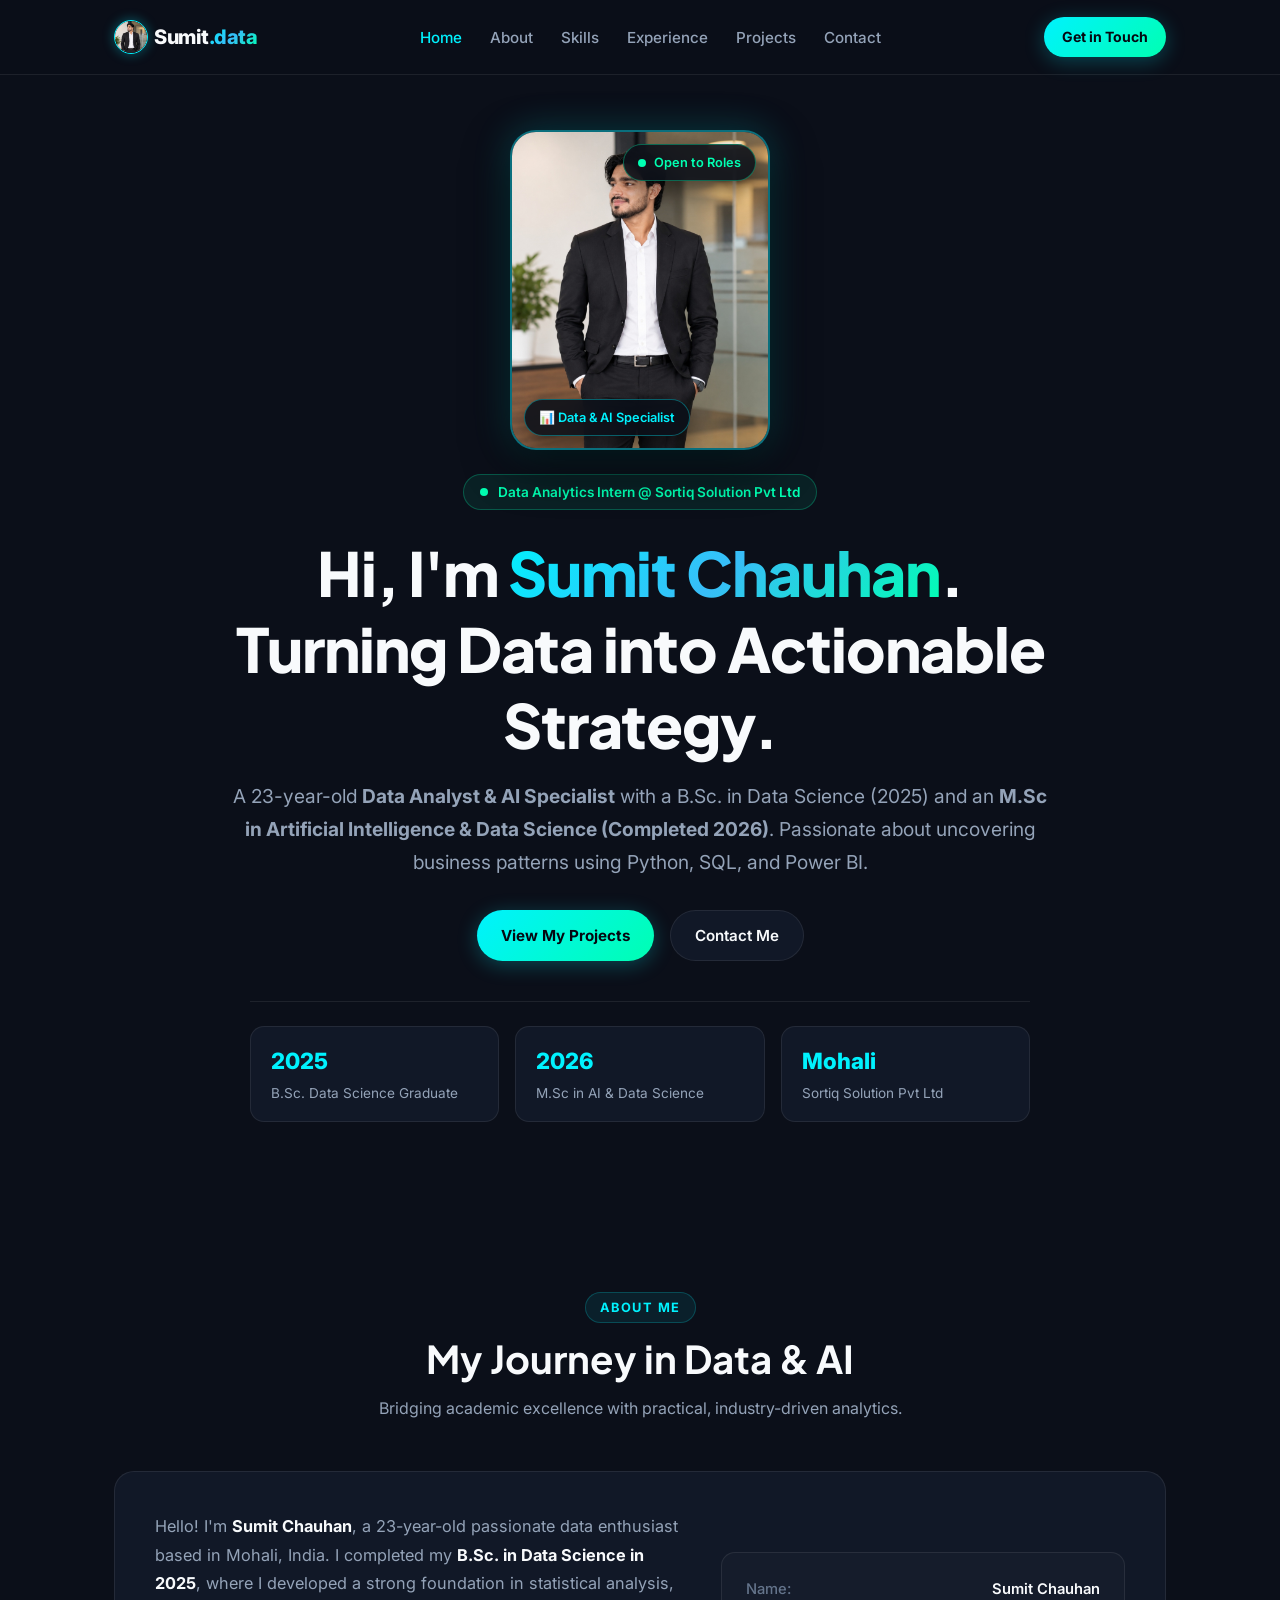
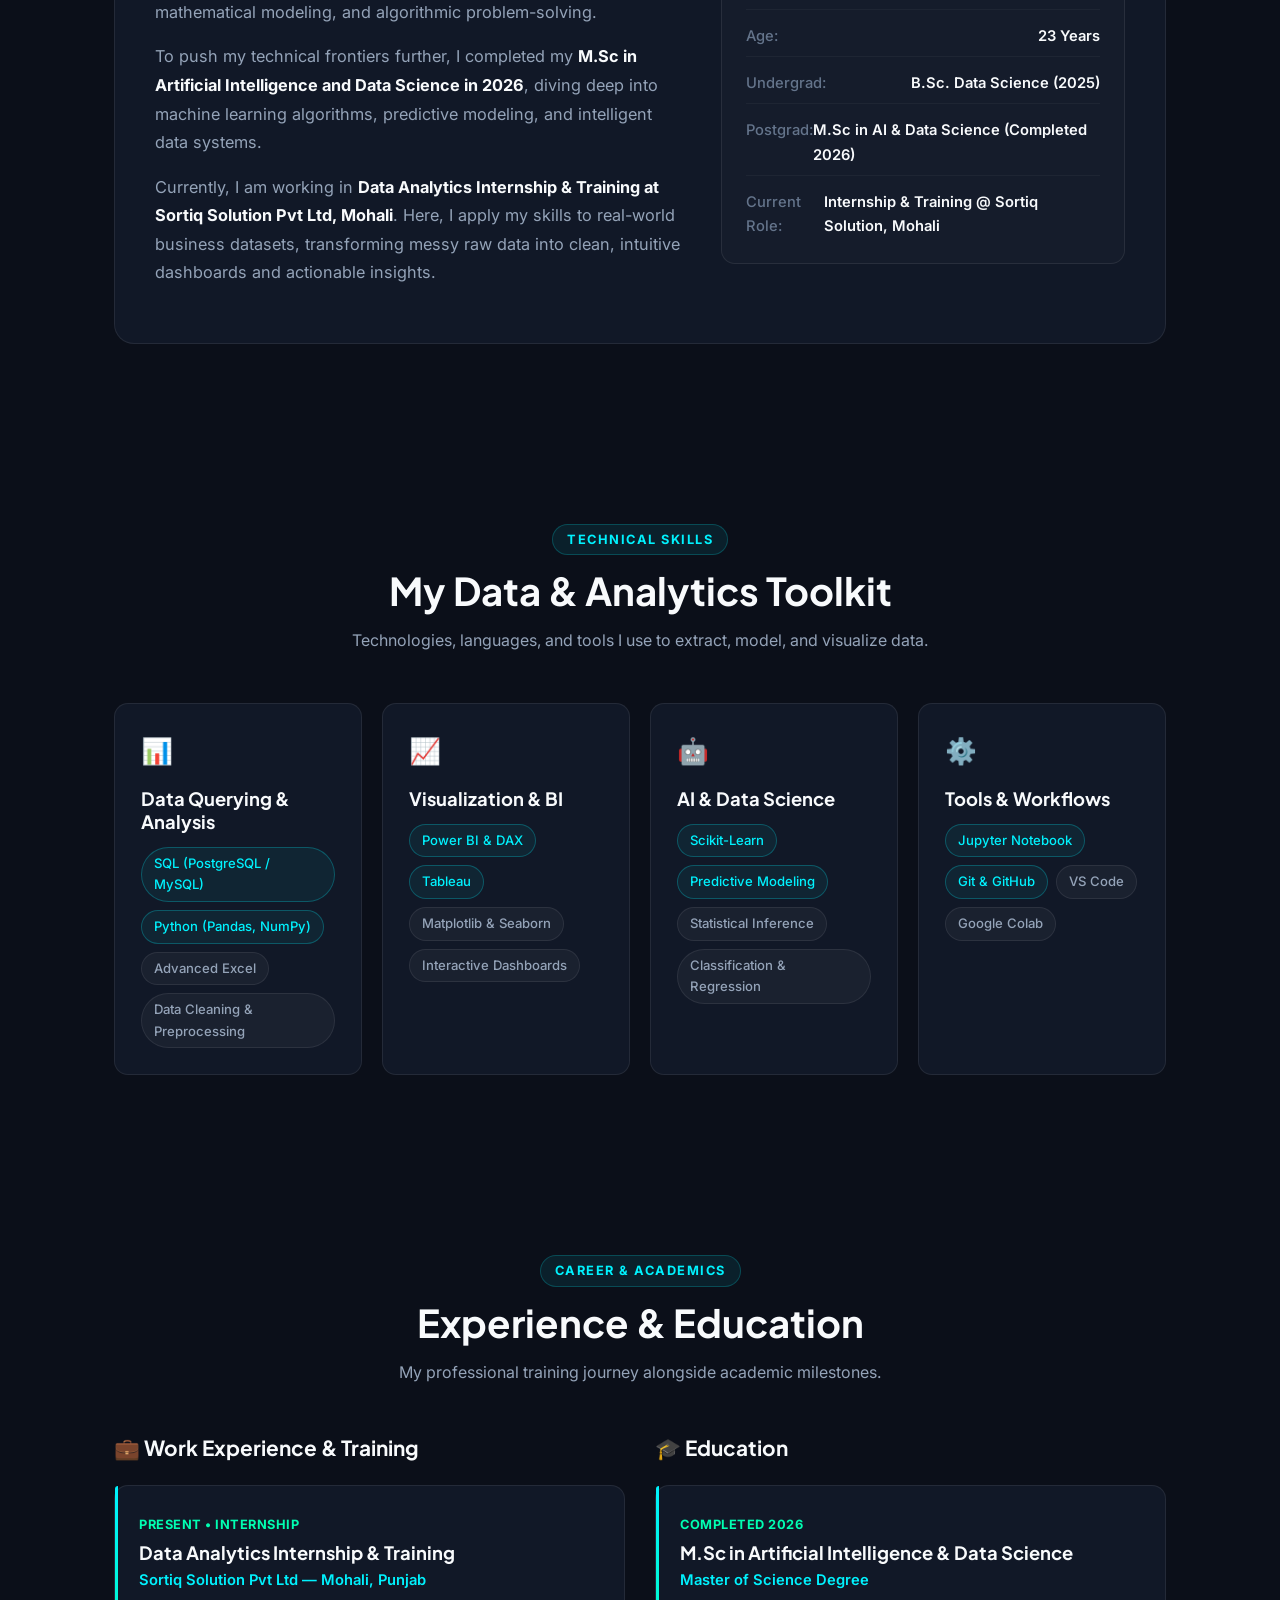
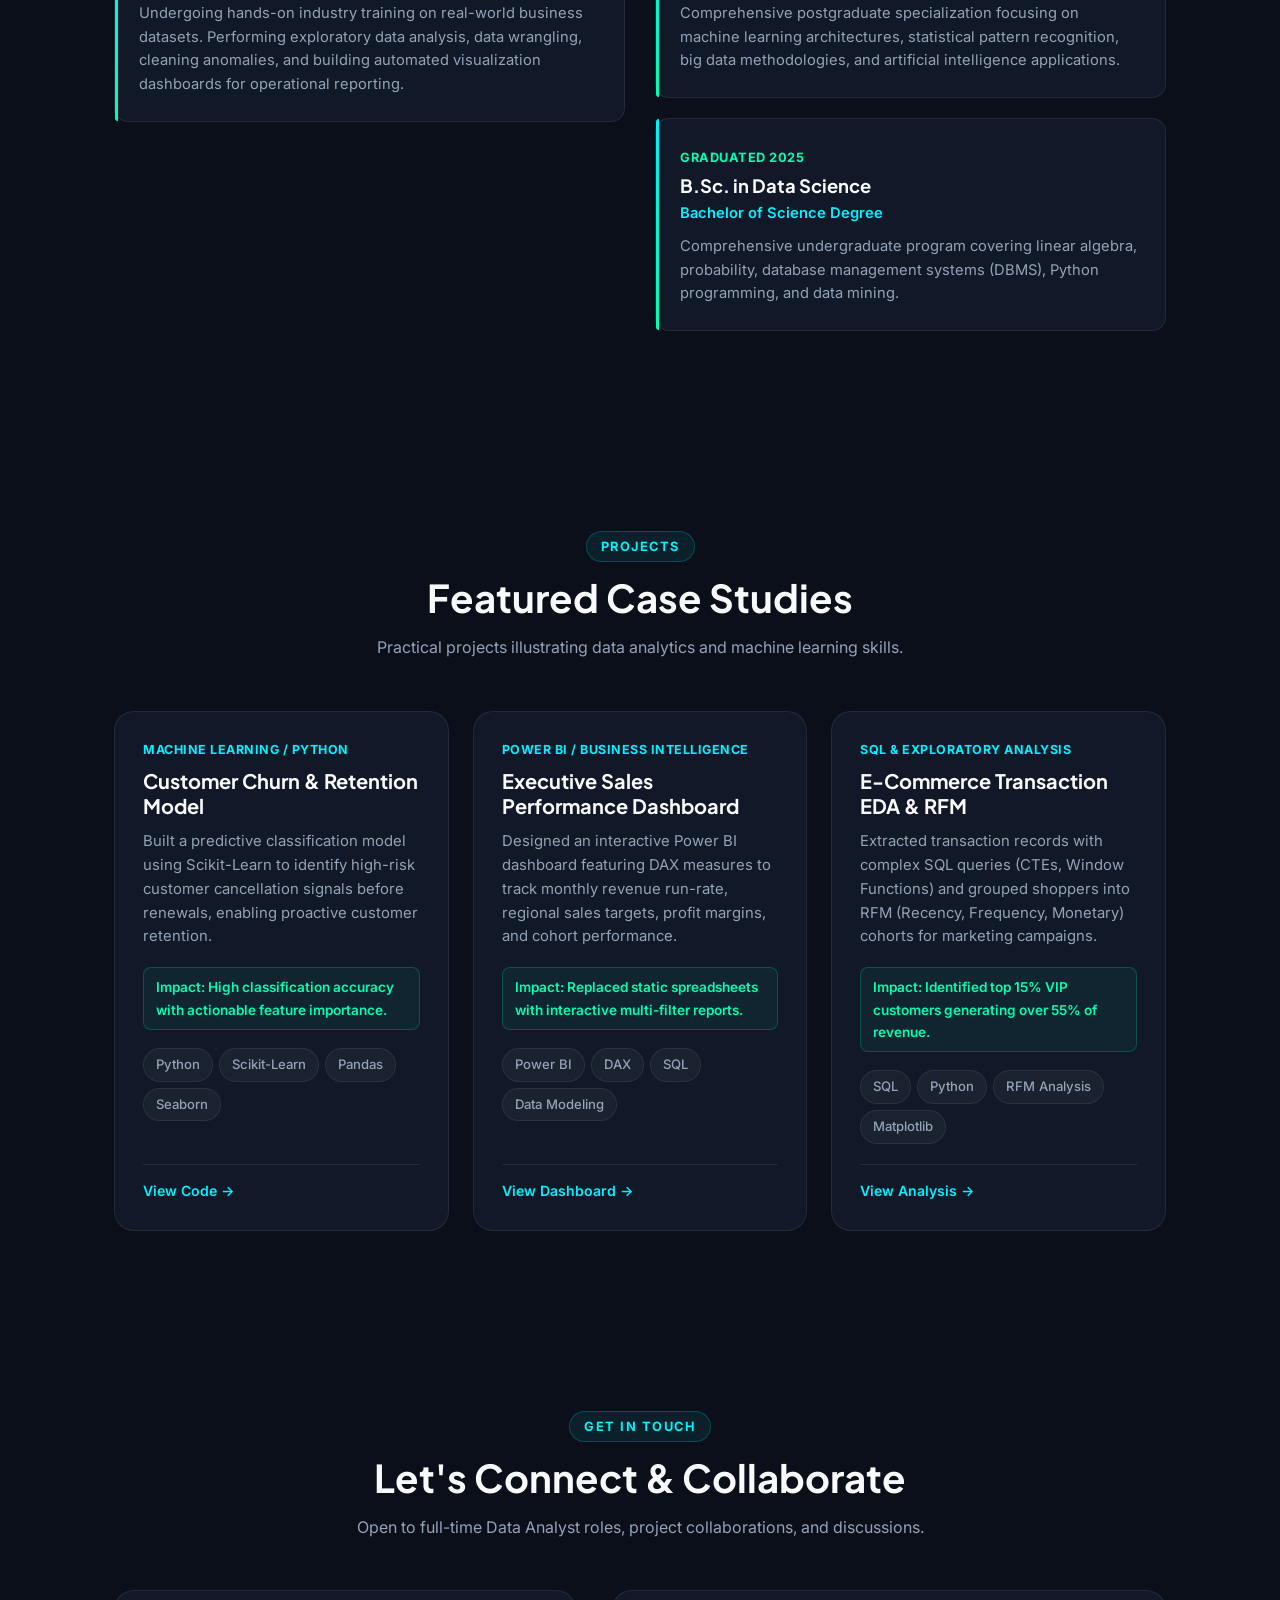
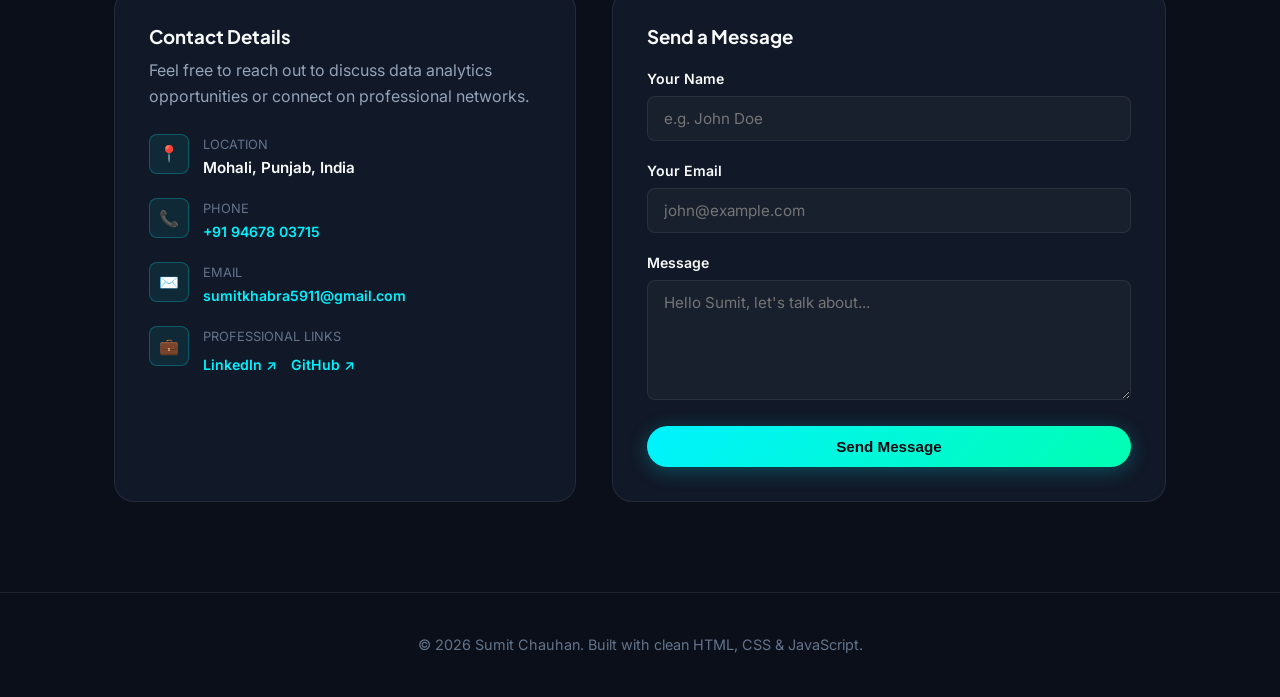
==== index.html @ 2a348c14 "Add files via upload" ====
<!DOCTYPE html>
<html lang="en">

<head>
  <meta charset="UTF-8">
  <meta name="viewport" content="width=device-width, initial-scale=1.0">
  <meta name="description"
    content="Sumit Chauhan - Data Analyst & AI / Data Science Specialist. Portfolio showcasing data analytics, predictive modeling, and business intelligence.">
  <meta name="author" content="Sumit Chauhan">
  <title>Sumit Chauhan | Data Analyst & AI Specialist</title>

  <!-- Google Fonts: Plus Jakarta Sans & Inter -->
  <link rel="preconnect" href="https://fonts.googleapis.com">
  <link rel="preconnect" href="https://fonts.gstatic.com" crossorigin>
  <link
    href="https://fonts.googleapis.com/css2?family=Inter:wght@400;500;600&family=Plus+Jakarta+Sans:wght@600;700;800&display=swap"
    rel="stylesheet">

  <!-- Core Stylesheet -->
  <link rel="stylesheet" href="style.css">
</head>

<body>

  <!-- =========================================================================
       NAVIGATION BAR
       ========================================================================= -->
  <header class="navbar">
    <div class="container nav-wrap">
      <a href="#home" class="logo">
        <img src="profile.jpg" alt="Sumit Chauhan" class="nav-avatar">
        <span>Sumit<span class="text-gradient">.data</span></span>
      </a>

      <nav>
        <ul class="nav-links" id="nav-links">
          <li><a href="#home" class="nav-link active">Home</a></li>
          <li><a href="#about" class="nav-link">About</a></li>
          <li><a href="#skills" class="nav-link">Skills</a></li>
          <li><a href="#experience" class="nav-link">Experience</a></li>
          <li><a href="#projects" class="nav-link">Projects</a></li>
          <li><a href="#contact" class="nav-link">Contact</a></li>
        </ul>
      </nav>

      <div class="nav-btn-group">
        <!-- EDIT HERE: Link to your resume or contact -->
        <a href="#contact" class="btn btn-primary btn-sm">Get in Touch</a>
        <button class="nav-toggle" id="nav-toggle" aria-label="Toggle navigation">☰</button>
      </div>
    </div>
  </header>

  <!-- =========================================================================
       HERO SECTION
       ========================================================================= -->
  <section class="hero" id="home">
    <div class="container hero-centered">
      <!-- Profile Picture in Upper Side -->
      <div class="hero-image-wrap">
        <div class="hero-image-card">
          <div class="hero-image-glow"></div>
          <img src="profile.jpg" alt="Sumit Chauhan - Data Analyst in suit" class="hero-profile-img">
          <div class="hero-floating-badge badge-top">
            <span class="pulse-dot"></span>
            <span>Open to Roles</span>
          </div>
          <div class="hero-floating-badge badge-bottom">
            <span>📊 Data & AI Specialist</span>
          </div>
        </div>
      </div>

      <div class="hero-content">
        <div class="hero-status">
          <span class="pulse-dot"></span>
          <span>Data Analytics Intern @ Sortiq Solution Pvt Ltd</span>
        </div>

        <h1 class="hero-title">
          Hi, I'm <span class="text-gradient">Sumit Chauhan</span>.<br>
          Turning Data into Actionable Strategy.
        </h1>

        <p class="hero-subtitle">
          A 23-year-old <strong>Data Analyst & AI Specialist</strong> with a B.Sc. in Data Science (2025) and an
          <strong>M.Sc in Artificial Intelligence & Data Science (Completed 2026)</strong>. Passionate about uncovering
          business patterns using Python, SQL, and Power BI.
        </p>

        <div class="hero-actions">
          <a href="#projects" class="btn btn-primary">View My Projects</a>
          <a href="#contact" class="btn btn-secondary">Contact Me</a>
        </div>

        <!-- Quick Snapshot Highlights -->
        <div class="hero-highlights">
          <div class="highlight-box">
            <div class="highlight-num">2025</div>
            <div class="highlight-label">B.Sc. Data Science Graduate</div>
          </div>
          <div class="highlight-box">
            <div class="highlight-num">2026</div>
            <div class="highlight-label">M.Sc in AI & Data Science</div>
          </div>
          <div class="highlight-box">
            <div class="highlight-num">Mohali</div>
            <div class="highlight-label">Sortiq Solution Pvt Ltd</div>
          </div>
        </div>
      </div>
    </div>
  </section>

  <!-- =========================================================================
       ABOUT SECTION
       ========================================================================= -->
  <section id="about">
    <div class="container">
      <div class="section-header">
        <span class="section-tag">About Me</span>
        <h2 class="section-title">My Journey in Data & AI</h2>
        <p class="section-desc">Bridging academic excellence with practical, industry-driven analytics.</p>
      </div>

      <div class="about-card">
        <div class="about-text">
          <p>
            Hello! I'm <strong>Sumit Chauhan</strong>, a 23-year-old passionate data enthusiast based in Mohali, India.
            I completed my <strong>B.Sc. in Data Science in 2025</strong>, where I developed a strong foundation in
            statistical analysis, mathematical modeling, and algorithmic problem-solving.
          </p>
          <p>
            To push my technical frontiers further, I completed my <strong>M.Sc in Artificial Intelligence and Data
              Science in 2026</strong>, diving deep into machine learning algorithms, predictive modeling, and
            intelligent data systems.
          </p>
          <p>
            Currently, I am working in <strong>Data Analytics Internship & Training at Sortiq Solution Pvt Ltd,
              Mohali</strong>. Here, I apply my skills to real-world business datasets, transforming messy raw data into
            clean, intuitive dashboards and actionable insights.
          </p>
        </div>

        <div class="about-info-list">
          <div class="about-info-item">
            <span class="info-label">Name:</span>
            <span class="info-val">Sumit Chauhan</span>
          </div>
          <div class="about-info-item">
            <span class="info-label">Age:</span>
            <span class="info-val">23 Years</span>
          </div>
          <div class="about-info-item">
            <span class="info-label">Undergrad:</span>
            <span class="info-val">B.Sc. Data Science (2025)</span>
          </div>
          <div class="about-info-item">
            <span class="info-label">Postgrad:</span>
            <span class="info-val">M.Sc in AI & Data Science (Completed 2026)</span>
          </div>
          <div class="about-info-item">
            <span class="info-label">Current Role:</span>
            <span class="info-val">Internship & Training @ Sortiq Solution, Mohali</span>
          </div>
        </div>
      </div>
    </div>
  </section>

  <!-- =========================================================================
       SKILLS SECTION
       ========================================================================= -->
  <section id="skills">
    <div class="container">
      <div class="section-header">
        <span class="section-tag">Technical Skills</span>
        <h2 class="section-title">My Data & Analytics Toolkit</h2>
        <p class="section-desc">Technologies, languages, and tools I use to extract, model, and visualize data.</p>
      </div>

      <div class="skills-grid">
        <!-- Card 1: Data Analytics & Querying -->
        <div class="skill-card">
          <span class="skill-card-icon">📊</span>
          <h3>Data Querying & Analysis</h3>
          <div class="skill-tags">
            <span class="skill-tag highlight">SQL (PostgreSQL / MySQL)</span>
            <span class="skill-tag highlight">Python (Pandas, NumPy)</span>
            <span class="skill-tag">Advanced Excel</span>
            <span class="skill-tag">Data Cleaning & Preprocessing</span>
          </div>
        </div>

        <!-- Card 2: Business Intelligence & Visualization -->
        <div class="skill-card">
          <span class="skill-card-icon">📈</span>
          <h3>Visualization & BI</h3>
          <div class="skill-tags">
            <span class="skill-tag highlight">Power BI & DAX</span>
            <span class="skill-tag highlight">Tableau</span>
            <span class="skill-tag">Matplotlib & Seaborn</span>
            <span class="skill-tag">Interactive Dashboards</span>
          </div>
        </div>

        <!-- Card 3: AI & Machine Learning -->
        <div class="skill-card">
          <span class="skill-card-icon">🤖</span>
          <h3>AI & Data Science</h3>
          <div class="skill-tags">
            <span class="skill-tag highlight">Scikit-Learn</span>
            <span class="skill-tag highlight">Predictive Modeling</span>
            <span class="skill-tag">Statistical Inference</span>
            <span class="skill-tag">Classification & Regression</span>
          </div>
        </div>

        <!-- Card 4: Tools & Environments -->
        <div class="skill-card">
          <span class="skill-card-icon">⚙️</span>
          <h3>Tools & Workflows</h3>
          <div class="skill-tags">
            <span class="skill-tag highlight">Jupyter Notebook</span>
            <span class="skill-tag highlight">Git & GitHub</span>
            <span class="skill-tag">VS Code</span>
            <span class="skill-tag">Google Colab</span>
          </div>
        </div>
      </div>
    </div>
  </section>

  <!-- =========================================================================
       EXPERIENCE & EDUCATION TIMELINE
       ========================================================================= -->
  <section id="experience">
    <div class="container">
      <div class="section-header">
        <span class="section-tag">Career & Academics</span>
        <h2 class="section-title">Experience & Education</h2>
        <p class="section-desc">My professional training journey alongside academic milestones.</p>
      </div>

      <div class="timeline-grid">
        <!-- Experience Column -->
        <div class="timeline-column">
          <h3>💼 Work Experience & Training</h3>

          <div class="timeline-card">
            <span class="timeline-badge">Present • Internship</span>
            <h4 class="timeline-title">Data Analytics Internship & Training</h4>
            <div class="timeline-org">Sortiq Solution Pvt Ltd — Mohali, Punjab</div>
            <p class="timeline-desc">
              Undergoing hands-on industry training on real-world business datasets. Performing exploratory data
              analysis, data wrangling, cleaning anomalies, and building automated visualization dashboards for
              operational reporting.
            </p>
          </div>
        </div>

        <!-- Education Column -->
        <div class="timeline-column">
          <h3>🎓 Education</h3>

          <div class="timeline-card">
            <span class="timeline-badge">Completed 2026</span>
            <h4 class="timeline-title">M.Sc in Artificial Intelligence & Data Science</h4>
            <div class="timeline-org">Master of Science Degree</div>
            <p class="timeline-desc">
              Comprehensive postgraduate specialization focusing on machine learning architectures, statistical pattern
              recognition, big data methodologies, and artificial intelligence applications.
            </p>
          </div>

          <div class="timeline-card">
            <span class="timeline-badge">Graduated 2025</span>
            <h4 class="timeline-title">B.Sc. in Data Science</h4>
            <div class="timeline-org">Bachelor of Science Degree</div>
            <p class="timeline-desc">
              Comprehensive undergraduate program covering linear algebra, probability, database management systems
              (DBMS), Python programming, and data mining.
            </p>
          </div>
        </div>
      </div>
    </div>
  </section>

  <!-- =========================================================================
       PROJECTS SECTION
       ========================================================================= -->
  <section id="projects">
    <div class="container">
      <div class="section-header">
        <span class="section-tag">Projects</span>
        <h2 class="section-title">Featured Case Studies</h2>
        <p class="section-desc">Practical projects illustrating data analytics and machine learning skills.</p>
      </div>

      <div class="projects-grid">
        <!-- Project 1 -->
        <div class="project-card">
          <div>
            <div class="project-cat">Machine Learning / Python</div>
            <h3 class="project-title">Customer Churn & Retention Model</h3>
            <p class="project-desc">
              Built a predictive classification model using Scikit-Learn to identify high-risk customer cancellation
              signals before renewals, enabling proactive customer retention.
            </p>
            <div class="project-outcome">Impact: High classification accuracy with actionable feature importance.</div>
            <div class="project-tech-list">
              <span class="skill-tag">Python</span>
              <span class="skill-tag">Scikit-Learn</span>
              <span class="skill-tag">Pandas</span>
              <span class="skill-tag">Seaborn</span>
            </div>
          </div>
          <div class="project-links">
            <!-- EDIT HERE: Link to your GitHub repository -->
            <a href="https://github.com" target="_blank" rel="noopener" class="project-link">View Code →</a>
          </div>
        </div>

        <!-- Project 2 -->
        <div class="project-card">
          <div>
            <div class="project-cat">Power BI / Business Intelligence</div>
            <h3 class="project-title">Executive Sales Performance Dashboard</h3>
            <p class="project-desc">
              Designed an interactive Power BI dashboard featuring DAX measures to track monthly revenue run-rate,
              regional sales targets, profit margins, and cohort performance.
            </p>
            <div class="project-outcome">Impact: Replaced static spreadsheets with interactive multi-filter reports.
            </div>
            <div class="project-tech-list">
              <span class="skill-tag">Power BI</span>
              <span class="skill-tag">DAX</span>
              <span class="skill-tag">SQL</span>
              <span class="skill-tag">Data Modeling</span>
            </div>
          </div>
          <div class="project-links">
            <!-- EDIT HERE: Link to your dashboard live demo or screenshot -->
            <a href="https://github.com" target="_blank" rel="noopener" class="project-link">View Dashboard →</a>
          </div>
        </div>

        <!-- Project 3 -->
        <div class="project-card">
          <div>
            <div class="project-cat">SQL & Exploratory Analysis</div>
            <h3 class="project-title">E-Commerce Transaction EDA & RFM</h3>
            <p class="project-desc">
              Extracted transaction records with complex SQL queries (CTEs, Window Functions) and grouped shoppers into
              RFM (Recency, Frequency, Monetary) cohorts for marketing campaigns.
            </p>
            <div class="project-outcome">Impact: Identified top 15% VIP customers generating over 55% of revenue.</div>
            <div class="project-tech-list">
              <span class="skill-tag">SQL</span>
              <span class="skill-tag">Python</span>
              <span class="skill-tag">RFM Analysis</span>
              <span class="skill-tag">Matplotlib</span>
            </div>
          </div>
          <div class="project-links">
            <!-- EDIT HERE: Link to your project -->
            <a href="https://github.com" target="_blank" rel="noopener" class="project-link">View Analysis →</a>
          </div>
        </div>
      </div>
    </div>
  </section>

  <!-- =========================================================================
       CONTACT SECTION
       ========================================================================= -->
  <section id="contact">
    <div class="container">
      <div class="section-header">
        <span class="section-tag">Get In Touch</span>
        <h2 class="section-title">Let's Connect & Collaborate</h2>
        <p class="section-desc">Open to full-time Data Analyst roles, project collaborations, and discussions.</p>
      </div>

      <div class="contact-grid">
        <!-- Contact Information -->
        <div class="contact-card">
          <h3>Contact Details</h3>
          <p style="color: var(--text-muted); margin-top: 8px;">
            Feel free to reach out to discuss data analytics opportunities or connect on professional networks.
          </p>

          <div class="contact-info-list">
            <div class="contact-info-item">
              <div class="contact-icon">📍</div>
              <div>
                <div class="contact-label">Location</div>
                <div class="contact-val">Mohali, Punjab, India</div>
              </div>
            </div>

            <div class="contact-info-item">
              <div class="contact-icon">📞</div>
              <div>
                <div class="contact-label">Phone</div>
                <div class="contact-val">
                  <a href="tel:+919467803715" class="project-link">+91 94678 03715</a>
                </div>
              </div>
            </div>

            <div class="contact-info-item">
              <div class="contact-icon">✉️</div>
              <div>
                <div class="contact-label">Email</div>
                <div class="contact-val">
                  <a href="mailto:sumitkhabra5911@gmail.com" class="project-link">sumitkhabra5911@gmail.com</a>
                </div>
              </div>
            </div>

            <div class="contact-info-item">
              <div class="contact-icon">💼</div>
              <div>
                <div class="contact-label">Professional Links</div>
                <div style="margin-top: 6px; display: flex; gap: 14px;">
                  <!-- EDIT HERE: Add your LinkedIn profile URL -->
                  <a href="https://linkedin.com" target="_blank" rel="noopener" class="project-link">LinkedIn ↗</a>
                  <!-- EDIT HERE: Add your GitHub profile URL -->
                  <a href="https://github.com" target="_blank" rel="noopener" class="project-link">GitHub ↗</a>
                </div>
              </div>
            </div>
          </div>
        </div>

        <!-- Contact Message Form -->
        <div class="contact-card">
          <h3>Send a Message</h3>
          <form id="contact-form" style="margin-top: 18px;">
            <div class="form-group">
              <label for="name" class="form-label">Your Name</label>
              <input type="text" id="name" class="form-input" placeholder="e.g. John Doe" required>
            </div>

            <div class="form-group">
              <label for="email" class="form-label">Your Email</label>
              <input type="email" id="email" class="form-input" placeholder="john@example.com" required>
            </div>

            <div class="form-group">
              <label for="message" class="form-label">Message</label>
              <textarea id="message" class="form-textarea" placeholder="Hello Sumit, let's talk about..."
                required></textarea>
            </div>

            <button type="submit" class="btn btn-primary" style="width: 100%;">Send Message</button>
            <div id="form-status" style="display: none;"></div>
          </form>
        </div>
      </div>
    </div>
  </section>

  <!-- =========================================================================
       FOOTER
       ========================================================================= -->
  <footer class="footer">
    <div class="container">
      <p>&copy; 2026 Sumit Chauhan. Built with clean HTML, CSS & JavaScript.</p>
    </div>
  </footer>

  <!-- Scripts -->
  <script src="script.js"></script>
</body>

</html>
---- style.css ----
/* ==========================================================================
   SUMIT CHAUHAN - PERSONAL PORTFOLIO STYLESHEET
   Clean, Modern, Lightweight Dark-Mode Design
   ========================================================================== */

/* --- CSS Variables & Theme Tokens --- */
:root {
  --bg-main: #0b0f19;
  --bg-card: #111827;
  --bg-card-hover: #162032;
  --bg-card-subtle: rgba(255, 255, 255, 0.03);

  --border-color: rgba(255, 255, 255, 0.08);
  --border-focus: rgba(0, 242, 254, 0.4);

  --text-main: #f8fafc;
  --text-muted: #94a3b8;
  --text-dim: #64748b;

  --accent-cyan: #00f2fe;
  --accent-teal: #00ffb2;
  --accent-blue: #38bdf8;

  --gradient-accent: linear-gradient(135deg, #00f2fe 0%, #00ffb2 100%);
  --gradient-text: linear-gradient(135deg, #00f2fe 0%, #38bdf8 50%, #00ffb2 100%);

  --font-heading: 'Plus Jakarta Sans', -apple-system, BlinkMacSystemFont, sans-serif;
  --font-body: 'Inter', -apple-system, BlinkMacSystemFont, sans-serif;

  --radius-sm: 8px;
  --radius-md: 14px;
  --radius-lg: 20px;
  --radius-full: 9999px;

  --transition: 0.25s ease;
  --max-width: 1100px;
}

/* --- Base Resets --- */
*,
*::before,
*::after {
  box-sizing: border-box;
  margin: 0;
  padding: 0;
}

html {
  scroll-behavior: smooth;
  font-size: 16px;
  color-scheme: dark;
}

body {
  font-family: var(--font-body);
  background-color: var(--bg-main);
  color: var(--text-main);
  line-height: 1.65;
  overflow-x: hidden;
}

/* --- Custom Scrollbar --- */
::-webkit-scrollbar {
  width: 8px;
}

::-webkit-scrollbar-track {
  background: var(--bg-main);
}

::-webkit-scrollbar-thumb {
  background: #1e293b;
  border-radius: var(--radius-full);
}

::-webkit-scrollbar-thumb:hover {
  background: var(--accent-cyan);
}

/* --- Layout Container --- */
.container {
  width: 100%;
  max-width: var(--max-width);
  margin: 0 auto;
  padding: 0 24px;
}

/* --- Typography & Helpers --- */
h1,
h2,
h3,
h4 {
  font-family: var(--font-heading);
  color: var(--text-main);
  font-weight: 700;
  line-height: 1.25;
}

a {
  color: inherit;
  text-decoration: none;
  transition: var(--transition);
}

.text-gradient {
  background: var(--gradient-text);
  -webkit-background-clip: text;
  -webkit-text-fill-color: transparent;
}

/* --- Buttons --- */
.btn {
  display: inline-flex;
  align-items: center;
  justify-content: center;
  gap: 8px;
  padding: 12px 24px;
  border-radius: var(--radius-full);
  font-weight: 600;
  font-size: 0.95rem;
  cursor: pointer;
  border: none;
  transition: var(--transition);
}

.btn-primary {
  background: var(--gradient-accent);
  color: #050811;
  font-weight: 700;
  box-shadow: 0 4px 20px rgba(0, 242, 254, 0.25);
}

.btn-primary:hover {
  transform: translateY(-2px);
  box-shadow: 0 6px 25px rgba(0, 242, 254, 0.45);
}

.btn-secondary {
  background: var(--bg-card);
  color: var(--text-main);
  border: 1px solid var(--border-color);
}

.btn-secondary:hover {
  border-color: var(--accent-cyan);
  color: var(--accent-cyan);
  transform: translateY(-2px);
}

.btn-sm {
  padding: 8px 18px;
  font-size: 0.88rem;
}

/* --- Navigation Bar --- */
.navbar {
  position: fixed;
  top: 0;
  left: 0;
  width: 100%;
  height: 75px;
  background: rgba(11, 15, 25, 0.85);
  backdrop-filter: blur(14px);
  border-bottom: 1px solid var(--border-color);
  z-index: 1000;
  display: flex;
  align-items: center;
}

.nav-wrap {
  display: flex;
  align-items: center;
  justify-content: space-between;
  width: 100%;
}

.logo {
  font-size: 1.25rem;
  font-weight: 800;
  letter-spacing: -0.5px;
  display: flex;
  align-items: center;
  gap: 6px;
}

.logo-dot {
  width: 8px;
  height: 8px;
  background: var(--accent-teal);
  border-radius: 50%;
  box-shadow: 0 0 10px var(--accent-teal);
}

.nav-avatar {
  width: 34px;
  height: 34px;
  border-radius: 50%;
  object-fit: cover;
  object-position: top center;
  border: 1.5px solid var(--accent-cyan);
  box-shadow: 0 0 12px rgba(0, 242, 254, 0.35);
}

.nav-links {
  display: flex;
  align-items: center;
  list-style: none;
  gap: 28px;
}

.nav-link {
  font-size: 0.95rem;
  font-weight: 500;
  color: var(--text-muted);
}

.nav-link:hover,
.nav-link.active {
  color: var(--accent-cyan);
}

.nav-btn-group {
  display: flex;
  align-items: center;
  gap: 14px;
}

.nav-toggle {
  display: none;
  background: none;
  border: none;
  color: var(--text-main);
  font-size: 1.5rem;
  cursor: pointer;
}

/* --- Section Structure --- */
section {
  padding: 90px 0;
}

.section-header {
  text-align: center;
  max-width: 650px;
  margin: 0 auto 50px auto;
}

.section-tag {
  display: inline-block;
  font-size: 0.8rem;
  font-weight: 700;
  text-transform: uppercase;
  letter-spacing: 1.5px;
  color: var(--accent-cyan);
  background: rgba(0, 242, 254, 0.08);
  border: 1px solid rgba(0, 242, 254, 0.2);
  padding: 4px 14px;
  border-radius: var(--radius-full);
  margin-bottom: 12px;
}

.section-title {
  font-size: clamp(1.8rem, 3.5vw, 2.4rem);
  margin-bottom: 12px;
}

.section-desc {
  color: var(--text-muted);
  font-size: 1rem;
}

/* --- Hero Section --- */
.hero {
  padding-top: 130px;
  padding-bottom: 80px;
  min-height: 90vh;
  display: flex;
  align-items: center;
}

.hero-centered {
  display: flex;
  flex-direction: column;
  align-items: center;
  text-align: center;
  width: 100%;
}

.hero-content {
  max-width: 820px;
  margin: 0 auto;
  text-align: center;
}

/* Hero Profile Image Showcase (Upper Side) */
.hero-image-wrap {
  position: relative;
  display: flex;
  justify-content: center;
  align-items: center;
  margin-bottom: 24px;
}

.hero-image-card {
  position: relative;
  width: 260px;
  height: 320px;
  max-width: 100%;
  border-radius: 26px;
  border: 2px solid rgba(0, 242, 254, 0.4);
  background: var(--bg-card);
  box-shadow: 0 15px 45px rgba(0, 0, 0, 0.7), 0 0 35px rgba(0, 242, 254, 0.25);
  overflow: hidden;
  transition: var(--transition);
}

.hero-image-card:hover {
  transform: translateY(-6px) scale(1.02);
  border-color: var(--accent-teal);
  box-shadow: 0 20px 55px rgba(0, 0, 0, 0.8), 0 0 45px rgba(0, 255, 178, 0.35);
}

.hero-image-glow {
  position: absolute;
  inset: -15px;
  background: radial-gradient(circle, rgba(0, 242, 254, 0.25) 0%, rgba(0, 255, 178, 0.15) 50%, transparent 70%);
  filter: blur(20px);
  z-index: 0;
  pointer-events: none;
}

.hero-profile-img {
  position: relative;
  z-index: 1;
  width: 100%;
  height: 100%;
  object-fit: cover;
  object-position: top center;
  display: block;
  transition: transform 0.4s ease;
}

.hero-image-card:hover .hero-profile-img {
  transform: scale(1.04);
}

.hero-floating-badge {
  position: absolute;
  z-index: 2;
  background: rgba(11, 15, 25, 0.88);
  backdrop-filter: blur(12px);
  padding: 7px 14px;
  border-radius: var(--radius-full);
  font-size: 0.8rem;
  font-weight: 600;
  display: inline-flex;
  align-items: center;
  gap: 8px;
  box-shadow: 0 10px 25px rgba(0, 0, 0, 0.5);
  border: 1px solid rgba(255, 255, 255, 0.12);
}

.hero-floating-badge.badge-top {
  top: 12px;
  right: 12px;
  color: var(--accent-teal);
  border-color: rgba(0, 255, 178, 0.35);
}

.hero-floating-badge.badge-bottom {
  bottom: 12px;
  left: 12px;
  color: var(--accent-cyan);
  border-color: rgba(0, 242, 254, 0.35);
}

.hero-status {
  display: inline-flex;
  align-items: center;
  gap: 10px;
  padding: 6px 16px;
  background: rgba(0, 255, 178, 0.08);
  border: 1px solid rgba(0, 255, 178, 0.25);
  border-radius: var(--radius-full);
  font-size: 0.85rem;
  color: var(--accent-teal);
  font-weight: 600;
  margin-bottom: 24px;
}

.pulse-dot {
  width: 8px;
  height: 8px;
  background: var(--accent-teal);
  border-radius: 50%;
  animation: pulse 2s infinite ease-in-out;
}

@keyframes pulse {

  0%,
  100% {
    opacity: 0.4;
    transform: scale(0.9);
  }

  50% {
    opacity: 1;
    transform: scale(1.3);
  }
}

.hero-title {
  font-size: clamp(2.4rem, 5.5vw, 3.8rem);
  font-weight: 800;
  letter-spacing: -1px;
  margin-bottom: 18px;
}

.hero-subtitle {
  font-size: clamp(1.05rem, 2vw, 1.2rem);
  color: var(--text-muted);
  line-height: 1.7;
  margin-bottom: 32px;
}

.hero-actions {
  display: flex;
  flex-wrap: wrap;
  justify-content: center;
  gap: 16px;
  margin-bottom: 40px;
}

/* Hero Highlights Row */
.hero-highlights {
  display: grid;
  grid-template-columns: repeat(auto-fit, minmax(200px, 1fr));
  gap: 16px;
  padding-top: 24px;
  border-top: 1px solid var(--border-color);
  max-width: 780px;
  margin: 0 auto;
  text-align: left;
}

.highlight-box {
  background: var(--bg-card);
  border: 1px solid var(--border-color);
  padding: 16px 20px;
  border-radius: var(--radius-md);
  transition: var(--transition);
}

.highlight-box:hover {
  border-color: var(--border-focus);
  transform: translateY(-3px);
}

.highlight-num {
  font-size: 1.4rem;
  font-weight: 800;
  color: var(--accent-cyan);
  margin-bottom: 2px;
}

.highlight-label {
  font-size: 0.85rem;
  color: var(--text-muted);
}

/* --- About Section --- */
.about-card {
  background: var(--bg-card);
  border: 1px solid var(--border-color);
  border-radius: var(--radius-lg);
  padding: 40px;
  display: grid;
  grid-template-columns: 1.3fr 1fr;
  gap: 40px;
  align-items: center;
}

.about-text p {
  color: var(--text-muted);
  margin-bottom: 16px;
  font-size: 1.02rem;
  line-height: 1.75;
}

.about-text p strong {
  color: var(--text-main);
}

.about-info-list {
  display: flex;
  flex-direction: column;
  gap: 14px;
  background: rgba(255, 255, 255, 0.02);
  border: 1px solid var(--border-color);
  padding: 24px;
  border-radius: var(--radius-md);
}

.about-info-item {
  display: flex;
  justify-content: space-between;
  font-size: 0.92rem;
  border-bottom: 1px solid rgba(255, 255, 255, 0.04);
  padding-bottom: 8px;
}

.about-info-item:last-child {
  border-bottom: none;
  padding-bottom: 0;
}

.info-label {
  color: var(--text-dim);
  font-weight: 500;
}

.info-val {
  color: var(--text-main);
  font-weight: 600;
}

/* --- Skills Matrix --- */
.skills-grid {
  display: grid;
  grid-template-columns: repeat(auto-fit, minmax(240px, 1fr));
  gap: 20px;
}

.skill-card {
  background: var(--bg-card);
  border: 1px solid var(--border-color);
  border-radius: var(--radius-md);
  padding: 26px;
  transition: var(--transition);
}

.skill-card:hover {
  transform: translateY(-4px);
  border-color: var(--border-focus);
  background: var(--bg-card-hover);
}

.skill-card-icon {
  font-size: 1.6rem;
  margin-bottom: 14px;
  display: inline-block;
}

.skill-card h3 {
  font-size: 1.15rem;
  margin-bottom: 14px;
}

.skill-tags {
  display: flex;
  flex-wrap: wrap;
  gap: 8px;
}

.skill-tag {
  background: rgba(255, 255, 255, 0.04);
  border: 1px solid var(--border-color);
  padding: 5px 12px;
  border-radius: var(--radius-full);
  font-size: 0.82rem;
  color: var(--text-muted);
  font-weight: 500;
}

.skill-tag.highlight {
  color: var(--accent-cyan);
  background: rgba(0, 242, 254, 0.06);
  border-color: rgba(0, 242, 254, 0.25);
}

/* --- Experience & Education --- */
.timeline-grid {
  display: grid;
  grid-template-columns: 1fr 1fr;
  gap: 30px;
}

.timeline-column h3 {
  font-size: 1.3rem;
  margin-bottom: 24px;
  display: flex;
  align-items: center;
  gap: 10px;
}

.timeline-card {
  background: var(--bg-card);
  border: 1px solid var(--border-color);
  border-radius: var(--radius-md);
  padding: 24px;
  margin-bottom: 20px;
  position: relative;
  transition: var(--transition);
}

.timeline-card:hover {
  border-color: var(--border-focus);
  transform: translateX(4px);
}

.timeline-card::before {
  content: '';
  position: absolute;
  top: 0;
  left: 0;
  width: 3px;
  height: 100%;
  background: var(--gradient-accent);
  border-top-left-radius: var(--radius-md);
  border-bottom-left-radius: var(--radius-md);
}

.timeline-badge {
  font-size: 0.8rem;
  font-weight: 700;
  color: var(--accent-teal);
  text-transform: uppercase;
  letter-spacing: 0.5px;
  margin-bottom: 6px;
  display: inline-block;
}

.timeline-title {
  font-size: 1.15rem;
  margin-bottom: 4px;
}

.timeline-org {
  font-size: 0.92rem;
  color: var(--accent-cyan);
  font-weight: 600;
  margin-bottom: 10px;
}

.timeline-desc {
  font-size: 0.92rem;
  color: var(--text-muted);
  line-height: 1.6;
}

/* --- Projects Section --- */
.projects-grid {
  display: grid;
  grid-template-columns: repeat(auto-fit, minmax(320px, 1fr));
  gap: 24px;
}

.project-card {
  background: var(--bg-card);
  border: 1px solid var(--border-color);
  border-radius: var(--radius-lg);
  padding: 28px;
  display: flex;
  flex-direction: column;
  justify-content: space-between;
  transition: var(--transition);
}

.project-card:hover {
  transform: translateY(-6px);
  border-color: var(--border-focus);
  box-shadow: 0 10px 30px rgba(0, 0, 0, 0.4);
}

.project-cat {
  font-size: 0.78rem;
  font-weight: 700;
  color: var(--accent-cyan);
  text-transform: uppercase;
  letter-spacing: 0.5px;
  margin-bottom: 8px;
}

.project-title {
  font-size: 1.25rem;
  margin-bottom: 12px;
}

.project-desc {
  font-size: 0.93rem;
  color: var(--text-muted);
  line-height: 1.6;
  margin-bottom: 18px;
}

.project-outcome {
  background: rgba(0, 255, 178, 0.06);
  border: 1px solid rgba(0, 255, 178, 0.2);
  border-radius: var(--radius-sm);
  padding: 8px 12px;
  font-size: 0.85rem;
  color: var(--accent-teal);
  font-weight: 600;
  margin-bottom: 18px;
}

.project-tech-list {
  display: flex;
  flex-wrap: wrap;
  gap: 6px;
  margin-bottom: 20px;
}

.project-links {
  display: flex;
  align-items: center;
  gap: 16px;
  padding-top: 14px;
  border-top: 1px solid var(--border-color);
}

.project-link {
  font-size: 0.88rem;
  font-weight: 600;
  color: var(--accent-cyan);
  display: inline-flex;
  align-items: center;
  gap: 4px;
}

.project-link:hover {
  color: var(--accent-teal);
}

/* --- Contact Section --- */
.contact-grid {
  display: grid;
  grid-template-columns: 1fr 1.2fr;
  gap: 36px;
}

.contact-card {
  background: var(--bg-card);
  border: 1px solid var(--border-color);
  border-radius: var(--radius-lg);
  padding: 34px;
}

.contact-info-list {
  display: flex;
  flex-direction: column;
  gap: 18px;
  margin-top: 24px;
}

.contact-info-item {
  display: flex;
  align-items: flex-start;
  gap: 14px;
}

.contact-icon {
  width: 40px;
  height: 40px;
  background: rgba(0, 242, 254, 0.08);
  border: 1px solid rgba(0, 242, 254, 0.25);
  border-radius: var(--radius-sm);
  display: flex;
  align-items: center;
  justify-content: center;
  color: var(--accent-cyan);
  flex-shrink: 0;
}

.contact-label {
  font-size: 0.8rem;
  color: var(--text-dim);
  text-transform: uppercase;
}

.contact-val {
  font-size: 0.95rem;
  font-weight: 600;
  color: var(--text-main);
}

/* Contact Form */
.form-group {
  margin-bottom: 18px;
}

.form-label {
  display: block;
  font-size: 0.88rem;
  font-weight: 600;
  margin-bottom: 6px;
  color: var(--text-main);
}

.form-input,
.form-textarea {
  width: 100%;
  padding: 12px 16px;
  background: rgba(255, 255, 255, 0.03);
  border: 1px solid var(--border-color);
  border-radius: var(--radius-sm);
  color: var(--text-main);
  font-family: inherit;
  font-size: 0.95rem;
  transition: var(--transition);
}

.form-input:focus,
.form-textarea:focus {
  outline: none;
  border-color: var(--accent-cyan);
  background: rgba(255, 255, 255, 0.05);
}

.form-textarea {
  resize: vertical;
  min-height: 120px;
}

/* --- Footer --- */
.footer {
  padding: 40px 0;
  border-top: 1px solid var(--border-color);
  text-align: center;
  color: var(--text-dim);
  font-size: 0.9rem;
}

/* --- Responsive Styles --- */
@media (max-width: 860px) {
  .hero-grid {
    grid-template-columns: 1fr;
    gap: 36px;
    text-align: center;
  }

  .hero-actions {
    justify-content: center;
  }

  .hero-image-wrap {
    order: -1;
    margin-bottom: 10px;
  }

  .hero-image-card {
    max-width: 290px;
  }

  .hero-profile-img {
    height: 350px;
  }

  .about-card,
  .timeline-grid,
  .contact-grid {
    grid-template-columns: 1fr;
    gap: 24px;
  }

  .nav-links {
    position: fixed;
    top: 75px;
    left: 0;
    width: 100%;
    background: #0b0f19;
    flex-direction: column;
    padding: 24px;
    gap: 16px;
    border-bottom: 1px solid var(--border-color);
    display: none;
  }

  .nav-links.open {
    display: flex;
  }

  .nav-toggle {
    display: block;
  }
}
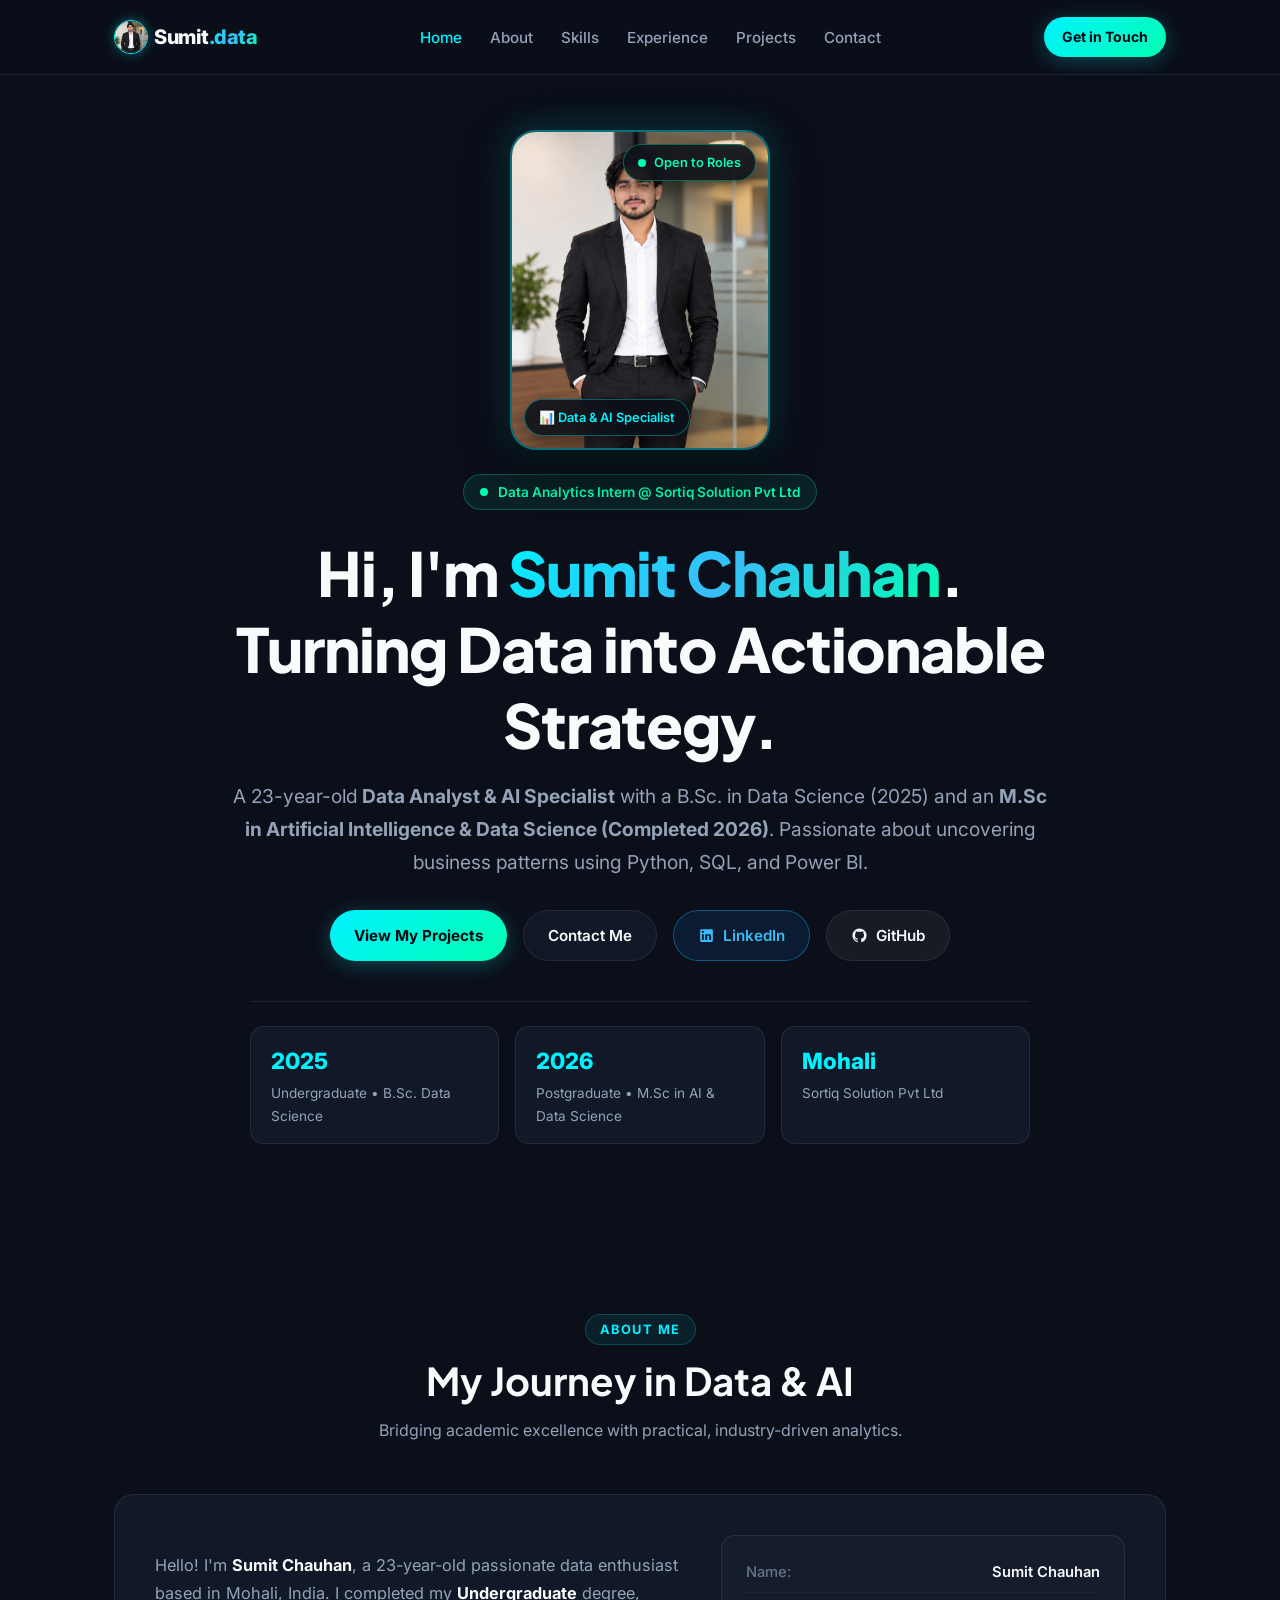
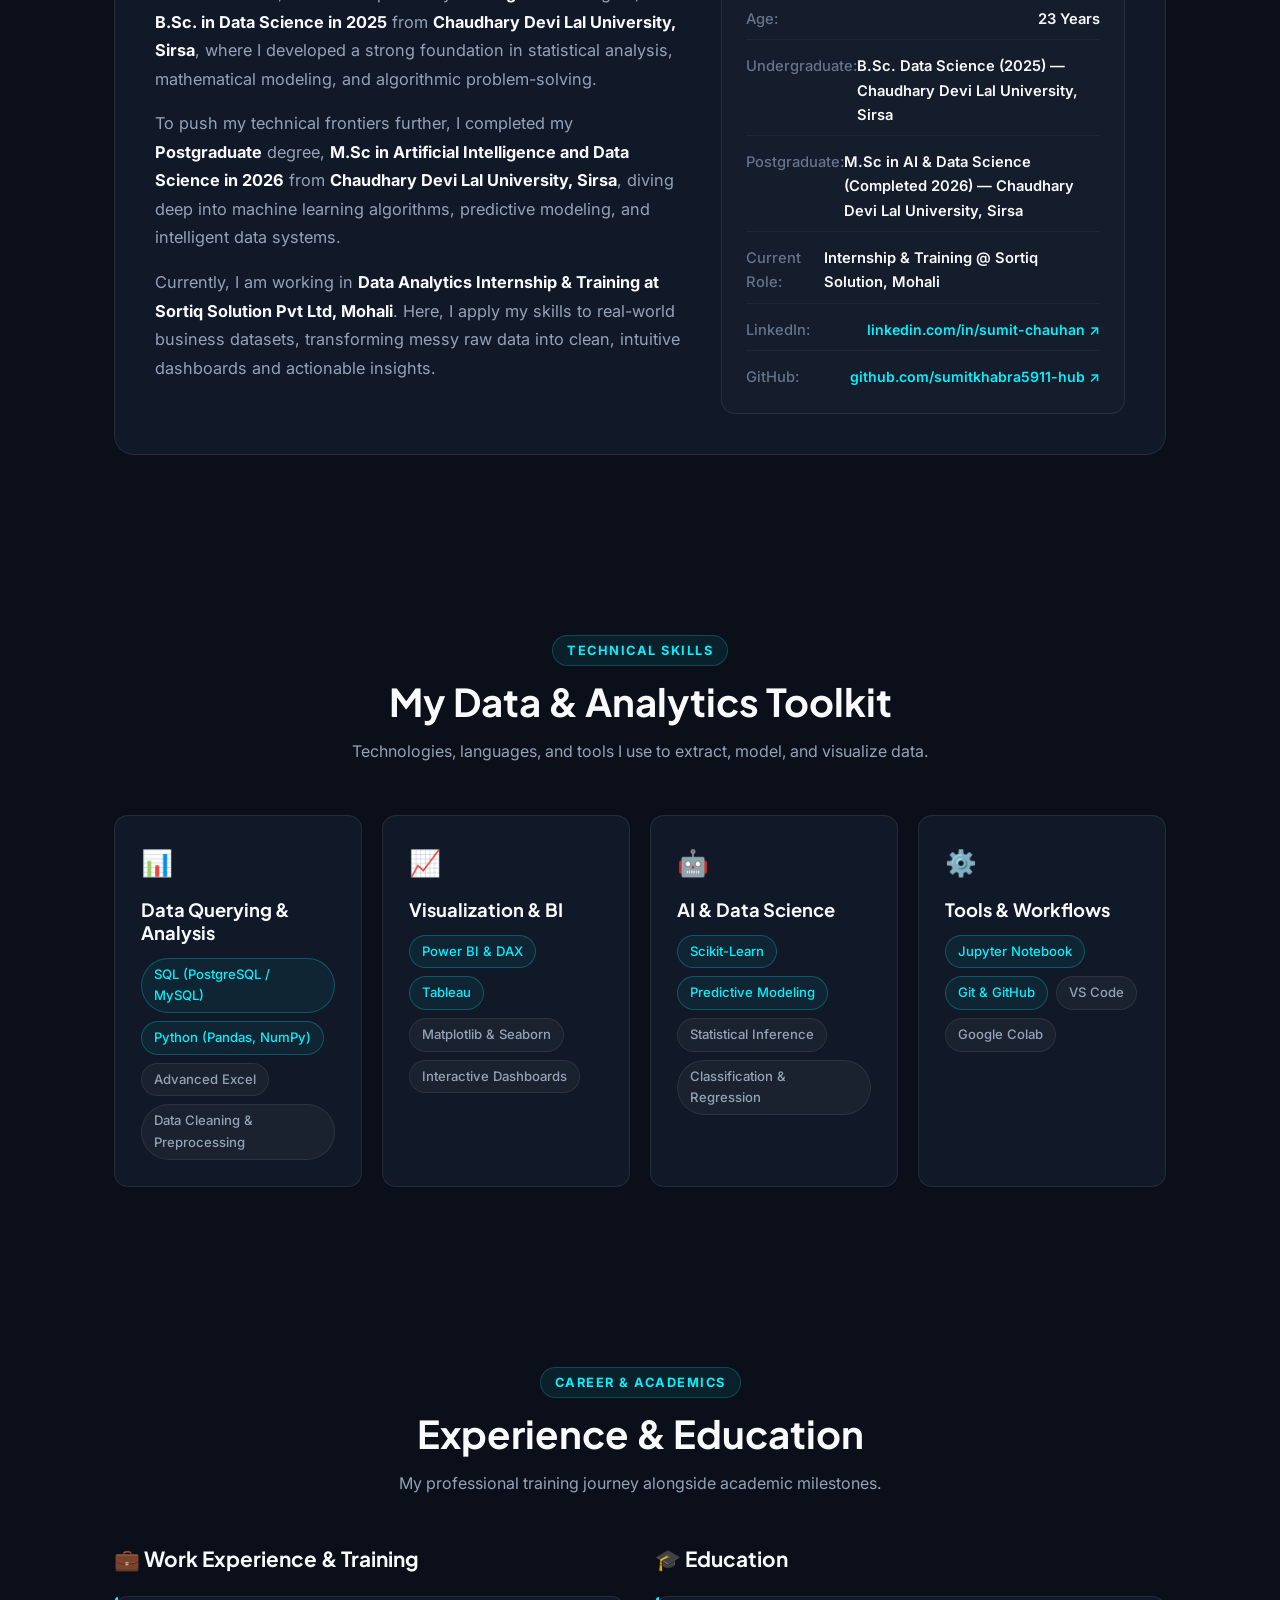
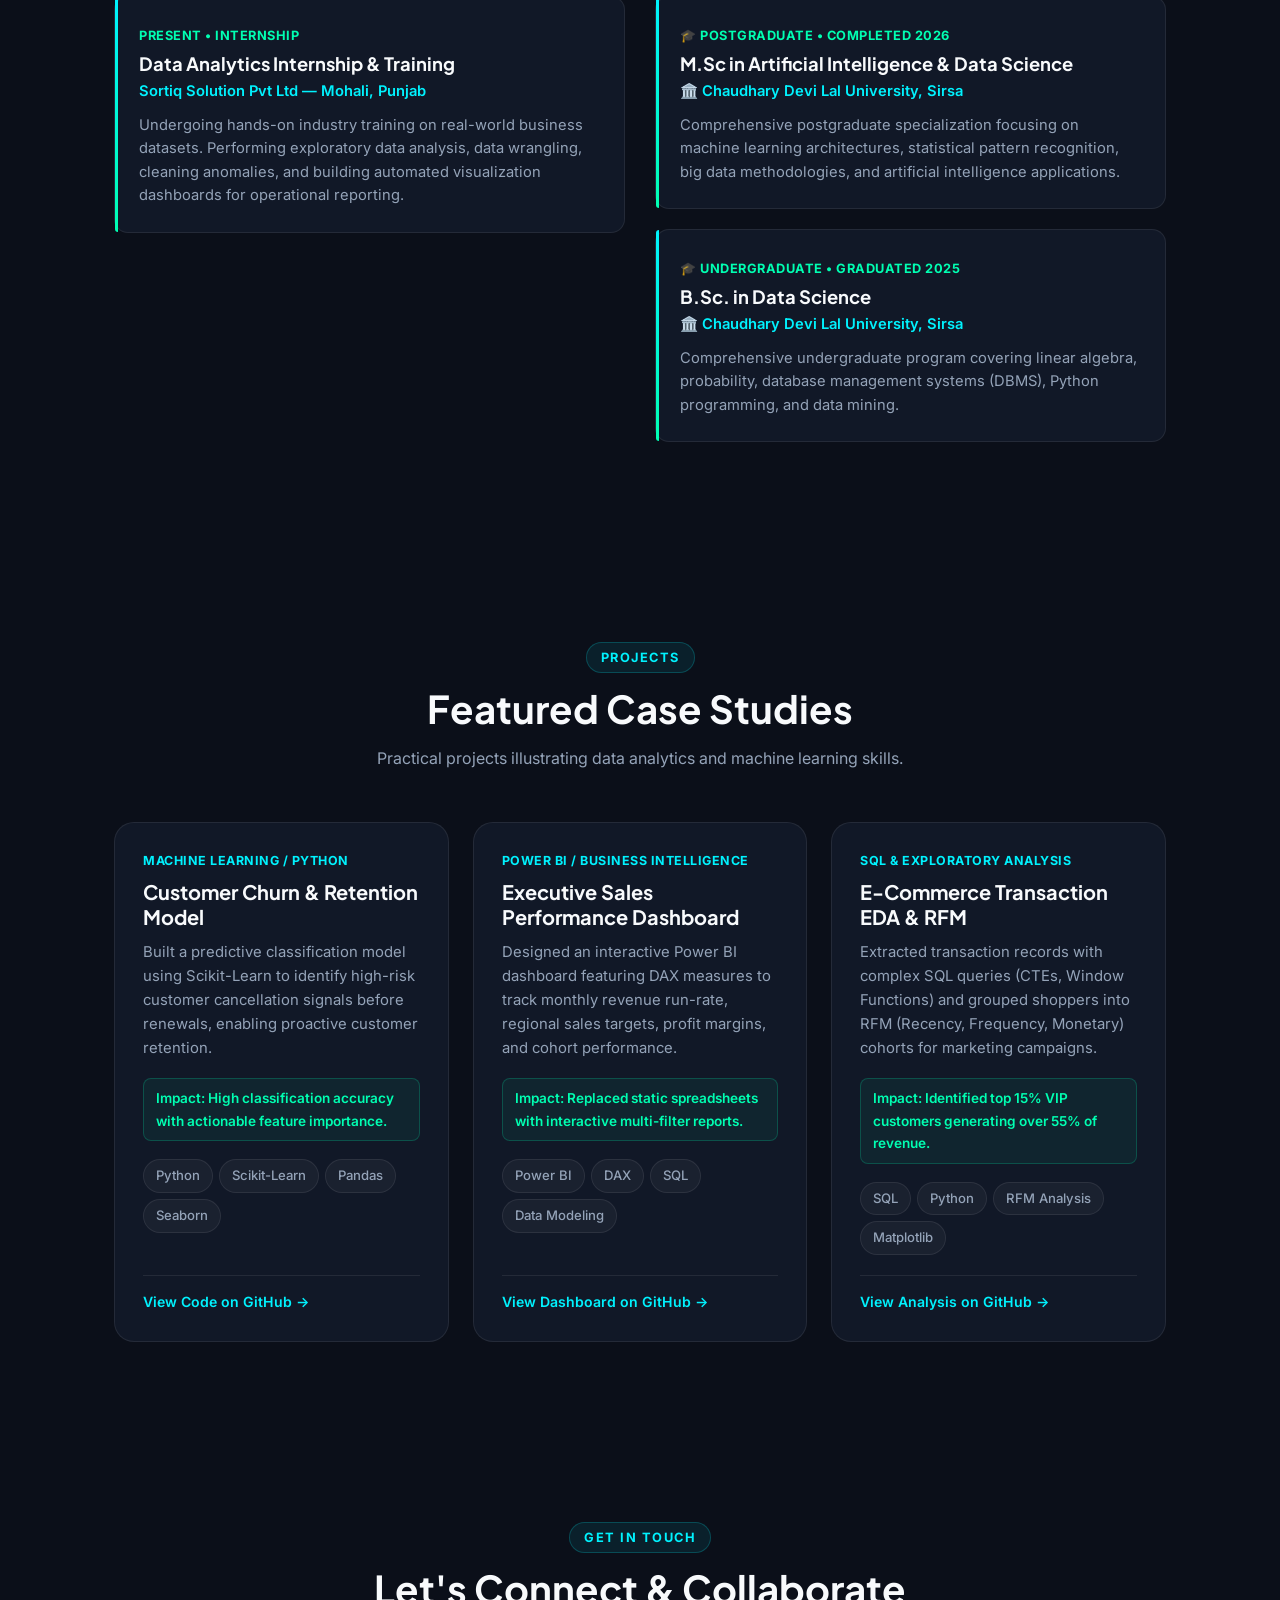
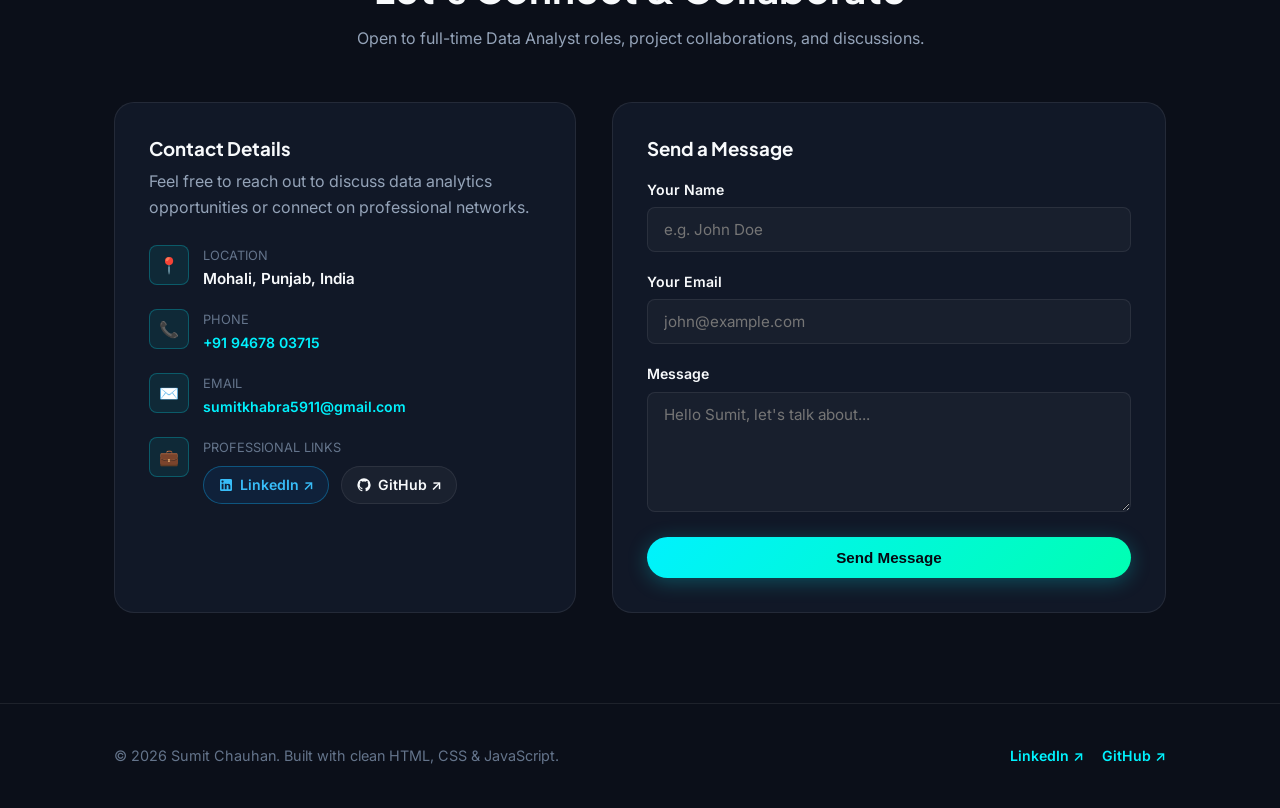
==== commit 0d70bb49: "Update portfolio: modern UI, new profile portrait, CDLU Sirsa education, LinkedIn and GitHub links" ====
--- a/index.html
+++ b/index.html
@@ -91,17 +91,29 @@
         <div class="hero-actions">
           <a href="#projects" class="btn btn-primary">View My Projects</a>
           <a href="#contact" class="btn btn-secondary">Contact Me</a>
+          <a href="https://www.linkedin.com/in/sumit-chauhan-764107437" id="hero-linkedin-btn" target="_blank" rel="noopener" class="btn btn-linkedin">
+            <svg width="17" height="17" viewBox="0 0 24 24" fill="currentColor" aria-hidden="true">
+              <path d="M19 3a2 2 0 0 1 2 2v14a2 2 0 0 1-2 2H5a2 2 0 0 1-2-2V5a2 2 0 0 1 2-2h14m-.5 15.5v-5.3a3.26 3.26 0 0 0-3.26-3.26c-.85 0-1.84.52-2.28 1.3v-1.11h-2.79v8.37h2.79v-4.93c0-.77.62-1.4 1.39-1.4a1.4 1.4 0 0 1 1.4 1.4v4.93h2.75M6.88 8.56a1.68 1.68 0 0 0 1.68-1.68c0-.93-.75-1.69-1.68-1.69a1.69 1.69 0 0 0-1.69 1.69c0 .93.76 1.68 1.69 1.68m1.39 9.94v-8.37H5.5v8.37h2.77z"/>
+            </svg>
+            <span>LinkedIn</span>
+          </a>
+          <a href="https://github.com/sumitkhabra5911-hub" id="hero-github-btn" target="_blank" rel="noopener" class="btn btn-github">
+            <svg width="17" height="17" viewBox="0 0 24 24" fill="currentColor" aria-hidden="true">
+              <path d="M12 2A10 10 0 0 0 2 12c0 4.42 2.87 8.17 6.84 9.5.5.08.66-.23.66-.5v-1.69c-2.77.6-3.36-1.34-3.36-1.34-.46-1.16-1.11-1.47-1.11-1.47-.91-.62.07-.6.07-.6 1 .07 1.53 1.03 1.53 1.03.87 1.52 2.34 1.07 2.91.83.1-.65.35-1.09.63-1.34-2.22-.25-4.55-1.11-4.55-4.92 0-1.11.38-2 1.03-2.71-.1-.25-.45-1.29.1-2.64 0 0 .84-.27 2.75 1.02.79-.22 1.65-.33 2.5-.33.85 0 1.71.11 2.5.33 1.91-1.29 2.75-1.02 2.75-1.02.55 1.35.2 2.39.1 2.64.65.71 1.03 1.6 1.03 2.71 0 3.82-2.34 4.66-4.57 4.91.36.31.69.92.69 1.85V21c0 .27.16.59.67.5C19.14 20.16 22 16.42 22 12A10 10 0 0 0 12 2z"/>
+            </svg>
+            <span>GitHub</span>
+          </a>
         </div>
 
         <!-- Quick Snapshot Highlights -->
         <div class="hero-highlights">
           <div class="highlight-box">
             <div class="highlight-num">2025</div>
-            <div class="highlight-label">B.Sc. Data Science Graduate</div>
+            <div class="highlight-label">Undergraduate • B.Sc. Data Science</div>
           </div>
           <div class="highlight-box">
             <div class="highlight-num">2026</div>
-            <div class="highlight-label">M.Sc in AI & Data Science</div>
+            <div class="highlight-label">Postgraduate • M.Sc in AI & Data Science</div>
           </div>
           <div class="highlight-box">
             <div class="highlight-num">Mohali</div>
@@ -127,12 +139,13 @@
         <div class="about-text">
           <p>
             Hello! I'm <strong>Sumit Chauhan</strong>, a 23-year-old passionate data enthusiast based in Mohali, India.
-            I completed my <strong>B.Sc. in Data Science in 2025</strong>, where I developed a strong foundation in
+            I completed my <strong>Undergraduate</strong> degree, <strong>B.Sc. in Data Science in 2025</strong> from
+            <strong>Chaudhary Devi Lal University, Sirsa</strong>, where I developed a strong foundation in
             statistical analysis, mathematical modeling, and algorithmic problem-solving.
           </p>
           <p>
-            To push my technical frontiers further, I completed my <strong>M.Sc in Artificial Intelligence and Data
-              Science in 2026</strong>, diving deep into machine learning algorithms, predictive modeling, and
+            To push my technical frontiers further, I completed my <strong>Postgraduate</strong> degree, <strong>M.Sc in Artificial Intelligence and Data
+              Science in 2026</strong> from <strong>Chaudhary Devi Lal University, Sirsa</strong>, diving deep into machine learning algorithms, predictive modeling, and
             intelligent data systems.
           </p>
           <p>
@@ -152,16 +165,32 @@
             <span class="info-val">23 Years</span>
           </div>
           <div class="about-info-item">
-            <span class="info-label">Undergrad:</span>
-            <span class="info-val">B.Sc. Data Science (2025)</span>
-          </div>
-          <div class="about-info-item">
-            <span class="info-label">Postgrad:</span>
-            <span class="info-val">M.Sc in AI & Data Science (Completed 2026)</span>
+            <span class="info-label">Undergraduate:</span>
+            <span class="info-val">B.Sc. Data Science (2025) — Chaudhary Devi Lal University, Sirsa</span>
+          </div>
+          <div class="about-info-item">
+            <span class="info-label">Postgraduate:</span>
+            <span class="info-val">M.Sc in AI & Data Science (Completed 2026) — Chaudhary Devi Lal University, Sirsa</span>
           </div>
           <div class="about-info-item">
             <span class="info-label">Current Role:</span>
             <span class="info-val">Internship & Training @ Sortiq Solution, Mohali</span>
+          </div>
+          <div class="about-info-item">
+            <span class="info-label">LinkedIn:</span>
+            <span class="info-val">
+              <a href="https://www.linkedin.com/in/sumit-chauhan-764107437" id="about-linkedin-link" target="_blank" rel="noopener" class="project-link">
+                linkedin.com/in/sumit-chauhan ↗
+              </a>
+            </span>
+          </div>
+          <div class="about-info-item">
+            <span class="info-label">GitHub:</span>
+            <span class="info-val">
+              <a href="https://github.com/sumitkhabra5911-hub" id="about-github-link" target="_blank" rel="noopener" class="project-link">
+                github.com/sumitkhabra5911-hub ↗
+              </a>
+            </span>
           </div>
         </div>
       </div>
@@ -264,9 +293,9 @@
           <h3>🎓 Education</h3>
 
           <div class="timeline-card">
-            <span class="timeline-badge">Completed 2026</span>
+            <span class="timeline-badge">🎓 Postgraduate • Completed 2026</span>
             <h4 class="timeline-title">M.Sc in Artificial Intelligence & Data Science</h4>
-            <div class="timeline-org">Master of Science Degree</div>
+            <div class="timeline-org">🏛️ Chaudhary Devi Lal University, Sirsa</div>
             <p class="timeline-desc">
               Comprehensive postgraduate specialization focusing on machine learning architectures, statistical pattern
               recognition, big data methodologies, and artificial intelligence applications.
@@ -274,9 +303,9 @@
           </div>
 
           <div class="timeline-card">
-            <span class="timeline-badge">Graduated 2025</span>
+            <span class="timeline-badge">🎓 Undergraduate • Graduated 2025</span>
             <h4 class="timeline-title">B.Sc. in Data Science</h4>
-            <div class="timeline-org">Bachelor of Science Degree</div>
+            <div class="timeline-org">🏛️ Chaudhary Devi Lal University, Sirsa</div>
             <p class="timeline-desc">
               Comprehensive undergraduate program covering linear algebra, probability, database management systems
               (DBMS), Python programming, and data mining.
@@ -317,8 +346,7 @@
             </div>
           </div>
           <div class="project-links">
-            <!-- EDIT HERE: Link to your GitHub repository -->
-            <a href="https://github.com" target="_blank" rel="noopener" class="project-link">View Code →</a>
+            <a href="https://github.com/sumitkhabra5911-hub" target="_blank" rel="noopener" class="project-link">View Code on GitHub →</a>
           </div>
         </div>
 
@@ -341,8 +369,7 @@
             </div>
           </div>
           <div class="project-links">
-            <!-- EDIT HERE: Link to your dashboard live demo or screenshot -->
-            <a href="https://github.com" target="_blank" rel="noopener" class="project-link">View Dashboard →</a>
+            <a href="https://github.com/sumitkhabra5911-hub" target="_blank" rel="noopener" class="project-link">View Dashboard on GitHub →</a>
           </div>
         </div>
 
@@ -364,8 +391,7 @@
             </div>
           </div>
           <div class="project-links">
-            <!-- EDIT HERE: Link to your project -->
-            <a href="https://github.com" target="_blank" rel="noopener" class="project-link">View Analysis →</a>
+            <a href="https://github.com/sumitkhabra5911-hub" target="_blank" rel="noopener" class="project-link">View Analysis on GitHub →</a>
           </div>
         </div>
       </div>
@@ -424,11 +450,19 @@
               <div class="contact-icon">💼</div>
               <div>
                 <div class="contact-label">Professional Links</div>
-                <div style="margin-top: 6px; display: flex; gap: 14px;">
-                  <!-- EDIT HERE: Add your LinkedIn profile URL -->
-                  <a href="https://linkedin.com" target="_blank" rel="noopener" class="project-link">LinkedIn ↗</a>
-                  <!-- EDIT HERE: Add your GitHub profile URL -->
-                  <a href="https://github.com" target="_blank" rel="noopener" class="project-link">GitHub ↗</a>
+                <div style="margin-top: 8px; display: flex; gap: 12px; flex-wrap: wrap;">
+                  <a href="https://www.linkedin.com/in/sumit-chauhan-764107437" id="contact-linkedin-link" target="_blank" rel="noopener" class="contact-social-btn linkedin">
+                    <svg width="16" height="16" viewBox="0 0 24 24" fill="currentColor" aria-hidden="true">
+                      <path d="M19 3a2 2 0 0 1 2 2v14a2 2 0 0 1-2 2H5a2 2 0 0 1-2-2V5a2 2 0 0 1 2-2h14m-.5 15.5v-5.3a3.26 3.26 0 0 0-3.26-3.26c-.85 0-1.84.52-2.28 1.3v-1.11h-2.79v8.37h2.79v-4.93c0-.77.62-1.4 1.39-1.4a1.4 1.4 0 0 1 1.4 1.4v4.93h2.75M6.88 8.56a1.68 1.68 0 0 0 1.68-1.68c0-.93-.75-1.69-1.68-1.69a1.69 1.69 0 0 0-1.69 1.69c0 .93.76 1.68 1.69 1.68m1.39 9.94v-8.37H5.5v8.37h2.77z"/>
+                    </svg>
+                    <span>LinkedIn ↗</span>
+                  </a>
+                  <a href="https://github.com/sumitkhabra5911-hub" id="contact-github-link" target="_blank" rel="noopener" class="contact-social-btn">
+                    <svg width="16" height="16" viewBox="0 0 24 24" fill="currentColor" aria-hidden="true">
+                      <path d="M12 2A10 10 0 0 0 2 12c0 4.42 2.87 8.17 6.84 9.5.5.08.66-.23.66-.5v-1.69c-2.77.6-3.36-1.34-3.36-1.34-.46-1.16-1.11-1.47-1.11-1.47-.91-.62.07-.6.07-.6 1 .07 1.53 1.03 1.53 1.03.87 1.52 2.34 1.07 2.91.83.1-.65.35-1.09.63-1.34-2.22-.25-4.55-1.11-4.55-4.92 0-1.11.38-2 1.03-2.71-.1-.25-.45-1.29.1-2.64 0 0 .84-.27 2.75 1.02.79-.22 1.65-.33 2.5-.33.85 0 1.71.11 2.5.33 1.91-1.29 2.75-1.02 2.75-1.02.55 1.35.2 2.39.1 2.64.65.71 1.03 1.6 1.03 2.71 0 3.82-2.34 4.66-4.57 4.91.36.31.69.92.69 1.85V21c0 .27.16.59.67.5C19.14 20.16 22 16.42 22 12A10 10 0 0 0 12 2z"/>
+                    </svg>
+                    <span>GitHub ↗</span>
+                  </a>
                 </div>
               </div>
             </div>
@@ -467,8 +501,12 @@
        FOOTER
        ========================================================================= -->
   <footer class="footer">
-    <div class="container">
+    <div class="container" style="display: flex; justify-content: space-between; align-items: center; flex-wrap: wrap; gap: 16px;">
       <p>&copy; 2026 Sumit Chauhan. Built with clean HTML, CSS & JavaScript.</p>
+      <div style="display: flex; gap: 18px;">
+        <a href="https://www.linkedin.com/in/sumit-chauhan-764107437" target="_blank" rel="noopener" class="project-link">LinkedIn ↗</a>
+        <a href="https://github.com/sumitkhabra5911-hub" target="_blank" rel="noopener" class="project-link">GitHub ↗</a>
+      </div>
     </div>
   </footer>
 
--- a/style.css
+++ b/style.css
@@ -144,6 +144,34 @@
 .btn-secondary:hover {
   border-color: var(--accent-cyan);
   color: var(--accent-cyan);
+  transform: translateY(-2px);
+}
+
+.btn-linkedin {
+  background: rgba(10, 102, 194, 0.15);
+  color: #38bdf8;
+  border: 1px solid rgba(14, 165, 233, 0.45);
+}
+
+.btn-linkedin:hover {
+  background: #0a66c2;
+  color: #ffffff;
+  border-color: #0a66c2;
+  box-shadow: 0 6px 22px rgba(10, 102, 194, 0.45);
+  transform: translateY(-2px);
+}
+
+.btn-github {
+  background: rgba(255, 255, 255, 0.05);
+  color: var(--text-main);
+  border: 1px solid var(--border-color);
+}
+
+.btn-github:hover {
+  background: rgba(255, 255, 255, 0.12);
+  color: #ffffff;
+  border-color: rgba(255, 255, 255, 0.35);
+  box-shadow: 0 6px 20px rgba(0, 0, 0, 0.5);
   transform: translateY(-2px);
 }
 
@@ -733,6 +761,40 @@
   color: var(--accent-teal);
 }
 
+.contact-social-btn {
+  display: inline-flex;
+  align-items: center;
+  gap: 6px;
+  padding: 6px 14px;
+  border-radius: var(--radius-full);
+  background: rgba(255, 255, 255, 0.04);
+  border: 1px solid var(--border-color);
+  color: var(--text-main);
+  font-size: 0.88rem;
+  font-weight: 600;
+  transition: var(--transition);
+}
+
+.contact-social-btn:hover {
+  background: rgba(0, 242, 254, 0.1);
+  border-color: var(--accent-cyan);
+  color: var(--accent-cyan);
+  transform: translateY(-2px);
+}
+
+.contact-social-btn.linkedin {
+  background: rgba(10, 102, 194, 0.12);
+  border-color: rgba(14, 165, 233, 0.4);
+  color: #38bdf8;
+}
+
+.contact-social-btn.linkedin:hover {
+  background: #0a66c2;
+  border-color: #0a66c2;
+  color: #ffffff;
+  box-shadow: 0 4px 15px rgba(10, 102, 194, 0.4);
+}
+
 /* --- Contact Section --- */
 .contact-grid {
   display: grid;
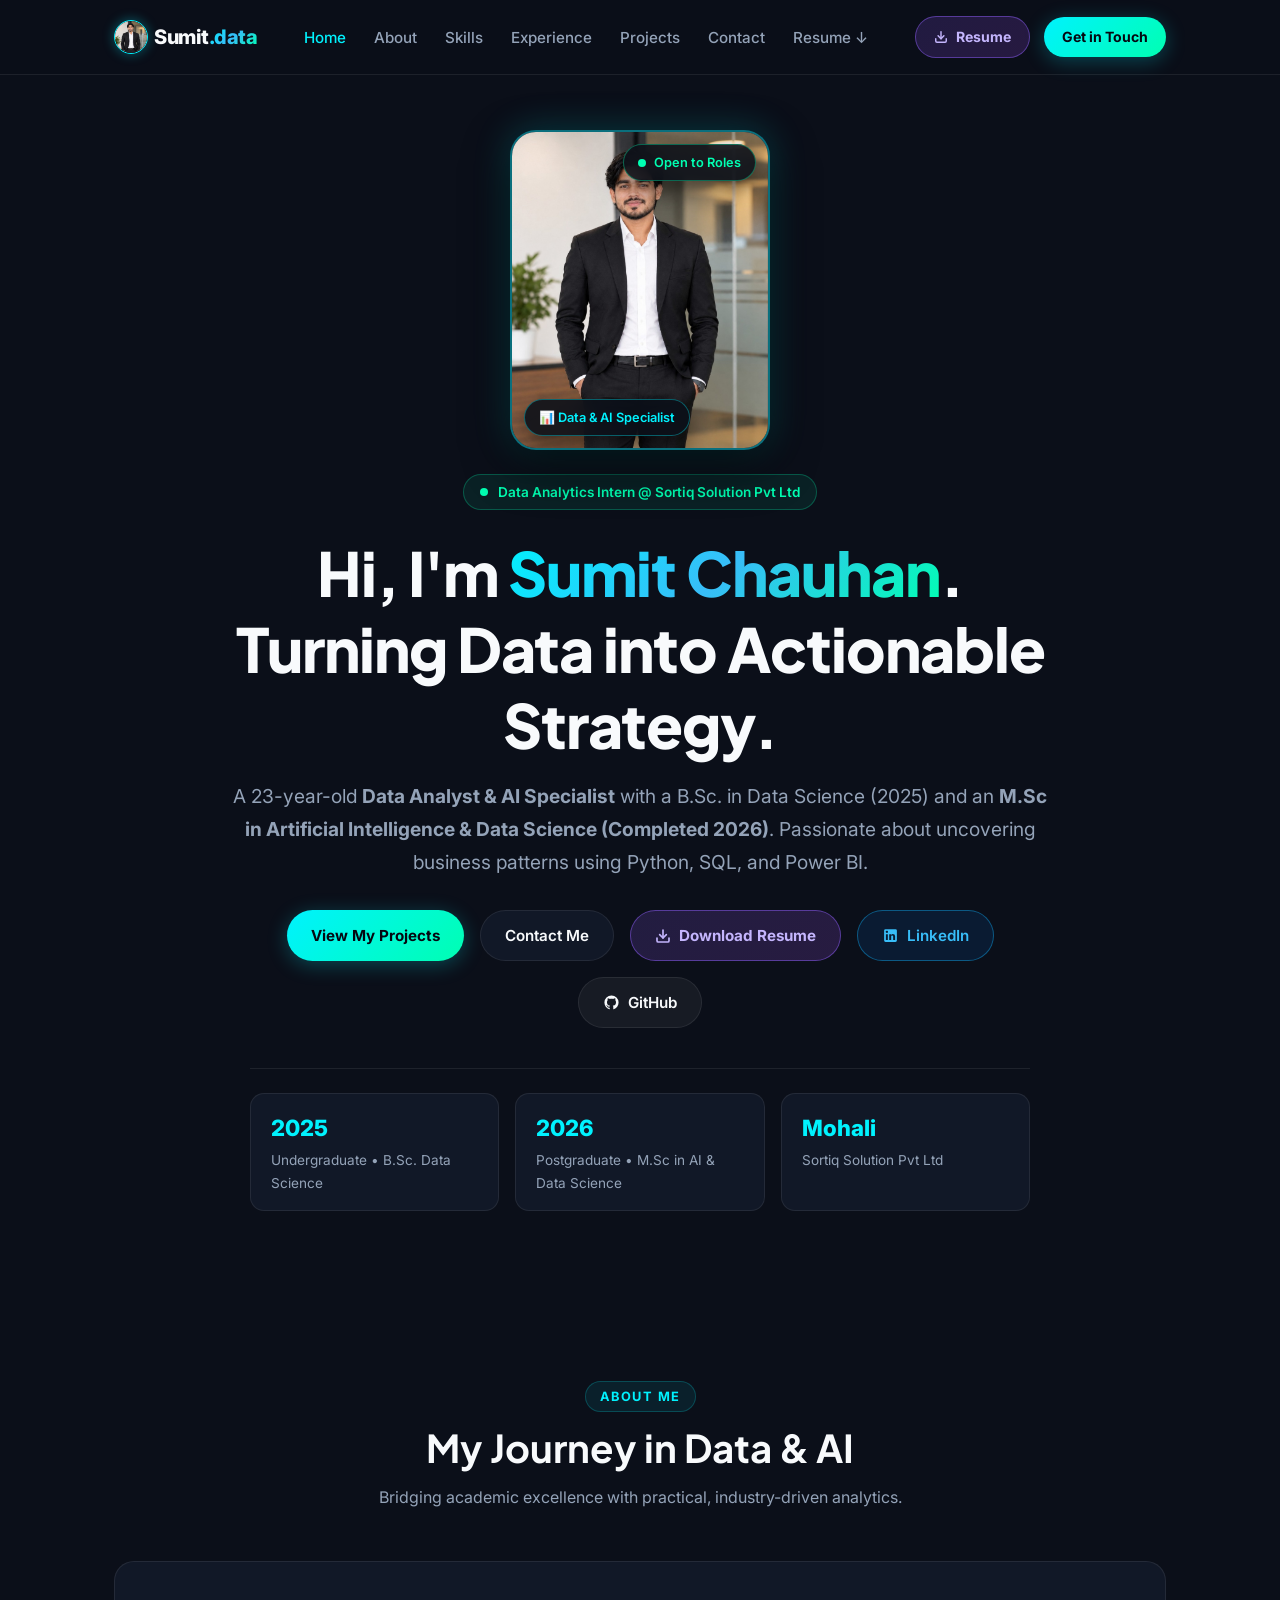
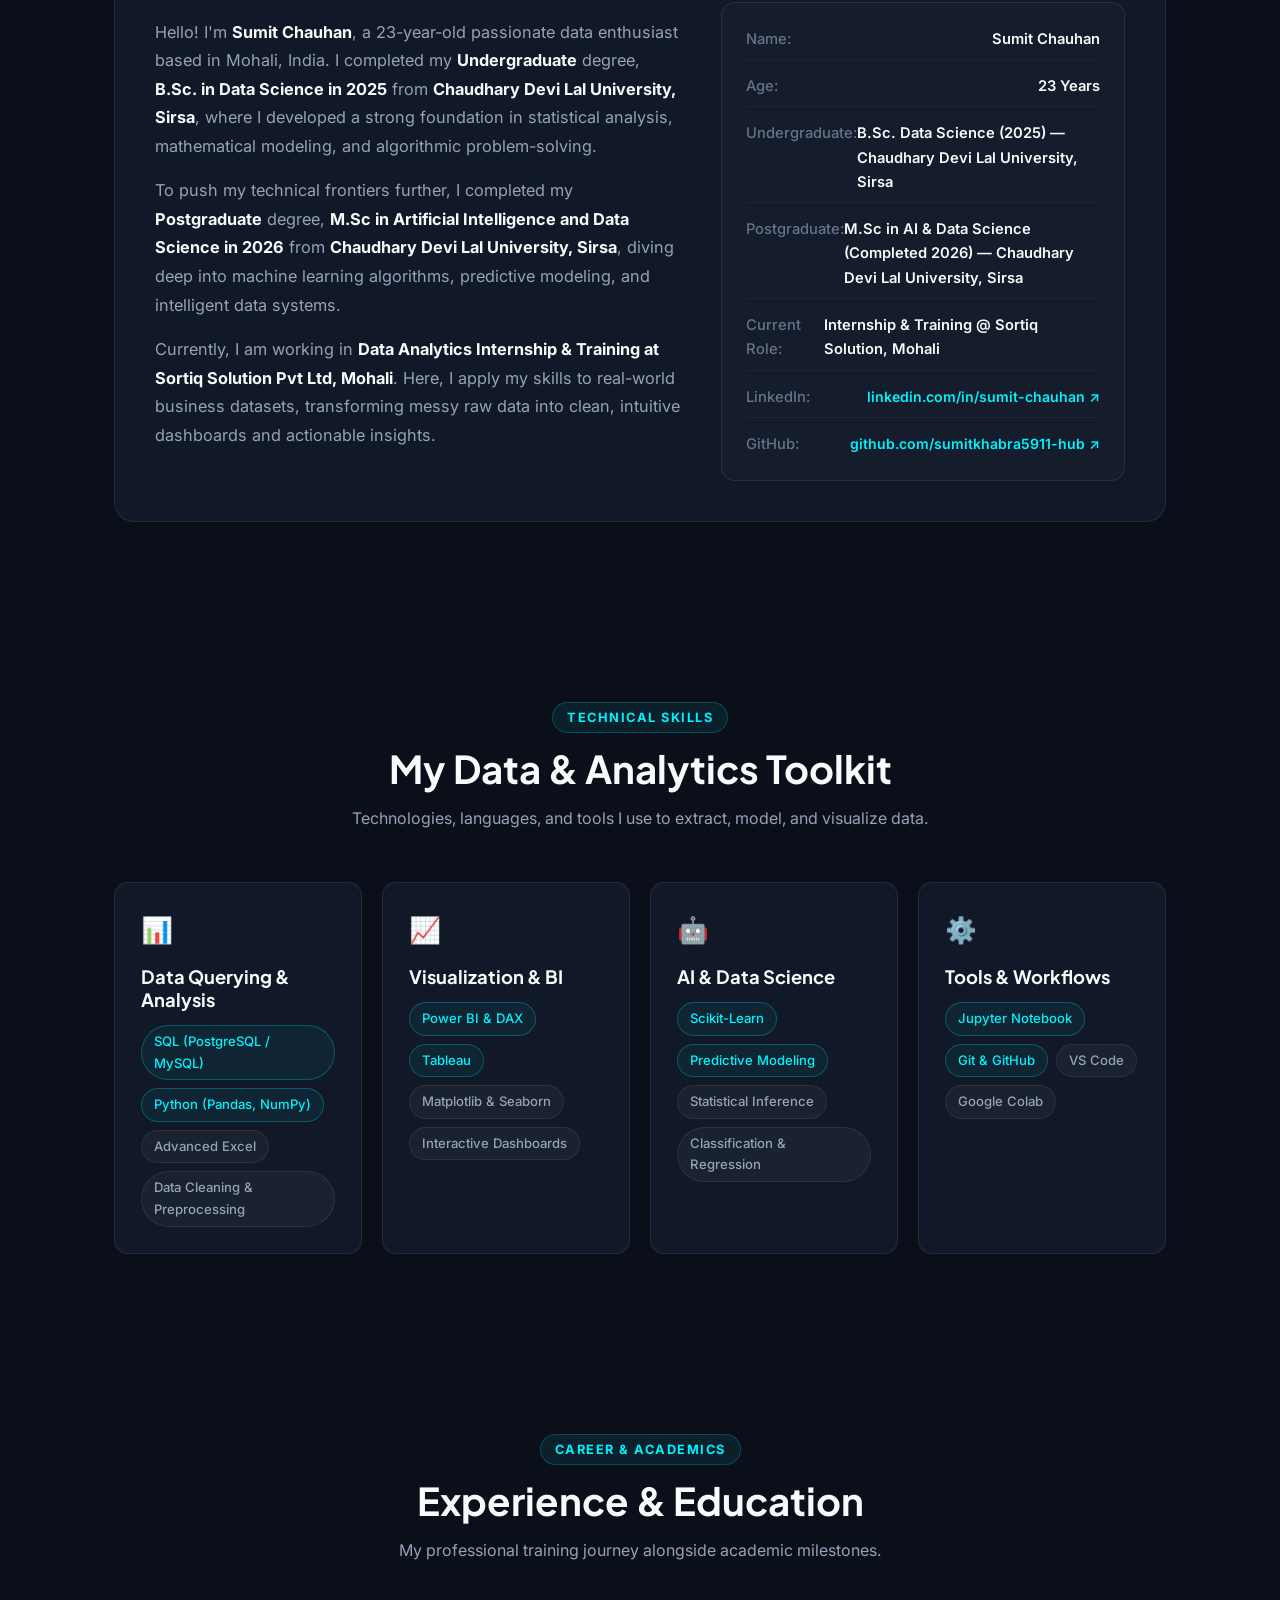
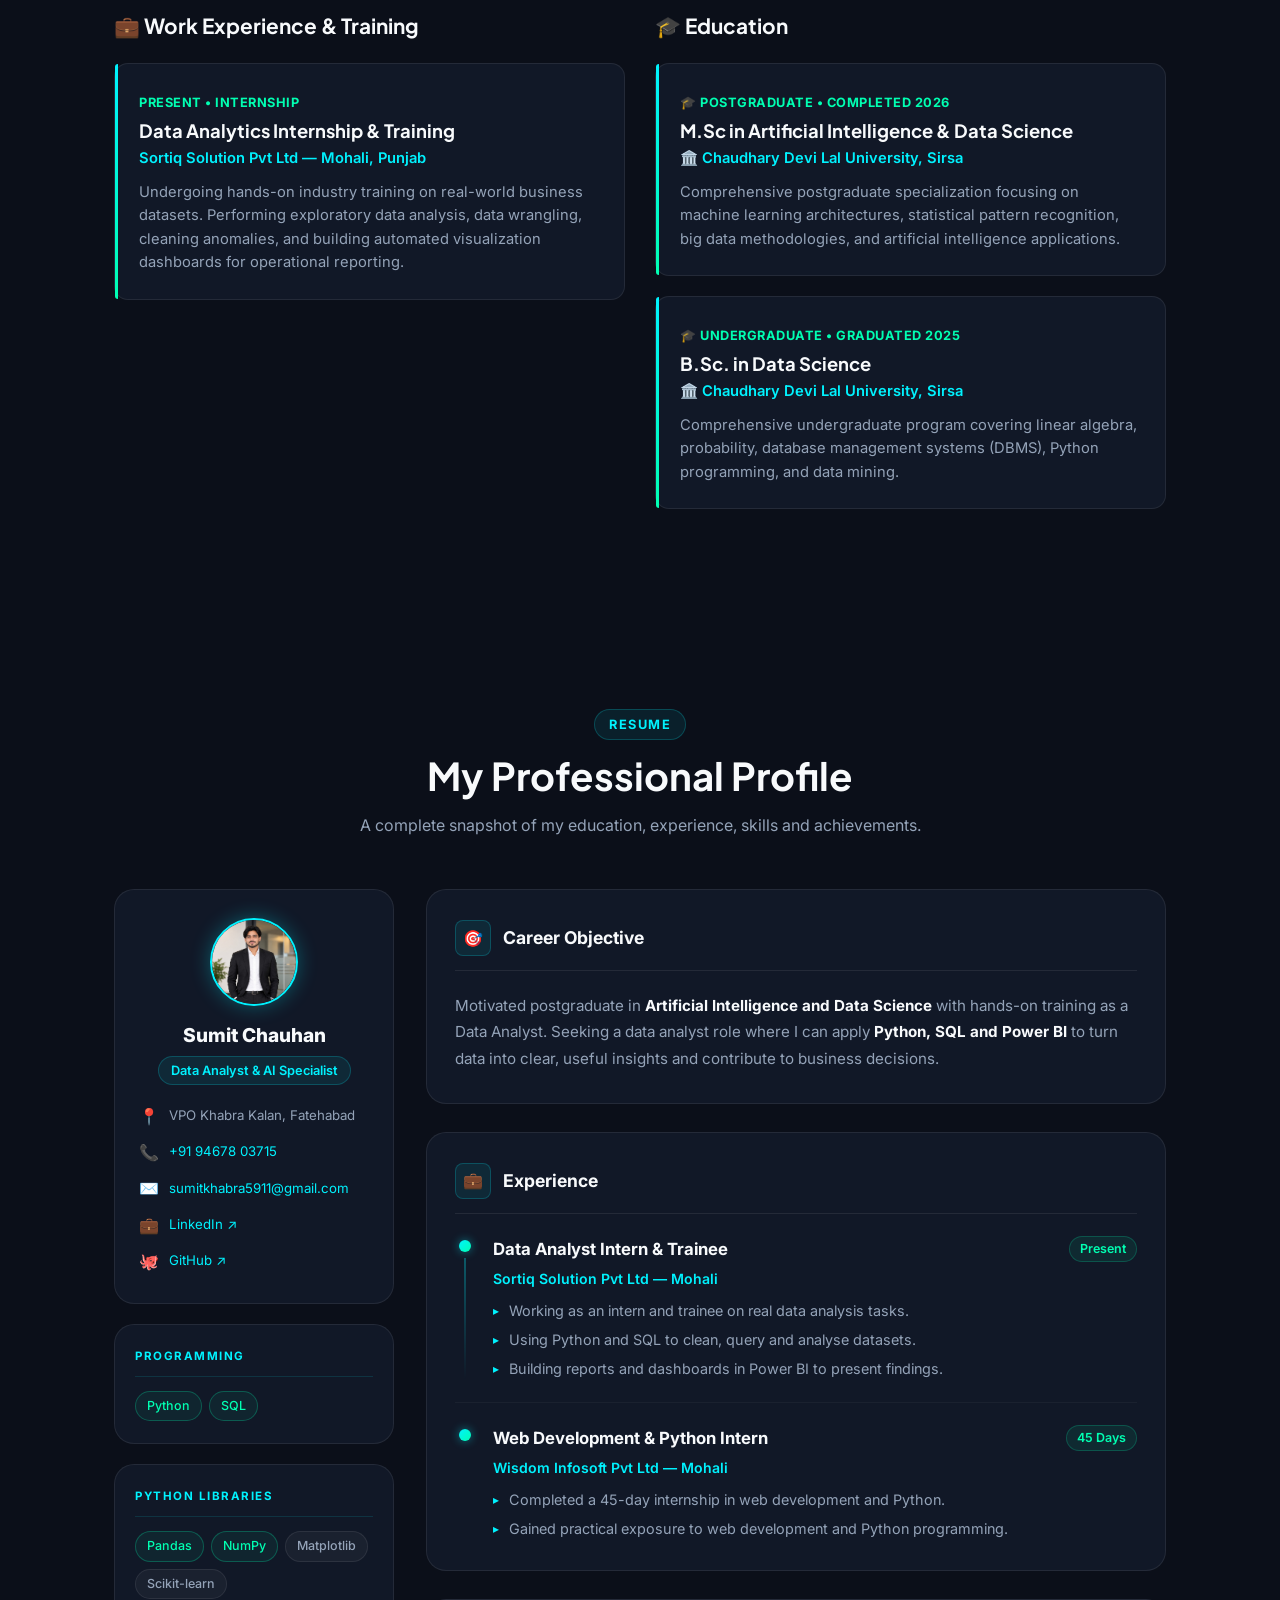
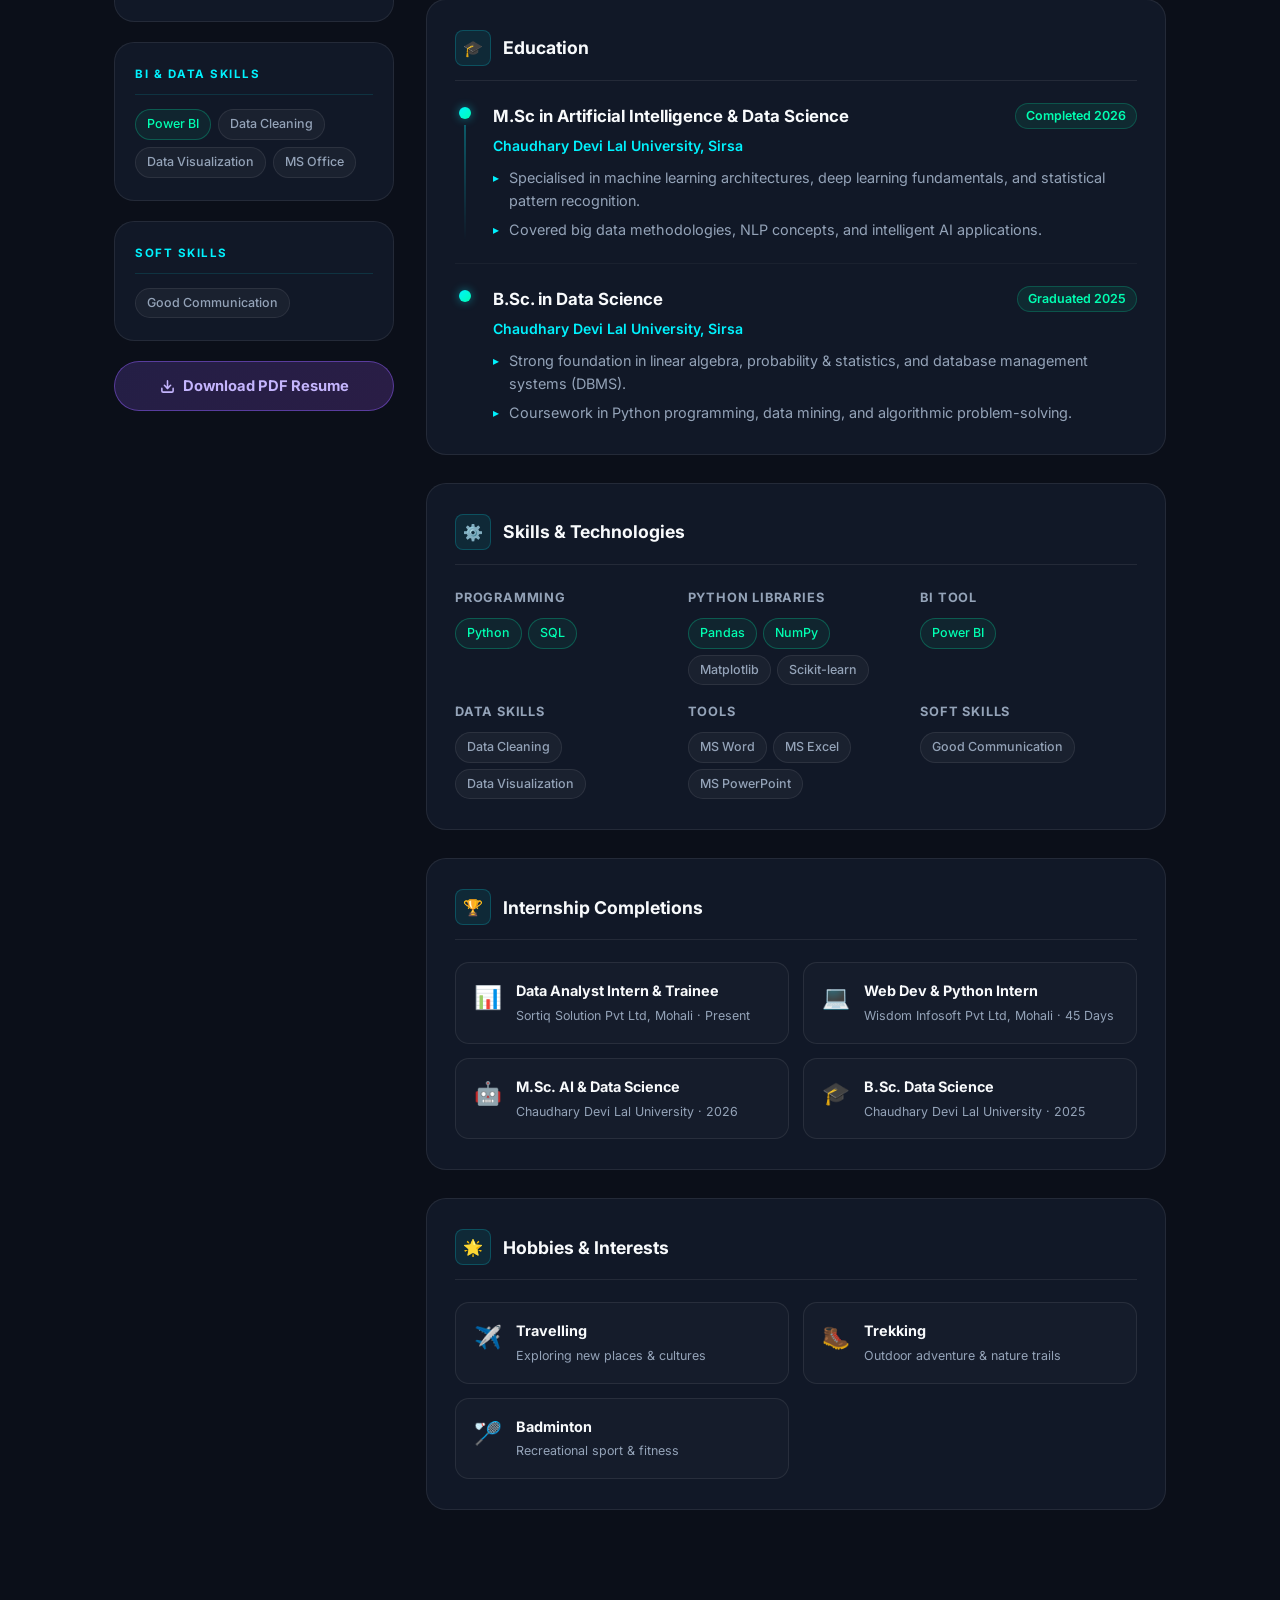
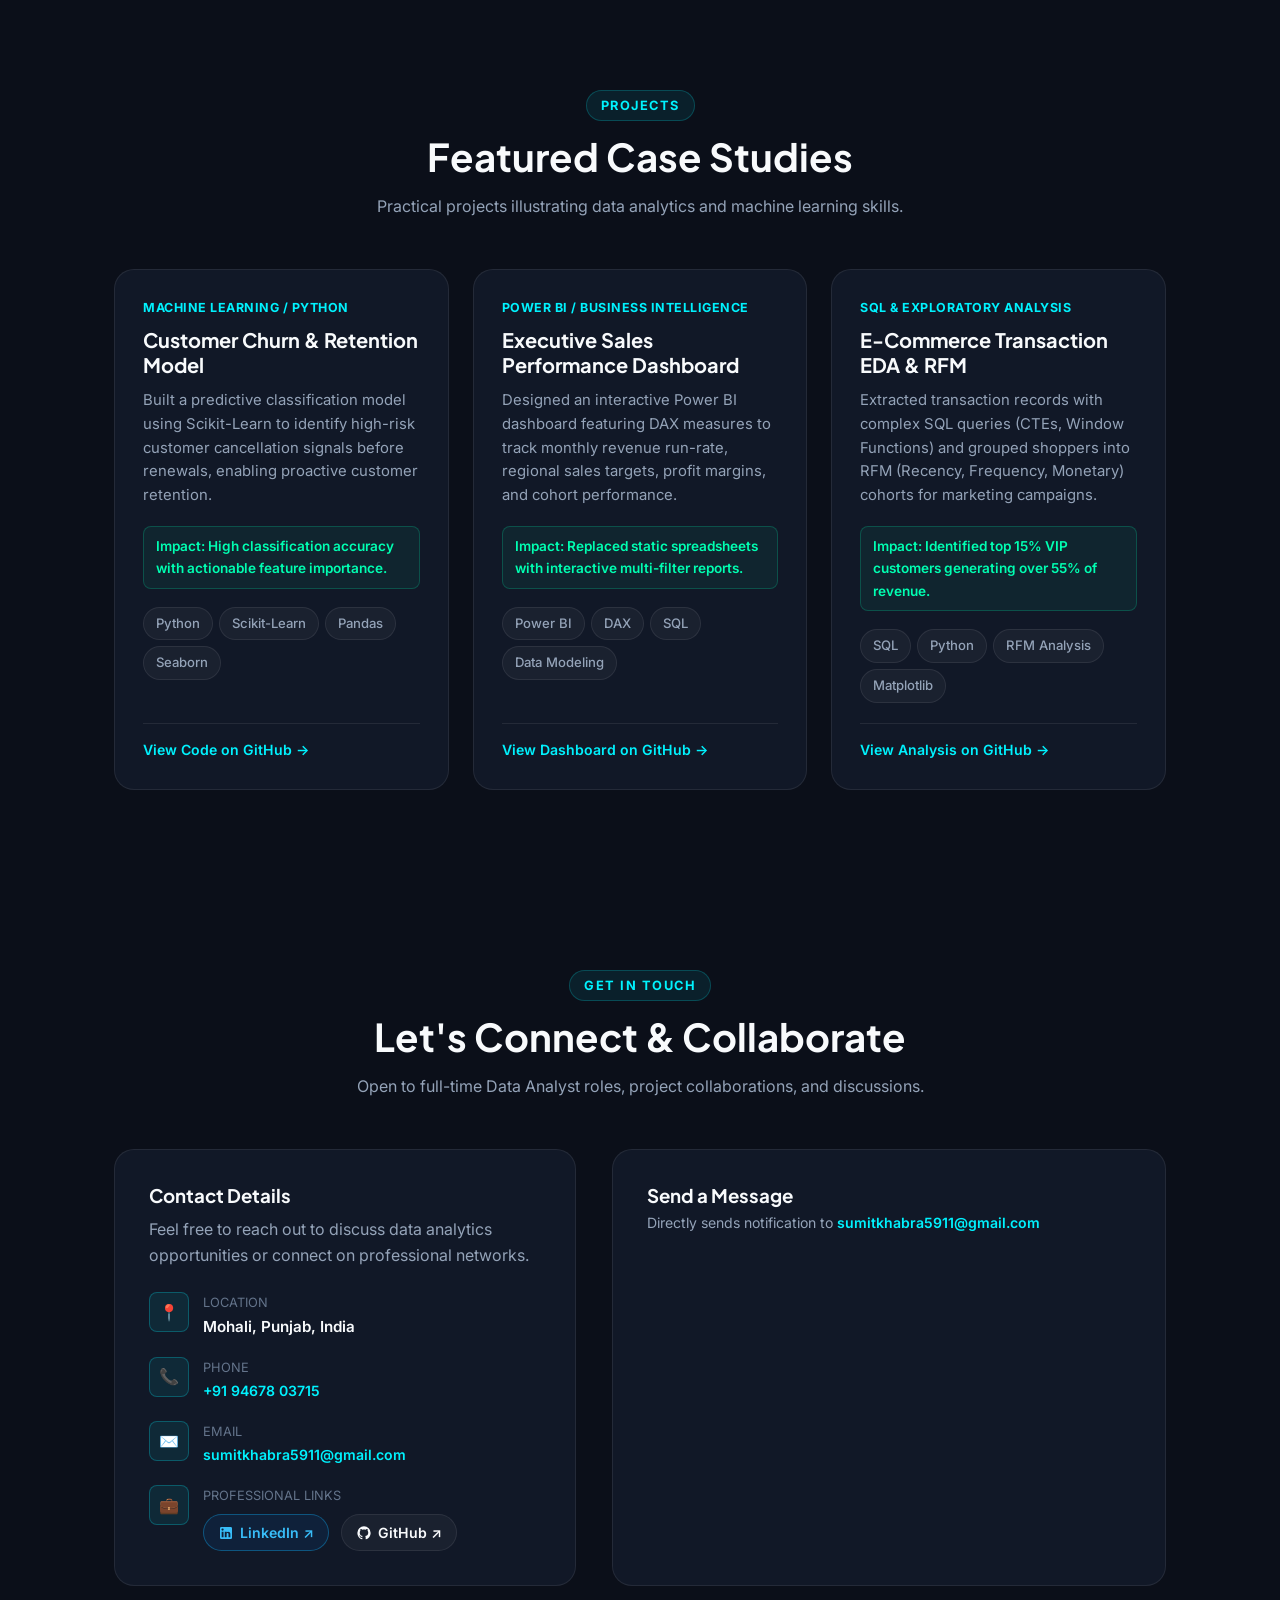
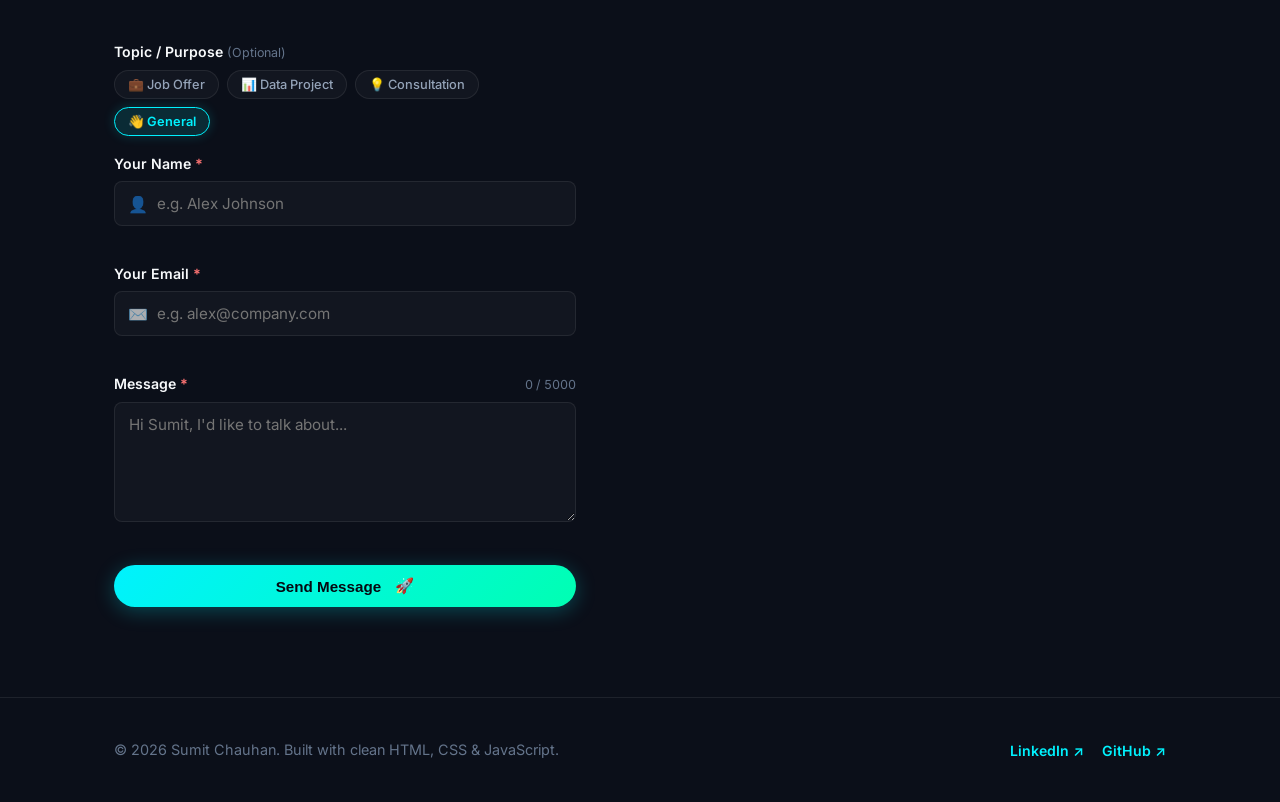
==== commit 08603dd1: "Configure contact form to use Formsubmit for email notifications" ====
--- a/index.html
+++ b/index.html
@@ -40,11 +40,16 @@
           <li><a href="#experience" class="nav-link">Experience</a></li>
           <li><a href="#projects" class="nav-link">Projects</a></li>
           <li><a href="#contact" class="nav-link">Contact</a></li>
+          <li><a href="resume.html" download="Sumit_Chauhan_Resume.html" class="nav-link">Resume ↓</a></li>
         </ul>
       </nav>
 
       <div class="nav-btn-group">
         <!-- EDIT HERE: Link to your resume or contact -->
+        <a href="resume.html" download="Sumit_Chauhan_Resume.html" id="nav-resume-btn" class="btn btn-resume btn-sm">
+          <svg width="14" height="14" viewBox="0 0 24 24" fill="none" stroke="currentColor" stroke-width="2.5" stroke-linecap="round" stroke-linejoin="round" aria-hidden="true"><path d="M21 15v4a2 2 0 0 1-2 2H5a2 2 0 0 1-2-2v-4"/><polyline points="7 10 12 15 17 10"/><line x1="12" y1="15" x2="12" y2="3"/></svg>
+          Resume
+        </a>
         <a href="#contact" class="btn btn-primary btn-sm">Get in Touch</a>
         <button class="nav-toggle" id="nav-toggle" aria-label="Toggle navigation">☰</button>
       </div>
@@ -91,6 +96,10 @@
         <div class="hero-actions">
           <a href="#projects" class="btn btn-primary">View My Projects</a>
           <a href="#contact" class="btn btn-secondary">Contact Me</a>
+          <a href="resume.html" download="Sumit_Chauhan_Resume.html" id="hero-resume-btn" class="btn btn-resume">
+            <svg width="16" height="16" viewBox="0 0 24 24" fill="none" stroke="currentColor" stroke-width="2.5" stroke-linecap="round" stroke-linejoin="round" aria-hidden="true"><path d="M21 15v4a2 2 0 0 1-2 2H5a2 2 0 0 1-2-2v-4"/><polyline points="7 10 12 15 17 10"/><line x1="12" y1="15" x2="12" y2="3"/></svg>
+            <span>Download Resume</span>
+          </a>
           <a href="https://www.linkedin.com/in/sumit-chauhan-764107437" id="hero-linkedin-btn" target="_blank" rel="noopener" class="btn btn-linkedin">
             <svg width="17" height="17" viewBox="0 0 24 24" fill="currentColor" aria-hidden="true">
               <path d="M19 3a2 2 0 0 1 2 2v14a2 2 0 0 1-2 2H5a2 2 0 0 1-2-2V5a2 2 0 0 1 2-2h14m-.5 15.5v-5.3a3.26 3.26 0 0 0-3.26-3.26c-.85 0-1.84.52-2.28 1.3v-1.11h-2.79v8.37h2.79v-4.93c0-.77.62-1.4 1.39-1.4a1.4 1.4 0 0 1 1.4 1.4v4.93h2.75M6.88 8.56a1.68 1.68 0 0 0 1.68-1.68c0-.93-.75-1.69-1.68-1.69a1.69 1.69 0 0 0-1.69 1.69c0 .93.76 1.68 1.69 1.68m1.39 9.94v-8.37H5.5v8.37h2.77z"/>
@@ -317,6 +326,331 @@
   </section>
 
   <!-- =========================================================================
+       RESUME SECTION
+       ========================================================================= -->
+  <section id="resume">
+    <div class="container">
+      <div class="section-header">
+        <span class="section-tag">Resume</span>
+        <h2 class="section-title">My Professional Profile</h2>
+        <p class="section-desc">A complete snapshot of my education, experience, skills and achievements.</p>
+      </div>
+
+      <div class="resume-wrapper">
+
+        <!-- ===== LEFT SIDEBAR ===== -->
+        <aside class="resume-sidebar">
+
+          <!-- Identity card -->
+          <div class="resume-identity-card">
+            <img src="profile.jpg" alt="Sumit Chauhan" class="resume-avatar">
+            <div class="resume-name">Sumit Chauhan</div>
+            <span class="resume-title-tag">Data Analyst &amp; AI Specialist</span>
+
+            <div class="resume-contact-list">
+              <div class="resume-contact-item">
+                <span class="rci-icon">📍</span>
+                <span>VPO Khabra Kalan, Fatehabad</span>
+              </div>
+              <div class="resume-contact-item">
+                <span class="rci-icon">📞</span>
+                <a href="tel:+919467803715">+91 94678 03715</a>
+              </div>
+              <div class="resume-contact-item">
+                <span class="rci-icon">✉️</span>
+                <a href="mailto:sumitkhabra5911@gmail.com">sumitkhabra5911@gmail.com</a>
+              </div>
+              <div class="resume-contact-item">
+                <span class="rci-icon">💼</span>
+                <a href="https://www.linkedin.com/in/sumit-chauhan-764107437" target="_blank" rel="noopener">LinkedIn ↗</a>
+              </div>
+              <div class="resume-contact-item">
+                <span class="rci-icon">🐙</span>
+                <a href="https://github.com/sumitkhabra5911-hub" target="_blank" rel="noopener">GitHub ↗</a>
+              </div>
+            </div>
+          </div>
+
+          <!-- Core Tools -->
+          <div class="resume-skill-panel">
+            <div class="resume-panel-title">Programming</div>
+            <div class="resume-pills">
+              <span class="resume-pill accent">Python</span>
+              <span class="resume-pill accent">SQL</span>
+            </div>
+          </div>
+
+          <!-- Python Libraries -->
+          <div class="resume-skill-panel">
+            <div class="resume-panel-title">Python Libraries</div>
+            <div class="resume-pills">
+              <span class="resume-pill accent">Pandas</span>
+              <span class="resume-pill accent">NumPy</span>
+              <span class="resume-pill">Matplotlib</span>
+              <span class="resume-pill">Scikit-learn</span>
+            </div>
+          </div>
+
+          <!-- BI & Data -->
+          <div class="resume-skill-panel">
+            <div class="resume-panel-title">BI &amp; Data Skills</div>
+            <div class="resume-pills">
+              <span class="resume-pill accent">Power BI</span>
+              <span class="resume-pill">Data Cleaning</span>
+              <span class="resume-pill">Data Visualization</span>
+              <span class="resume-pill">MS Office</span>
+            </div>
+          </div>
+
+          <!-- Soft Skills -->
+          <div class="resume-skill-panel">
+            <div class="resume-panel-title">Soft Skills</div>
+            <div class="resume-pills">
+              <span class="resume-pill">Good Communication</span>
+            </div>
+          </div>
+
+          <!-- Download button -->
+          <a href="resume.html" download="Sumit_Chauhan_Resume.html" id="resume-sidebar-download" class="resume-download-btn">
+            <svg width="15" height="15" viewBox="0 0 24 24" fill="none" stroke="currentColor" stroke-width="2.5" stroke-linecap="round" stroke-linejoin="round" aria-hidden="true"><path d="M21 15v4a2 2 0 0 1-2 2H5a2 2 0 0 1-2-2v-4"/><polyline points="7 10 12 15 17 10"/><line x1="12" y1="15" x2="12" y2="3"/></svg>
+            Download PDF Resume
+          </a>
+
+        </aside>
+
+        <!-- ===== RIGHT BODY ===== -->
+        <div class="resume-body">
+
+          <!-- Career Objective -->
+          <div class="resume-block">
+            <div class="resume-block-header">
+              <div class="resume-block-icon">🎯</div>
+              <div class="resume-block-title">Career Objective</div>
+            </div>
+            <p style="color: var(--text-muted); font-size: 0.95rem; line-height: 1.75;">
+              Motivated postgraduate in <strong style="color: var(--text-main);">Artificial Intelligence and Data Science</strong> with hands-on training as a Data Analyst. Seeking a data analyst role where I can apply <strong style="color: var(--text-main);">Python, SQL and Power BI</strong> to turn data into clear, useful insights and contribute to business decisions.
+            </p>
+          </div>
+
+          <!-- Work Experience -->
+          <div class="resume-block">
+            <div class="resume-block-header">
+              <div class="resume-block-icon">💼</div>
+              <div class="resume-block-title">Experience</div>
+            </div>
+
+            <!-- Entry 1 -->
+            <div class="resume-entry">
+              <div class="resume-entry-dot-col">
+                <div class="resume-dot"></div>
+                <div class="resume-line"></div>
+              </div>
+              <div class="resume-entry-content">
+                <div class="resume-entry-header">
+                  <div class="resume-entry-role">Data Analyst Intern &amp; Trainee</div>
+                  <span class="resume-entry-date">Present</span>
+                </div>
+                <div class="resume-entry-org">Sortiq Solution Pvt Ltd — Mohali</div>
+                <ul class="resume-entry-bullets">
+                  <li>Working as an intern and trainee on real data analysis tasks.</li>
+                  <li>Using Python and SQL to clean, query and analyse datasets.</li>
+                  <li>Building reports and dashboards in Power BI to present findings.</li>
+                </ul>
+              </div>
+            </div>
+
+            <!-- Entry 2 -->
+            <div class="resume-entry">
+              <div class="resume-entry-dot-col">
+                <div class="resume-dot"></div>
+              </div>
+              <div class="resume-entry-content">
+                <div class="resume-entry-header">
+                  <div class="resume-entry-role">Web Development &amp; Python Intern</div>
+                  <span class="resume-entry-date">45 Days</span>
+                </div>
+                <div class="resume-entry-org">Wisdom Infosoft Pvt Ltd — Mohali</div>
+                <ul class="resume-entry-bullets">
+                  <li>Completed a 45-day internship in web development and Python.</li>
+                  <li>Gained practical exposure to web development and Python programming.</li>
+                </ul>
+              </div>
+            </div>
+
+          </div>
+
+          <!-- Education -->
+          <div class="resume-block">
+            <div class="resume-block-header">
+              <div class="resume-block-icon">🎓</div>
+              <div class="resume-block-title">Education</div>
+            </div>
+
+            <div class="resume-entry">
+              <div class="resume-entry-dot-col">
+                <div class="resume-dot"></div>
+                <div class="resume-line"></div>
+              </div>
+              <div class="resume-entry-content">
+                <div class="resume-entry-header">
+                  <div class="resume-entry-role">M.Sc in Artificial Intelligence &amp; Data Science</div>
+                  <span class="resume-entry-date">Completed 2026</span>
+                </div>
+                <div class="resume-entry-org">Chaudhary Devi Lal University, Sirsa</div>
+                <ul class="resume-entry-bullets">
+                  <li>Specialised in machine learning architectures, deep learning fundamentals, and statistical pattern recognition.</li>
+                  <li>Covered big data methodologies, NLP concepts, and intelligent AI applications.</li>
+                </ul>
+              </div>
+            </div>
+
+            <div class="resume-entry">
+              <div class="resume-entry-dot-col">
+                <div class="resume-dot"></div>
+              </div>
+              <div class="resume-entry-content">
+                <div class="resume-entry-header">
+                  <div class="resume-entry-role">B.Sc. in Data Science</div>
+                  <span class="resume-entry-date">Graduated 2025</span>
+                </div>
+                <div class="resume-entry-org">Chaudhary Devi Lal University, Sirsa</div>
+                <ul class="resume-entry-bullets">
+                  <li>Strong foundation in linear algebra, probability &amp; statistics, and database management systems (DBMS).</li>
+                  <li>Coursework in Python programming, data mining, and algorithmic problem-solving.</li>
+                </ul>
+              </div>
+            </div>
+
+          </div>
+
+          <!-- Skills Matrix -->
+          <div class="resume-block">
+            <div class="resume-block-header">
+              <div class="resume-block-icon">⚙️</div>
+              <div class="resume-block-title">Skills &amp; Technologies</div>
+            </div>
+            <div class="resume-skill-matrix">
+              <div>
+                <div class="resume-skill-group-title">Programming</div>
+                <div class="resume-skill-group-pills">
+                  <span class="resume-pill accent">Python</span>
+                  <span class="resume-pill accent">SQL</span>
+                </div>
+              </div>
+              <div>
+                <div class="resume-skill-group-title">Python Libraries</div>
+                <div class="resume-skill-group-pills">
+                  <span class="resume-pill accent">Pandas</span>
+                  <span class="resume-pill accent">NumPy</span>
+                  <span class="resume-pill">Matplotlib</span>
+                  <span class="resume-pill">Scikit-learn</span>
+                </div>
+              </div>
+              <div>
+                <div class="resume-skill-group-title">BI Tool</div>
+                <div class="resume-skill-group-pills">
+                  <span class="resume-pill accent">Power BI</span>
+                </div>
+              </div>
+              <div>
+                <div class="resume-skill-group-title">Data Skills</div>
+                <div class="resume-skill-group-pills">
+                  <span class="resume-pill">Data Cleaning</span>
+                  <span class="resume-pill">Data Visualization</span>
+                </div>
+              </div>
+              <div>
+                <div class="resume-skill-group-title">Tools</div>
+                <div class="resume-skill-group-pills">
+                  <span class="resume-pill">MS Word</span>
+                  <span class="resume-pill">MS Excel</span>
+                  <span class="resume-pill">MS PowerPoint</span>
+                </div>
+              </div>
+              <div>
+                <div class="resume-skill-group-title">Soft Skills</div>
+                <div class="resume-skill-group-pills">
+                  <span class="resume-pill">Good Communication</span>
+                </div>
+              </div>
+            </div>
+          </div>
+
+          <!-- Internship Completions -->
+          <div class="resume-block">
+            <div class="resume-block-header">
+              <div class="resume-block-icon">🏆</div>
+              <div class="resume-block-title">Internship Completions</div>
+            </div>
+            <div class="resume-certs-grid">
+              <div class="resume-cert-card">
+                <div class="resume-cert-icon">📊</div>
+                <div>
+                  <div class="resume-cert-name">Data Analyst Intern &amp; Trainee</div>
+                  <div class="resume-cert-issuer">Sortiq Solution Pvt Ltd, Mohali · Present</div>
+                </div>
+              </div>
+              <div class="resume-cert-card">
+                <div class="resume-cert-icon">💻</div>
+                <div>
+                  <div class="resume-cert-name">Web Dev &amp; Python Intern</div>
+                  <div class="resume-cert-issuer">Wisdom Infosoft Pvt Ltd, Mohali · 45 Days</div>
+                </div>
+              </div>
+              <div class="resume-cert-card">
+                <div class="resume-cert-icon">🤖</div>
+                <div>
+                  <div class="resume-cert-name">M.Sc. AI &amp; Data Science</div>
+                  <div class="resume-cert-issuer">Chaudhary Devi Lal University · 2026</div>
+                </div>
+              </div>
+              <div class="resume-cert-card">
+                <div class="resume-cert-icon">🎓</div>
+                <div>
+                  <div class="resume-cert-name">B.Sc. Data Science</div>
+                  <div class="resume-cert-issuer">Chaudhary Devi Lal University · 2025</div>
+                </div>
+              </div>
+            </div>
+          </div>
+
+          <!-- Hobbies -->
+          <div class="resume-block">
+            <div class="resume-block-header">
+              <div class="resume-block-icon">🌟</div>
+              <div class="resume-block-title">Hobbies &amp; Interests</div>
+            </div>
+            <div class="resume-certs-grid">
+              <div class="resume-cert-card">
+                <div class="resume-cert-icon">✈️</div>
+                <div>
+                  <div class="resume-cert-name">Travelling</div>
+                  <div class="resume-cert-issuer">Exploring new places &amp; cultures</div>
+                </div>
+              </div>
+              <div class="resume-cert-card">
+                <div class="resume-cert-icon">🥾</div>
+                <div>
+                  <div class="resume-cert-name">Trekking</div>
+                  <div class="resume-cert-issuer">Outdoor adventure &amp; nature trails</div>
+                </div>
+              </div>
+              <div class="resume-cert-card">
+                <div class="resume-cert-icon">🏸</div>
+                <div>
+                  <div class="resume-cert-name">Badminton</div>
+                  <div class="resume-cert-issuer">Recreational sport &amp; fitness</div>
+                </div>
+              </div>
+            </div>
+          </div>
+
+        </div><!-- /resume-body -->
+      </div><!-- /resume-wrapper -->
+    </div>
+  </section>
+
+  <!-- =========================================================================
        PROJECTS SECTION
        ========================================================================= -->
   <section id="projects">
@@ -471,26 +805,86 @@
 
         <!-- Contact Message Form -->
         <div class="contact-card">
-          <h3>Send a Message</h3>
-          <form id="contact-form" style="margin-top: 18px;">
+          <div class="contact-form-header">
+            <div>
+              <h3 style="margin-bottom: 4px;">Send a Message</h3>
+              <p class="contact-form-subtitle">
+                Directly sends notification to <a href="mailto:sumitkhabra5911@gmail.com" class="project-link">sumitkhabra5911@gmail.com</a>
+              </p>
+            </div>
+            <!-- removed badge -->
+              
+              
+            </div>
+          </div>
+
+          <form id="contact-form" novalidate style="margin-top: 18px;">
+            <!-- Inquiry Topic Selector -->
             <div class="form-group">
-              <label for="name" class="form-label">Your Name</label>
-              <input type="text" id="name" class="form-input" placeholder="e.g. John Doe" required>
-            </div>
-
+              <label class="form-label">Topic / Purpose <span class="form-optional">(Optional)</span></label>
+              <div class="topic-pills" id="topic-pills">
+                <button type="button" class="topic-pill" data-topic="💼 Job Opportunity / Hiring">💼 Job Offer</button>
+                <button type="button" class="topic-pill" data-topic="📊 Data Analytics Project">📊 Data Project</button>
+                <button type="button" class="topic-pill" data-topic="💡 AI / Business Intelligence Consultation">💡 Consultation</button>
+                <button type="button" class="topic-pill active" data-topic="👋 General Message">👋 General</button>
+              </div>
+              <input type="hidden" id="subject" name="subject" value="👋 General Message">
+            </div>
+
+            <!-- Name Field -->
             <div class="form-group">
-              <label for="email" class="form-label">Your Email</label>
-              <input type="email" id="email" class="form-input" placeholder="john@example.com" required>
-            </div>
-
+              <label for="name" class="form-label">
+                Your Name <span class="required-star">*</span>
+              </label>
+              <div class="input-wrap">
+                <span class="input-icon">👤</span>
+                <input type="text" id="name" name="name" class="form-input" placeholder="e.g. Alex Johnson" autocomplete="name" required minlength="2" maxlength="100">
+              </div>
+              <div class="field-feedback" id="name-feedback"></div>
+            </div>
+
+            <!-- Email Field -->
             <div class="form-group">
-              <label for="message" class="form-label">Message</label>
-              <textarea id="message" class="form-textarea" placeholder="Hello Sumit, let's talk about..."
-                required></textarea>
-            </div>
-
-            <button type="submit" class="btn btn-primary" style="width: 100%;">Send Message</button>
-            <div id="form-status" style="display: none;"></div>
+              <label for="email" class="form-label">
+                Your Email <span class="required-star">*</span>
+              </label>
+              <div class="input-wrap">
+                <span class="input-icon">✉️</span>
+                <input type="email" id="email" name="email" class="form-input" placeholder="e.g. alex@company.com" autocomplete="email" required>
+              </div>
+              <div class="field-feedback" id="email-feedback"></div>
+            </div>
+
+            <!-- Message Field -->
+            <div class="form-group">
+              <div style="display: flex; justify-content: space-between; align-items: baseline; margin-bottom: 6px;">
+                <label for="message" class="form-label" style="margin-bottom: 0;">
+                  Message <span class="required-star">*</span>
+                </label>
+                <span class="char-count" id="message-char-count">0 / 5000</span>
+              </div>
+              <div class="input-wrap">
+                <textarea id="message" name="message" class="form-textarea" placeholder="Hi Sumit, I'd like to talk about..." required minlength="10" maxlength="5000"></textarea>
+              </div>
+              <div class="field-feedback" id="message-feedback"></div>
+            </div>
+
+            <!-- Submit Button -->
+            <button type="submit" id="submit-btn" class="btn btn-primary" style="width: 100%;">
+              <span id="btn-text">Send Message</span>
+              <span id="btn-icon" style="margin-left: 6px;">🚀</span>
+            </button>
+
+            <!-- Status Alert Box -->
+            <div id="form-status-alert" class="form-status-alert" style="display: none;" role="alert">
+              <div class="alert-icon" id="alert-icon"></div>
+              <div class="alert-content">
+                <div class="alert-title" id="alert-title"></div>
+                <div class="alert-desc" id="alert-desc"></div>
+                <div class="alert-action" id="alert-action" style="display: none; margin-top: 10px;"></div>
+              </div>
+              <button type="button" class="alert-close" id="alert-close" aria-label="Close message">×</button>
+            </div>
           </form>
         </div>
       </div>
@@ -514,4 +908,4 @@
   <script src="script.js"></script>
 </body>
 
-</html>+</html>
--- a/style.css
+++ b/style.css
@@ -178,6 +178,29 @@
 .btn-sm {
   padding: 8px 18px;
   font-size: 0.88rem;
+}
+
+.btn-resume {
+  background: linear-gradient(135deg, rgba(139, 92, 246, 0.18) 0%, rgba(168, 85, 247, 0.18) 100%);
+  color: #c4b5fd;
+  border: 1px solid rgba(139, 92, 246, 0.5);
+  font-weight: 700;
+}
+
+.btn-resume:hover {
+  background: linear-gradient(135deg, #7c3aed 0%, #a855f7 100%);
+  color: #ffffff;
+  border-color: #a855f7;
+  box-shadow: 0 6px 24px rgba(139, 92, 246, 0.55);
+  transform: translateY(-2px);
+}
+
+.btn-resume svg {
+  transition: transform 0.25s ease;
+}
+
+.btn-resume:hover svg {
+  transform: translateY(2px);
 }
 
 /* --- Navigation Bar --- */
@@ -848,8 +871,58 @@
 }
 
 /* Contact Form */
+.contact-form-header {
+  display: flex;
+  justify-content: space-between;
+  align-items: flex-start;
+  gap: 12px;
+  flex-wrap: wrap;
+  margin-bottom: 8px;
+}
+
+.contact-form-subtitle {
+  font-size: 0.88rem;
+  color: var(--text-muted);
+  line-height: 1.5;
+  margin: 0;
+}
+
+.backend-status-badge {
+  display: inline-flex;
+  align-items: center;
+  gap: 6px;
+  padding: 4px 10px;
+  background: rgba(34, 197, 94, 0.08);
+  border: 1px solid rgba(34, 197, 94, 0.25);
+  border-radius: var(--radius-full);
+  font-size: 0.76rem;
+  font-weight: 600;
+  color: #4ade80;
+  white-space: nowrap;
+  transition: var(--transition);
+}
+
+.backend-status-badge.offline {
+  background: rgba(245, 158, 11, 0.08);
+  border-color: rgba(245, 158, 11, 0.25);
+  color: #fbbf24;
+}
+
+.backend-status-badge .status-pulse-dot {
+  width: 6px;
+  height: 6px;
+  background: #4ade80;
+  border-radius: 50%;
+  animation: pulse 2s infinite ease-in-out;
+}
+
+.backend-status-badge.offline .status-pulse-dot {
+  background: #fbbf24;
+  animation: none;
+}
+
 .form-group {
-  margin-bottom: 18px;
+  margin-bottom: 16px;
 }
 
 .form-label {
@@ -860,6 +933,76 @@
   color: var(--text-main);
 }
 
+.form-optional {
+  font-size: 0.78rem;
+  font-weight: 400;
+  color: var(--text-dim);
+}
+
+.required-star {
+  color: #f87171;
+  font-weight: 700;
+}
+
+/* Topic selector pills */
+.topic-pills {
+  display: flex;
+  flex-wrap: wrap;
+  gap: 8px;
+  margin-top: 4px;
+}
+
+.topic-pill {
+  border: 1px solid var(--border-color);
+  background: rgba(255, 255, 255, 0.03);
+  color: var(--text-muted);
+  padding: 6px 13px;
+  border-radius: var(--radius-full);
+  font-size: 0.8rem;
+  font-weight: 500;
+  cursor: pointer;
+  transition: var(--transition);
+  font-family: inherit;
+}
+
+.topic-pill:hover {
+  border-color: var(--accent-cyan);
+  color: var(--text-main);
+  background: rgba(0, 242, 254, 0.06);
+}
+
+.topic-pill.active {
+  background: rgba(0, 242, 254, 0.12);
+  border-color: var(--accent-cyan);
+  color: #00f2fe;
+  font-weight: 600;
+  box-shadow: 0 0 12px rgba(0, 242, 254, 0.18);
+}
+
+/* Inputs with icons */
+.input-wrap {
+  position: relative;
+  width: 100%;
+}
+
+.input-icon {
+  position: absolute;
+  left: 14px;
+  top: 50%;
+  transform: translateY(-50%);
+  font-size: 1rem;
+  pointer-events: none;
+  opacity: 0.65;
+}
+
+.input-wrap input.form-input {
+  padding-left: 42px;
+}
+
+.input-wrap textarea.form-textarea {
+  padding: 12px 14px;
+}
+
 .form-input,
 .form-textarea {
   width: 100%;
@@ -878,11 +1021,551 @@
   outline: none;
   border-color: var(--accent-cyan);
   background: rgba(255, 255, 255, 0.05);
+  box-shadow: 0 0 0 2px rgba(0, 242, 254, 0.15);
 }
 
 .form-textarea {
   resize: vertical;
   min-height: 120px;
+}
+
+/* Field validation states */
+.form-input.is-invalid,
+.form-textarea.is-invalid {
+  border-color: #ef4444 !important;
+  background: rgba(239, 68, 68, 0.04) !important;
+  box-shadow: 0 0 0 2px rgba(239, 68, 68, 0.18) !important;
+}
+
+.form-input.is-valid,
+.form-textarea.is-valid {
+  border-color: #22c55e !important;
+  background: rgba(34, 197, 94, 0.03) !important;
+}
+
+.field-feedback {
+  font-size: 0.8rem;
+  color: #f87171;
+  margin-top: 4px;
+  min-height: 16px;
+  line-height: 1.4;
+  transition: opacity 0.2s ease;
+}
+
+.char-count {
+  font-size: 0.78rem;
+  color: var(--text-dim);
+  font-variant-numeric: tabular-nums;
+}
+
+.char-count.warn {
+  color: #fbbf24;
+}
+
+.char-count.limit {
+  color: #f87171;
+  font-weight: 600;
+}
+
+/* Submit button states */
+.btn-spinner {
+  display: inline-block;
+  width: 15px;
+  height: 15px;
+  border: 2px solid rgba(255, 255, 255, 0.3);
+  border-top-color: #ffffff;
+  border-radius: 50%;
+  animation: spin 0.7s linear infinite;
+  vertical-align: middle;
+  margin-left: 8px;
+}
+
+@keyframes spin {
+  to { transform: rotate(360deg); }
+}
+
+/* Form status alert notification card */
+.form-status-alert {
+  border-radius: var(--radius-md);
+  padding: 16px 18px;
+  margin-top: 18px;
+  display: flex;
+  gap: 12px;
+  align-items: flex-start;
+  animation: alertFadeIn 0.3s cubic-bezier(0.16, 1, 0.3, 1);
+  border: 1px solid transparent;
+  position: relative;
+}
+
+@keyframes alertFadeIn {
+  from { opacity: 0; transform: translateY(-8px); }
+  to { opacity: 1; transform: translateY(0); }
+}
+
+.form-status-alert.alert-success {
+  background: rgba(34, 197, 94, 0.1);
+  border-color: rgba(34, 197, 94, 0.35);
+  color: #f1f5f9;
+}
+
+.form-status-alert.alert-success .alert-title {
+  color: #4ade80;
+  font-weight: 700;
+}
+
+.form-status-alert.alert-error {
+  background: rgba(239, 68, 68, 0.1);
+  border-color: rgba(239, 68, 68, 0.35);
+  color: #f1f5f9;
+}
+
+.form-status-alert.alert-error .alert-title {
+  color: #f87171;
+  font-weight: 700;
+}
+
+.form-status-alert.alert-warning {
+  background: rgba(245, 158, 11, 0.1);
+  border-color: rgba(245, 158, 11, 0.35);
+  color: #f1f5f9;
+}
+
+.form-status-alert.alert-warning .alert-title {
+  color: #fbbf24;
+  font-weight: 700;
+}
+
+.alert-icon {
+  font-size: 1.3rem;
+  flex-shrink: 0;
+  line-height: 1.2;
+}
+
+.alert-content {
+  flex: 1;
+}
+
+.alert-title {
+  font-size: 0.93rem;
+  margin-bottom: 4px;
+}
+
+.alert-desc {
+  font-size: 0.85rem;
+  color: var(--text-muted);
+  line-height: 1.5;
+}
+
+.alert-close {
+  background: none;
+  border: none;
+  color: var(--text-dim);
+  font-size: 1.25rem;
+  cursor: pointer;
+  padding: 0 4px;
+  line-height: 1;
+  transition: color 0.2s ease;
+}
+
+.alert-close:hover {
+  color: var(--text-main);
+}
+
+
+/* --- Resume Section --- */
+.resume-wrapper {
+  display: grid;
+  grid-template-columns: 280px 1fr;
+  gap: 32px;
+  align-items: start;
+}
+
+/* Left sidebar */
+.resume-sidebar {
+  display: flex;
+  flex-direction: column;
+  gap: 20px;
+  position: sticky;
+  top: 95px;
+}
+
+.resume-identity-card {
+  background: var(--bg-card);
+  border: 1px solid var(--border-color);
+  border-radius: var(--radius-lg);
+  padding: 28px 24px;
+  text-align: center;
+}
+
+.resume-avatar {
+  width: 88px;
+  height: 88px;
+  border-radius: 50%;
+  object-fit: cover;
+  object-position: top center;
+  border: 2px solid var(--accent-cyan);
+  box-shadow: 0 0 20px rgba(0, 242, 254, 0.3);
+  margin: 0 auto 14px;
+  display: block;
+}
+
+.resume-name {
+  font-size: 1.2rem;
+  font-weight: 800;
+  margin-bottom: 4px;
+}
+
+.resume-title-tag {
+  font-size: 0.8rem;
+  color: var(--accent-cyan);
+  font-weight: 600;
+  background: rgba(0, 242, 254, 0.08);
+  border: 1px solid rgba(0, 242, 254, 0.2);
+  padding: 3px 12px;
+  border-radius: var(--radius-full);
+  display: inline-block;
+  margin-bottom: 18px;
+}
+
+.resume-contact-list {
+  display: flex;
+  flex-direction: column;
+  gap: 10px;
+  text-align: left;
+}
+
+.resume-contact-item {
+  display: flex;
+  align-items: center;
+  gap: 10px;
+  font-size: 0.83rem;
+  color: var(--text-muted);
+}
+
+.resume-contact-item span.rci-icon {
+  font-size: 1rem;
+  flex-shrink: 0;
+}
+
+.resume-contact-item a {
+  color: var(--accent-cyan);
+}
+
+.resume-contact-item a:hover {
+  color: var(--accent-teal);
+}
+
+/* Skill pill groups */
+.resume-skill-panel {
+  background: var(--bg-card);
+  border: 1px solid var(--border-color);
+  border-radius: var(--radius-lg);
+  padding: 22px 20px;
+}
+
+.resume-panel-title {
+  font-size: 0.72rem;
+  font-weight: 700;
+  text-transform: uppercase;
+  letter-spacing: 1.5px;
+  color: var(--accent-cyan);
+  margin-bottom: 14px;
+  padding-bottom: 10px;
+  border-bottom: 1px solid rgba(0, 242, 254, 0.12);
+}
+
+.resume-pills {
+  display: flex;
+  flex-wrap: wrap;
+  gap: 7px;
+}
+
+.resume-pill {
+  background: rgba(255, 255, 255, 0.04);
+  border: 1px solid var(--border-color);
+  border-radius: var(--radius-full);
+  padding: 4px 11px;
+  font-size: 0.78rem;
+  color: var(--text-muted);
+  font-weight: 500;
+  transition: var(--transition);
+}
+
+.resume-pill:hover {
+  border-color: rgba(0, 242, 254, 0.35);
+  color: var(--accent-cyan);
+}
+
+.resume-pill.accent {
+  color: var(--accent-teal);
+  background: rgba(0, 255, 178, 0.06);
+  border-color: rgba(0, 255, 178, 0.25);
+}
+
+/* Download button in sidebar */
+.resume-download-btn {
+  display: flex;
+  align-items: center;
+  justify-content: center;
+  gap: 8px;
+  width: 100%;
+  padding: 12px 18px;
+  background: linear-gradient(135deg, rgba(139, 92, 246, 0.2) 0%, rgba(168, 85, 247, 0.2) 100%);
+  border: 1px solid rgba(139, 92, 246, 0.5);
+  border-radius: var(--radius-full);
+  color: #c4b5fd;
+  font-weight: 700;
+  font-size: 0.92rem;
+  cursor: pointer;
+  transition: var(--transition);
+  text-decoration: none;
+}
+
+.resume-download-btn:hover {
+  background: linear-gradient(135deg, #7c3aed 0%, #a855f7 100%);
+  color: #ffffff;
+  border-color: #a855f7;
+  box-shadow: 0 6px 24px rgba(139, 92, 246, 0.5);
+  transform: translateY(-2px);
+}
+
+.resume-download-btn svg {
+  transition: transform 0.25s ease;
+}
+
+.resume-download-btn:hover svg {
+  transform: translateY(2px);
+}
+
+/* Right main body */
+.resume-body {
+  display: flex;
+  flex-direction: column;
+  gap: 28px;
+}
+
+.resume-block {
+  background: var(--bg-card);
+  border: 1px solid var(--border-color);
+  border-radius: var(--radius-lg);
+  padding: 30px 28px;
+  transition: var(--transition);
+}
+
+.resume-block:hover {
+  border-color: var(--border-focus);
+}
+
+.resume-block-header {
+  display: flex;
+  align-items: center;
+  gap: 12px;
+  margin-bottom: 22px;
+  padding-bottom: 14px;
+  border-bottom: 1px solid var(--border-color);
+}
+
+.resume-block-icon {
+  width: 36px;
+  height: 36px;
+  background: rgba(0, 242, 254, 0.08);
+  border: 1px solid rgba(0, 242, 254, 0.2);
+  border-radius: var(--radius-sm);
+  display: flex;
+  align-items: center;
+  justify-content: center;
+  font-size: 1rem;
+  flex-shrink: 0;
+}
+
+.resume-block-title {
+  font-size: 1.1rem;
+  font-weight: 700;
+  color: var(--text-main);
+}
+
+/* Resume Entry (Experience / Education) */
+.resume-entry {
+  display: flex;
+  gap: 18px;
+  padding-bottom: 22px;
+  margin-bottom: 22px;
+  border-bottom: 1px solid rgba(255, 255, 255, 0.04);
+  position: relative;
+}
+
+.resume-entry:last-child {
+  padding-bottom: 0;
+  margin-bottom: 0;
+  border-bottom: none;
+}
+
+.resume-entry-dot-col {
+  display: flex;
+  flex-direction: column;
+  align-items: center;
+  flex-shrink: 0;
+  width: 20px;
+}
+
+.resume-dot {
+  width: 12px;
+  height: 12px;
+  background: var(--gradient-accent);
+  border-radius: 50%;
+  box-shadow: 0 0 10px rgba(0, 242, 254, 0.45);
+  flex-shrink: 0;
+  margin-top: 4px;
+}
+
+.resume-line {
+  width: 2px;
+  flex: 1;
+  background: linear-gradient(to bottom, rgba(0, 242, 254, 0.3), transparent);
+  margin-top: 6px;
+}
+
+.resume-entry-content {
+  flex: 1;
+}
+
+.resume-entry-header {
+  display: flex;
+  justify-content: space-between;
+  align-items: flex-start;
+  gap: 12px;
+  flex-wrap: wrap;
+  margin-bottom: 4px;
+}
+
+.resume-entry-role {
+  font-size: 1.05rem;
+  font-weight: 700;
+  color: var(--text-main);
+}
+
+.resume-entry-date {
+  font-size: 0.78rem;
+  font-weight: 600;
+  color: var(--accent-teal);
+  background: rgba(0, 255, 178, 0.08);
+  border: 1px solid rgba(0, 255, 178, 0.2);
+  border-radius: var(--radius-full);
+  padding: 2px 10px;
+  white-space: nowrap;
+  flex-shrink: 0;
+}
+
+.resume-entry-org {
+  font-size: 0.88rem;
+  font-weight: 600;
+  color: var(--accent-cyan);
+  margin-bottom: 8px;
+}
+
+.resume-entry-desc {
+  font-size: 0.9rem;
+  color: var(--text-muted);
+  line-height: 1.65;
+}
+
+.resume-entry-bullets {
+  list-style: none;
+  padding: 0;
+  margin: 0;
+  display: flex;
+  flex-direction: column;
+  gap: 6px;
+}
+
+.resume-entry-bullets li {
+  font-size: 0.9rem;
+  color: var(--text-muted);
+  line-height: 1.6;
+  padding-left: 16px;
+  position: relative;
+}
+
+.resume-entry-bullets li::before {
+  content: '▸';
+  position: absolute;
+  left: 0;
+  color: var(--accent-cyan);
+  font-size: 0.75rem;
+  top: 2px;
+}
+
+/* Skill matrix in resume */
+.resume-skill-matrix {
+  display: grid;
+  grid-template-columns: repeat(auto-fit, minmax(200px, 1fr));
+  gap: 16px;
+}
+
+.resume-skill-group-title {
+  font-size: 0.8rem;
+  font-weight: 700;
+  color: var(--text-muted);
+  text-transform: uppercase;
+  letter-spacing: 0.8px;
+  margin-bottom: 10px;
+}
+
+.resume-skill-group-pills {
+  display: flex;
+  flex-wrap: wrap;
+  gap: 6px;
+}
+
+/* Certifications row */
+.resume-certs-grid {
+  display: grid;
+  grid-template-columns: repeat(auto-fit, minmax(240px, 1fr));
+  gap: 14px;
+}
+
+.resume-cert-card {
+  background: rgba(255, 255, 255, 0.02);
+  border: 1px solid var(--border-color);
+  border-radius: var(--radius-md);
+  padding: 16px 18px;
+  display: flex;
+  align-items: flex-start;
+  gap: 14px;
+  transition: var(--transition);
+}
+
+.resume-cert-card:hover {
+  border-color: var(--border-focus);
+  transform: translateY(-2px);
+}
+
+.resume-cert-icon {
+  font-size: 1.4rem;
+  flex-shrink: 0;
+}
+
+.resume-cert-name {
+  font-size: 0.9rem;
+  font-weight: 700;
+  color: var(--text-main);
+  margin-bottom: 3px;
+}
+
+.resume-cert-issuer {
+  font-size: 0.78rem;
+  color: var(--text-muted);
+}
+
+/* Responsive */
+@media (max-width: 860px) {
+  .resume-wrapper {
+    grid-template-columns: 1fr;
+  }
+
+  .resume-sidebar {
+    position: static;
+  }
 }
 
 /* --- Footer --- */
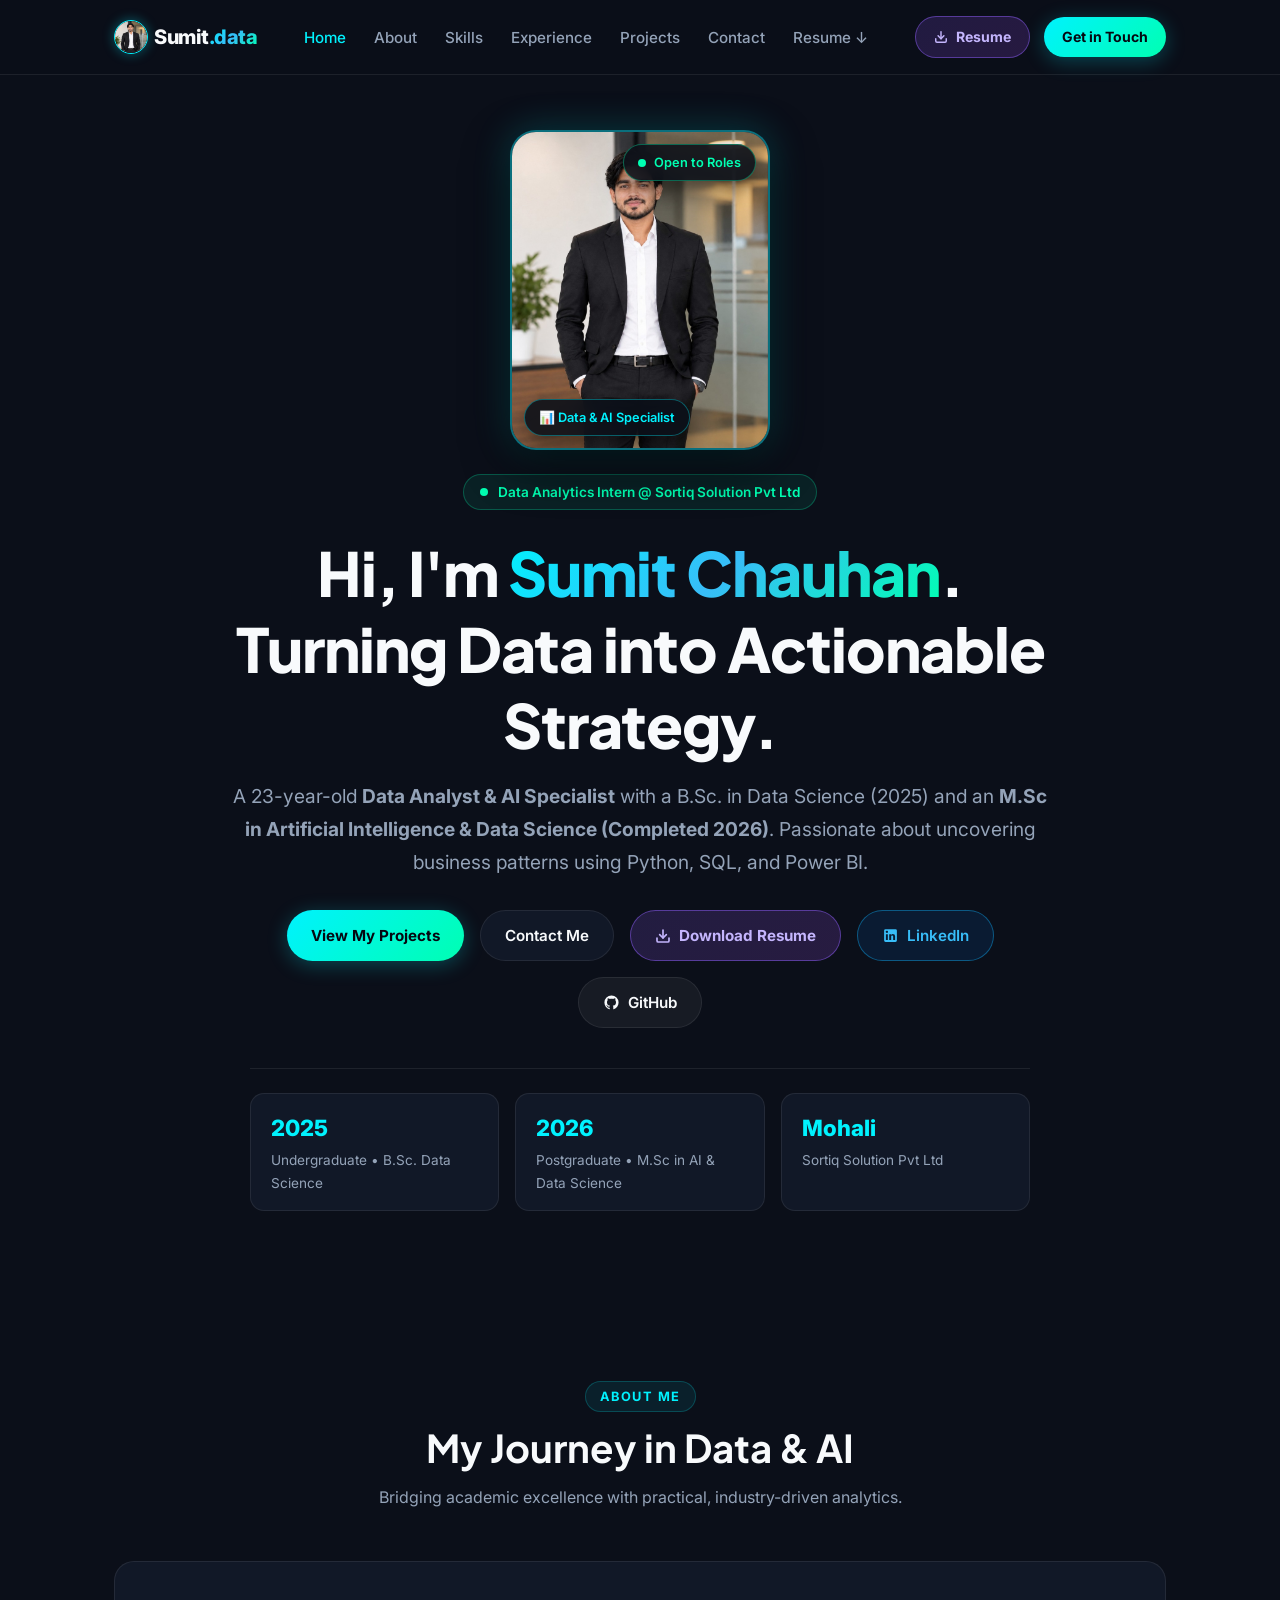
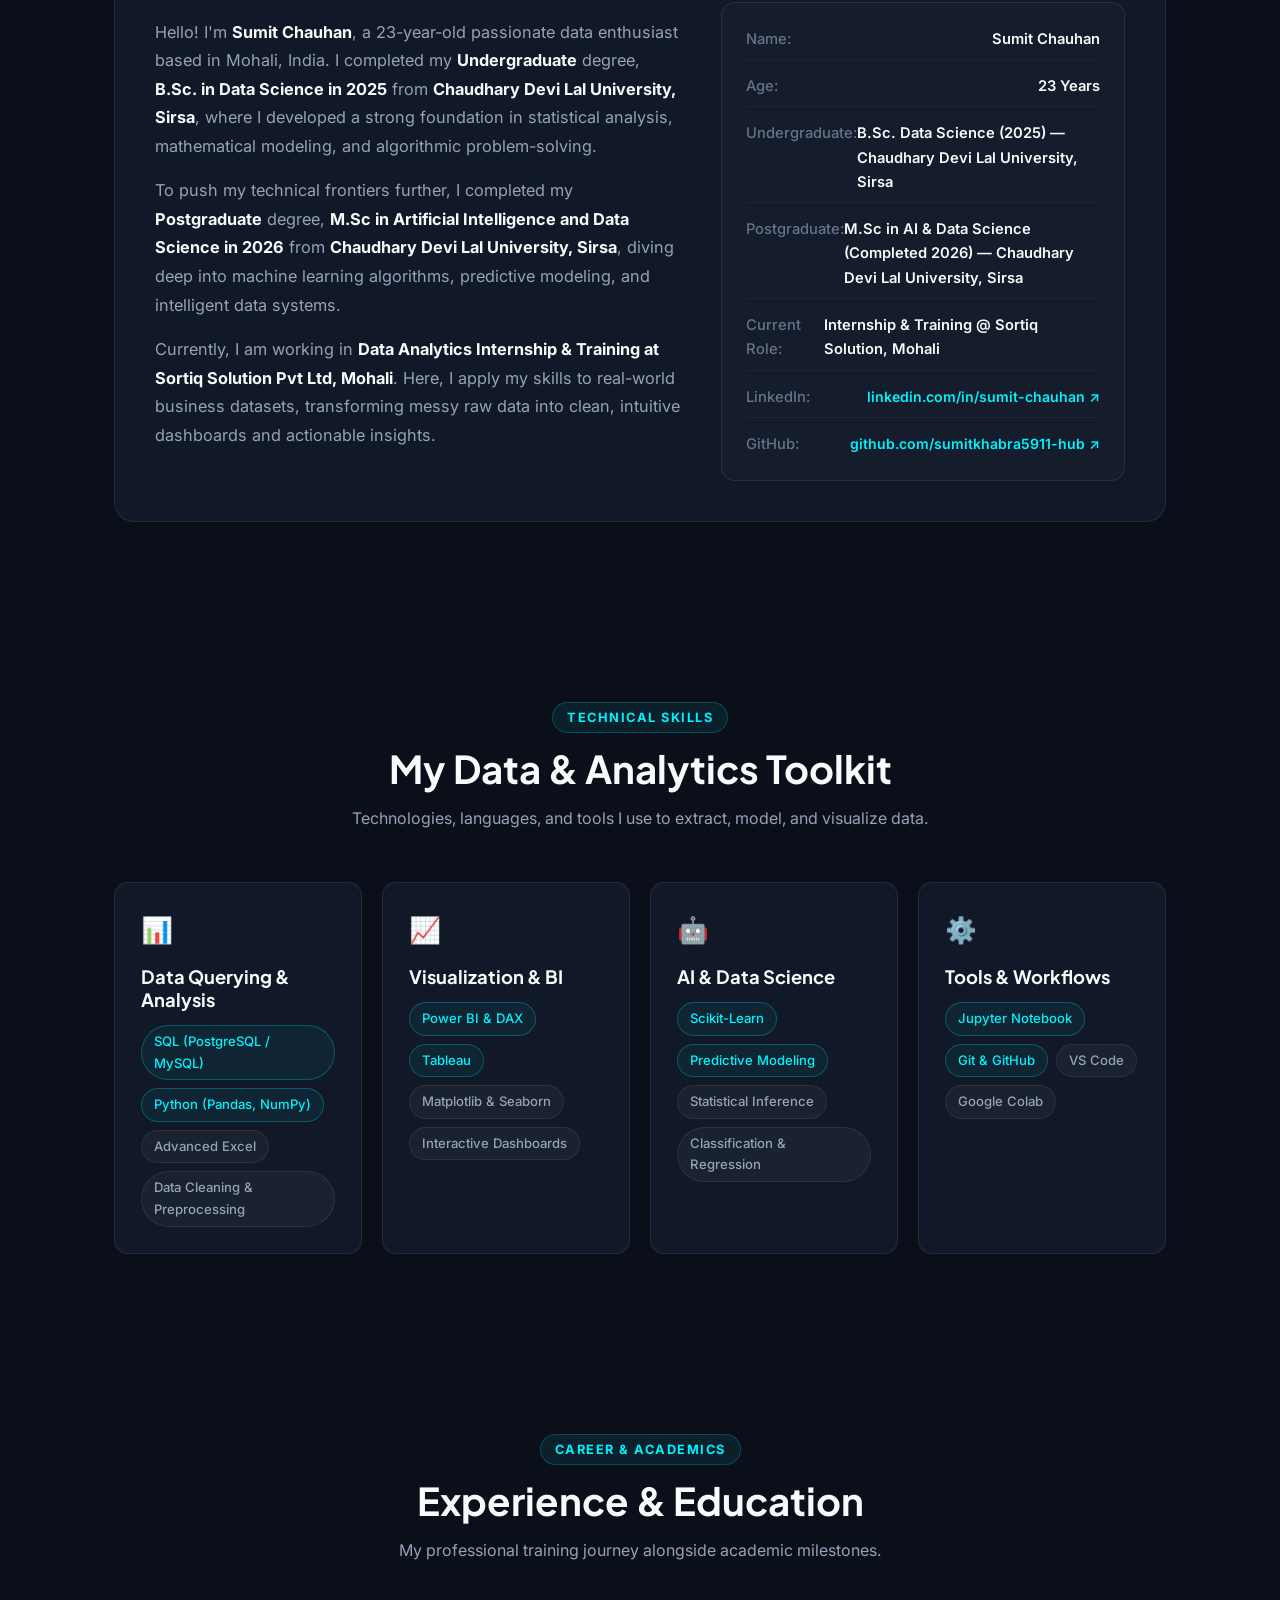
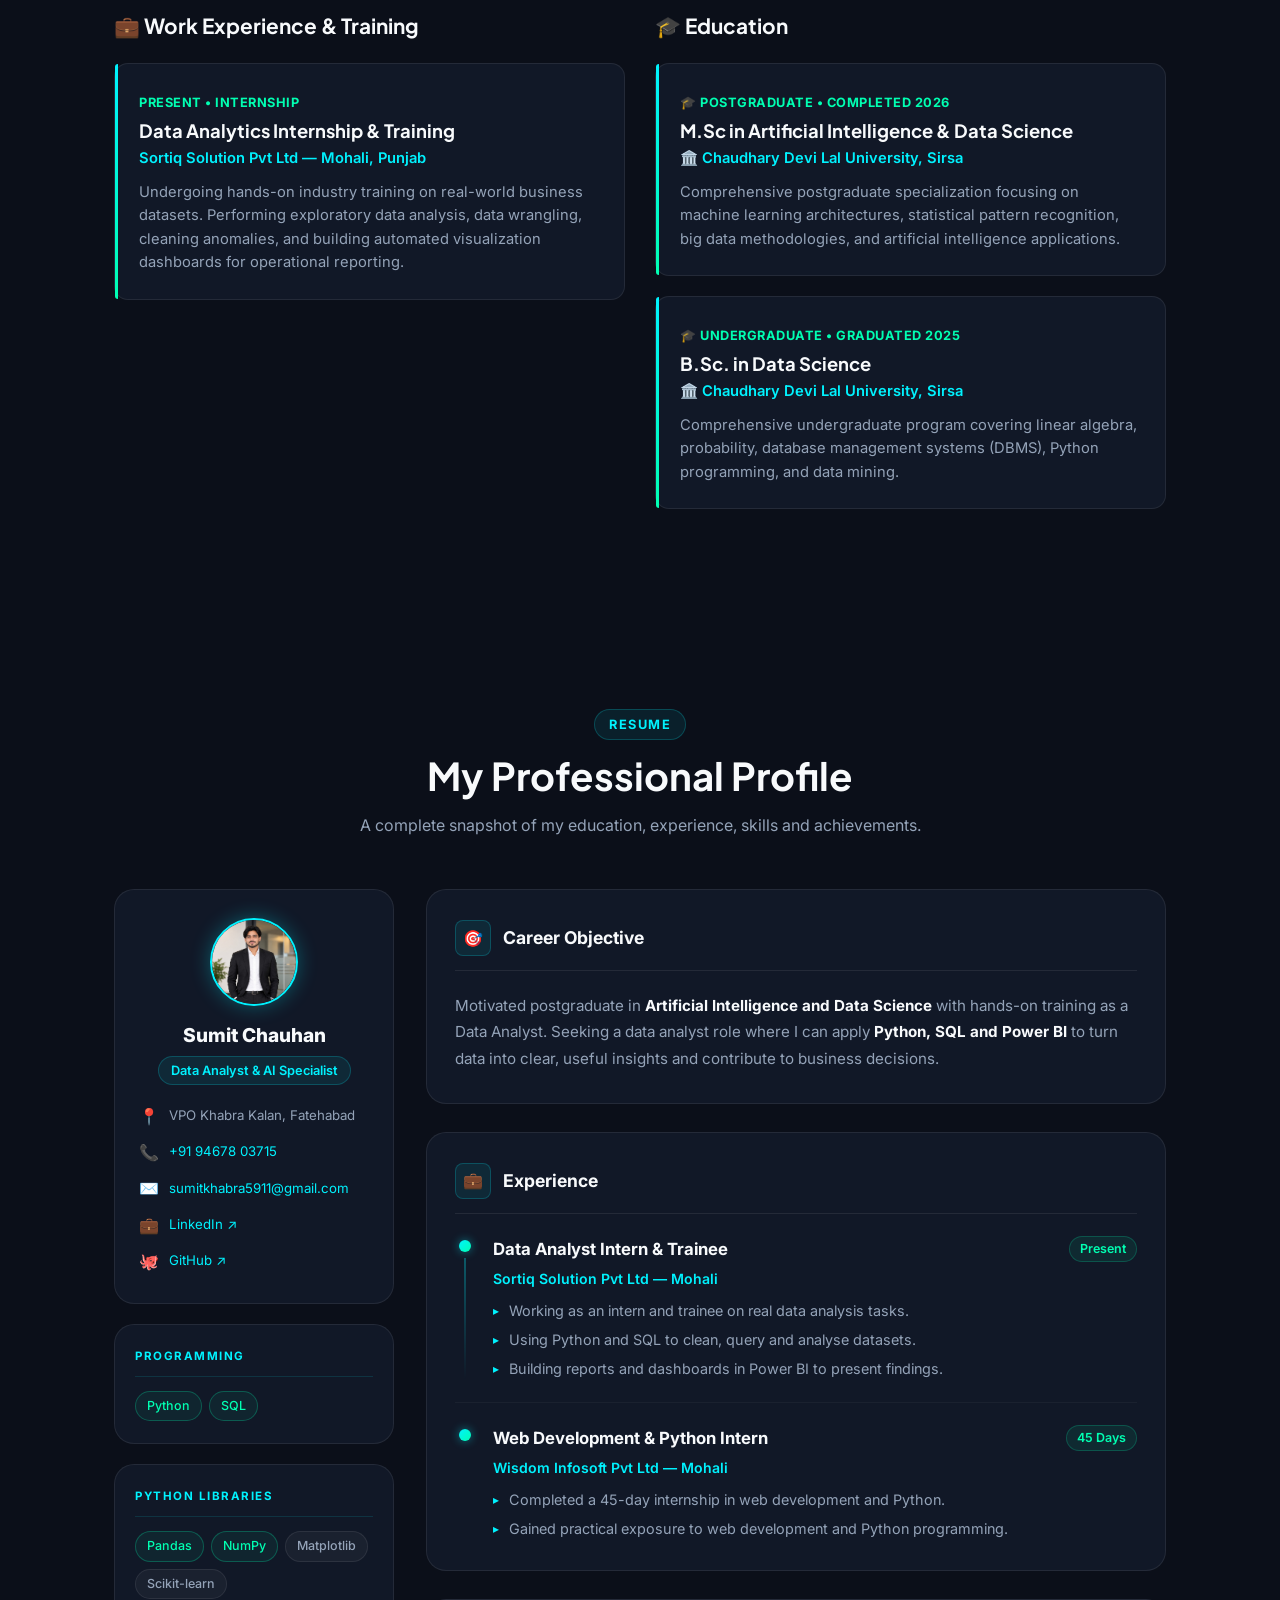
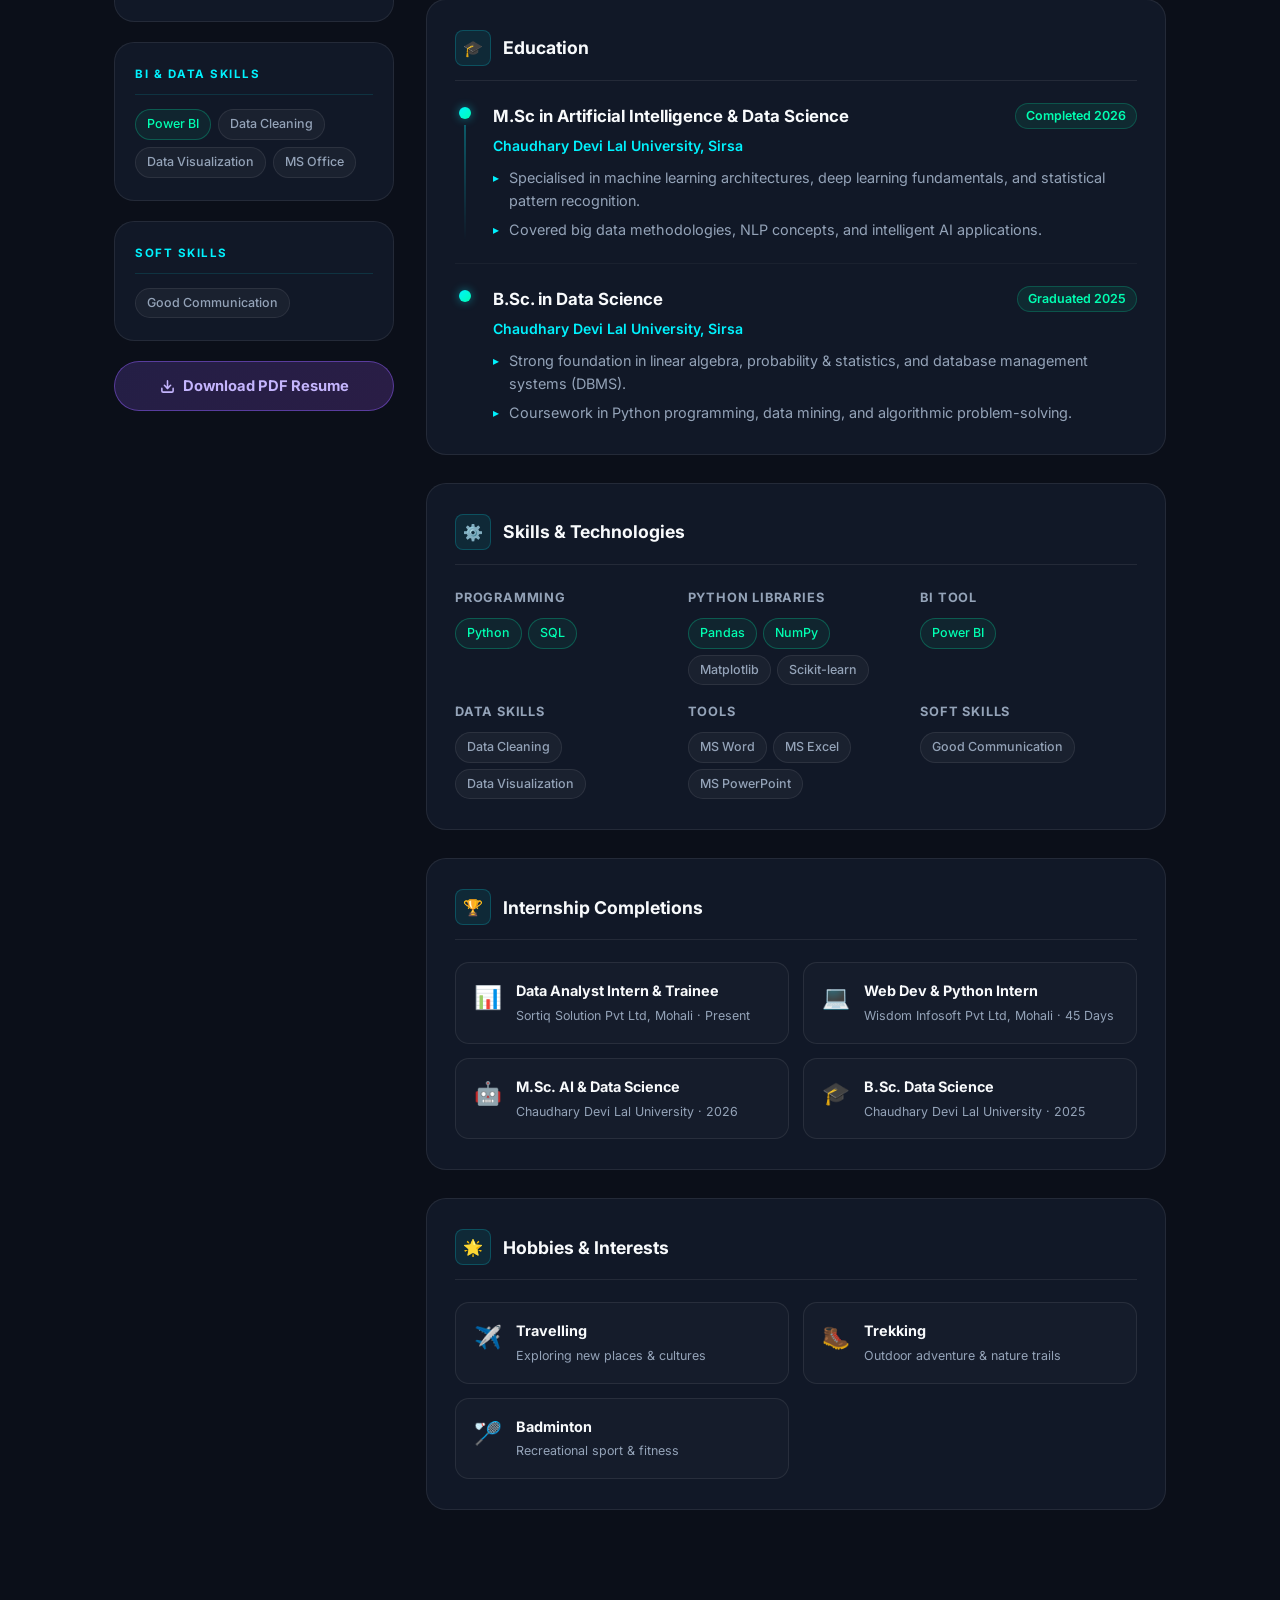
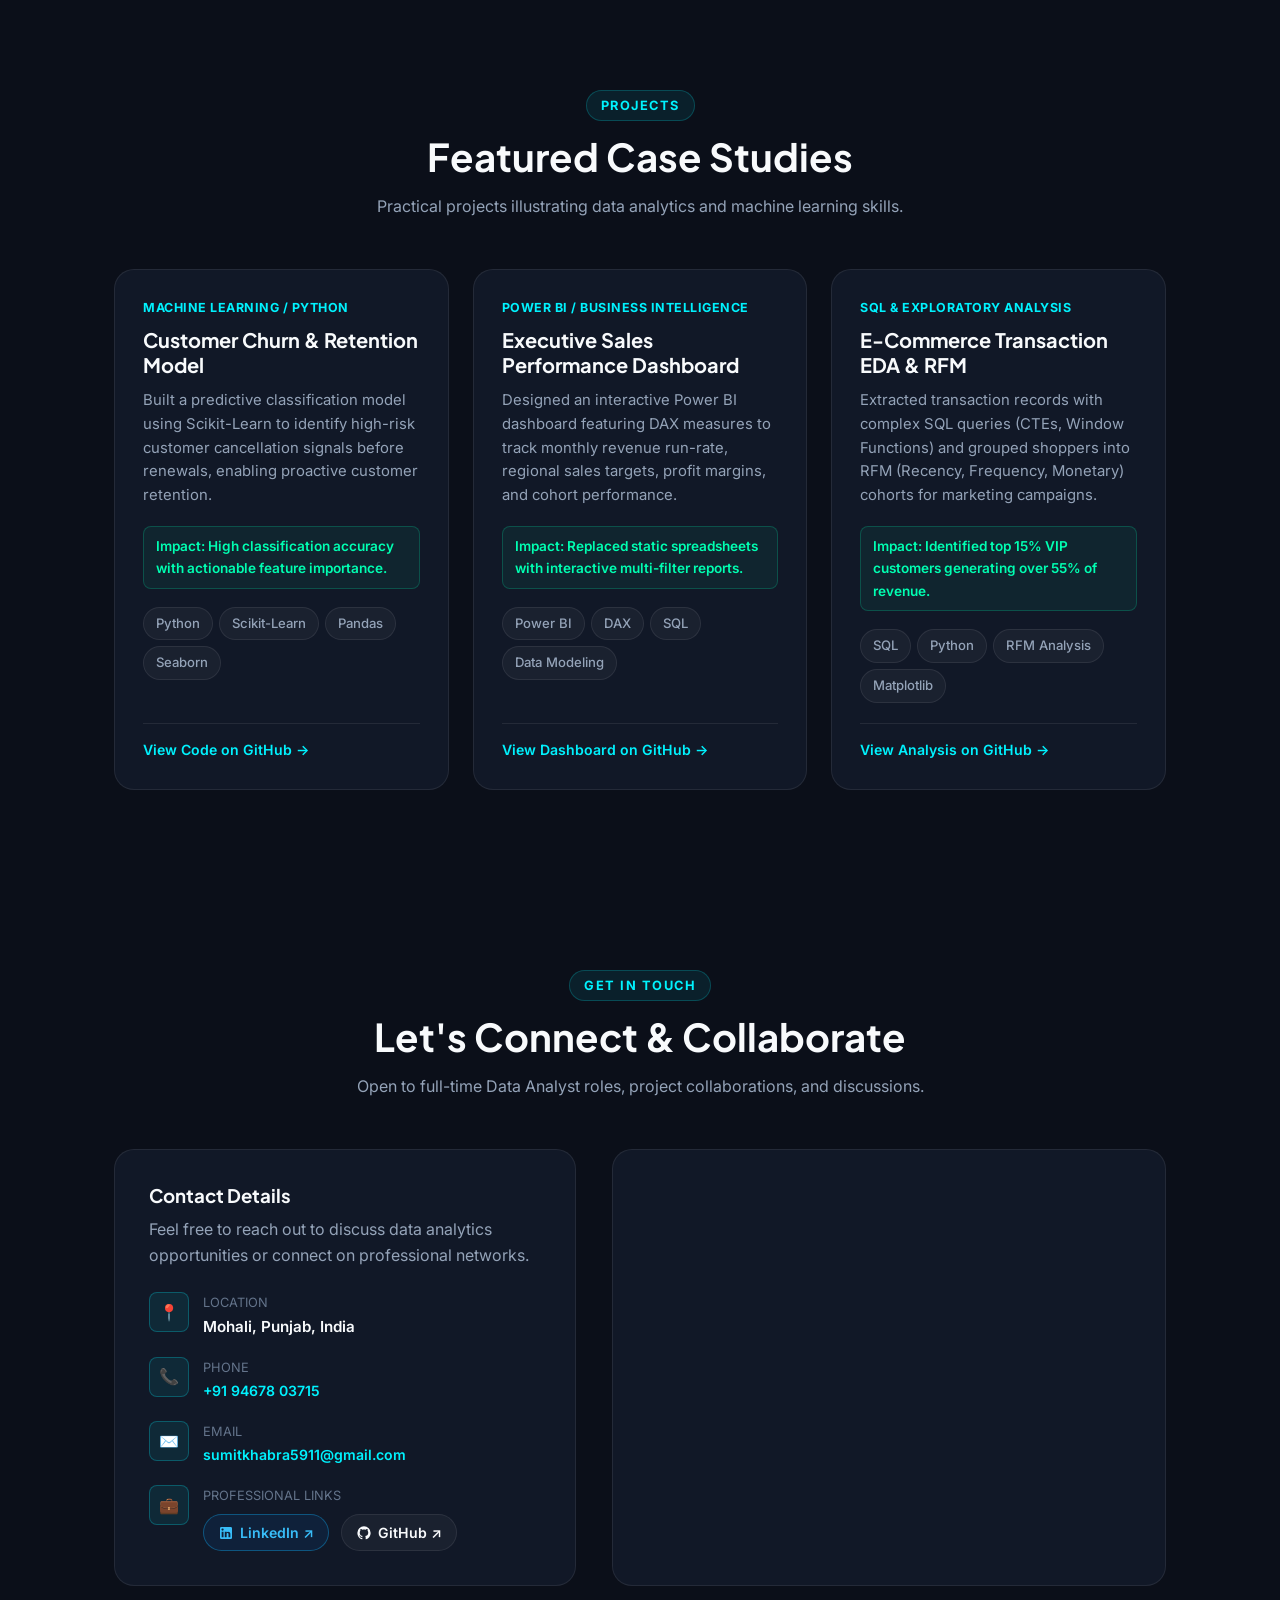
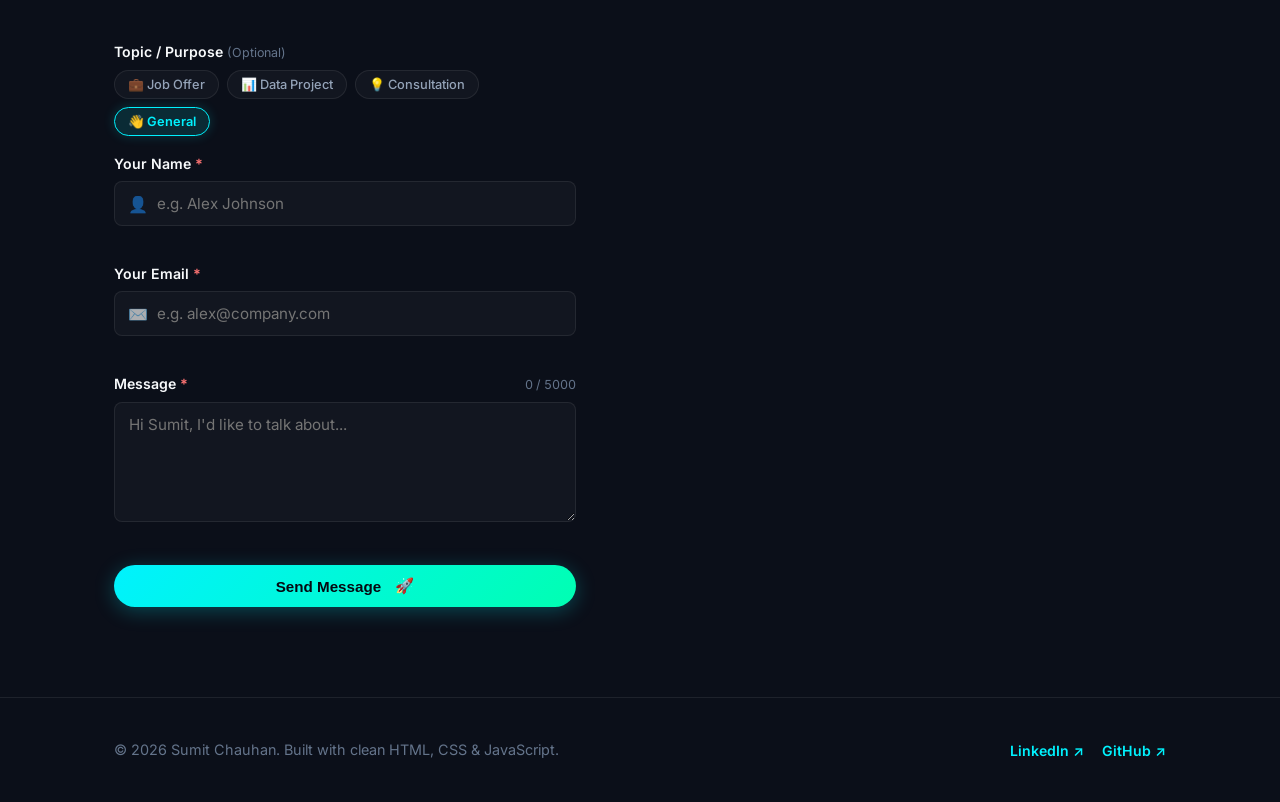
==== commit f5bd5321: "Remove 'Send a Message' text block from contact form" ====
--- a/index.html
+++ b/index.html
@@ -806,12 +806,7 @@
         <!-- Contact Message Form -->
         <div class="contact-card">
           <div class="contact-form-header">
-            <div>
-              <h3 style="margin-bottom: 4px;">Send a Message</h3>
-              <p class="contact-form-subtitle">
-                Directly sends notification to <a href="mailto:sumitkhabra5911@gmail.com" class="project-link">sumitkhabra5911@gmail.com</a>
-              </p>
-            </div>
+            
             <!-- removed badge -->
               
               
@@ -909,3 +904,4 @@
 </body>
 
 </html>
+
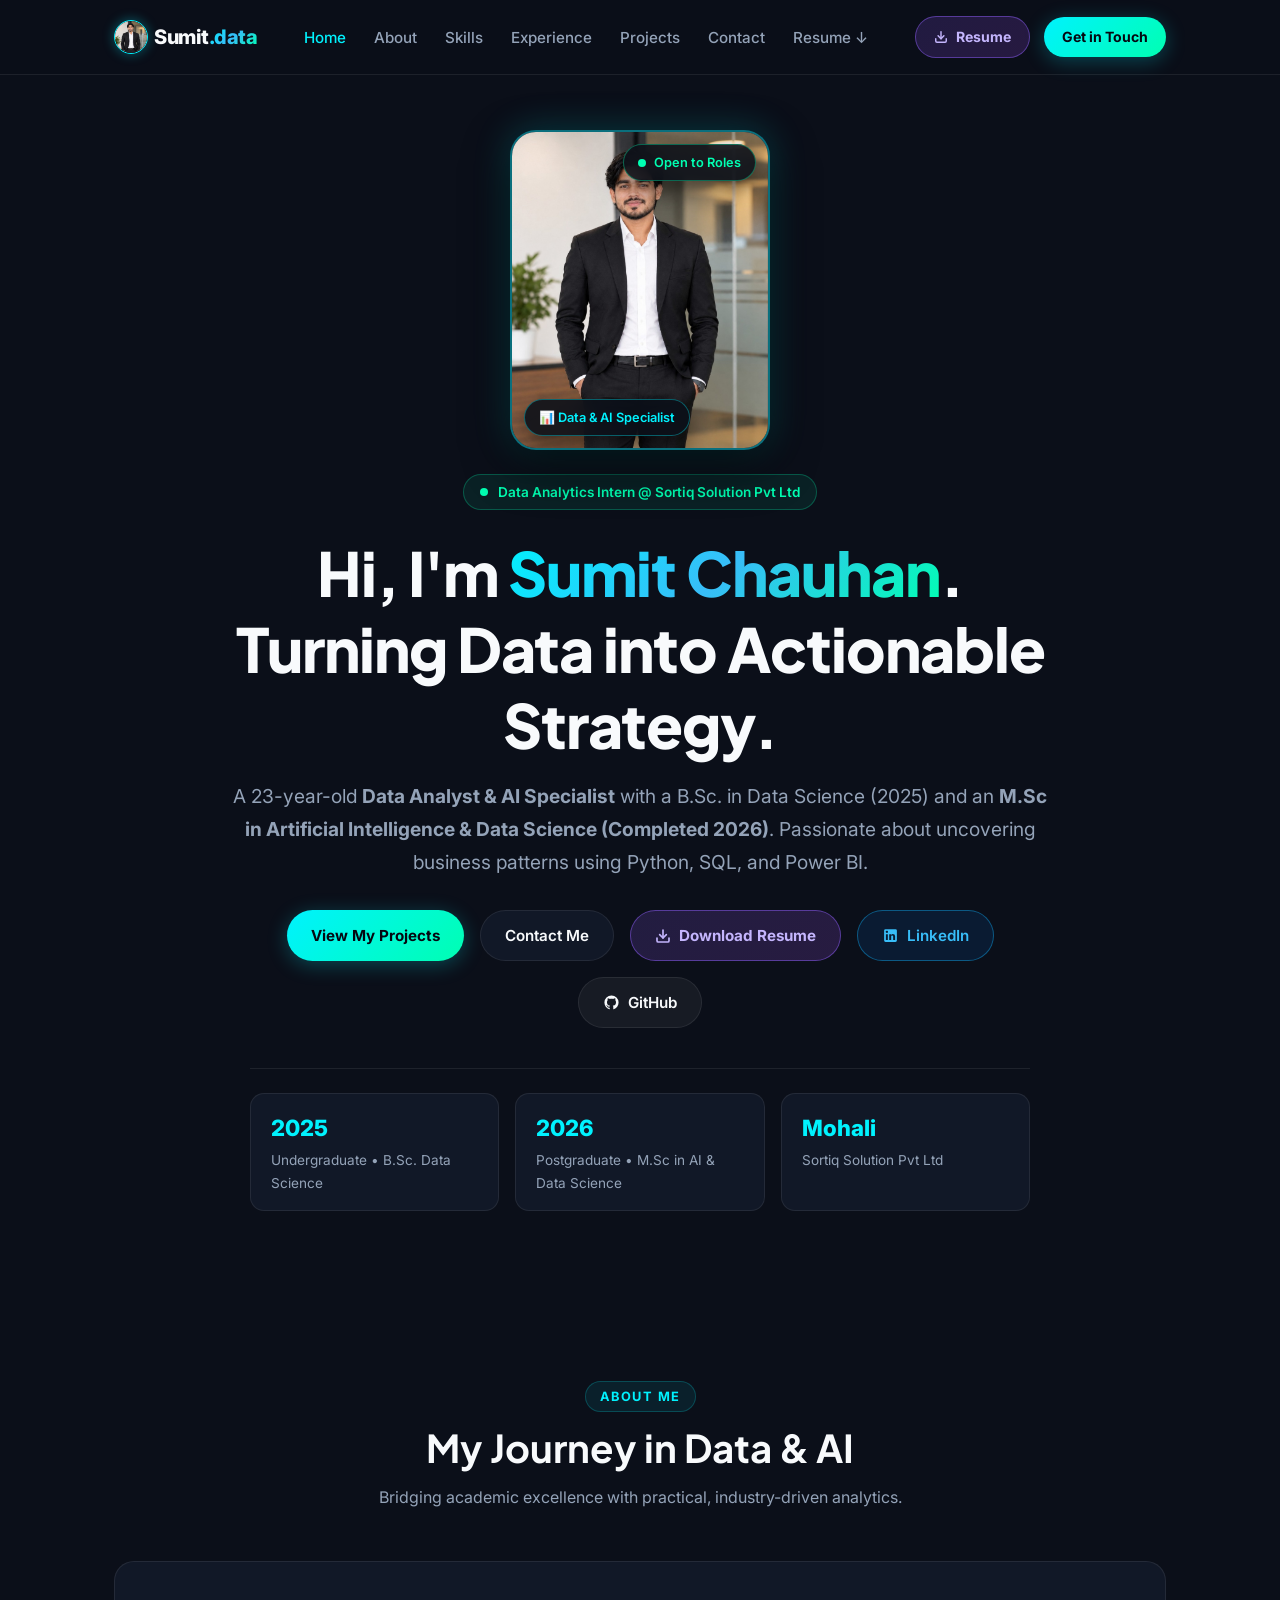
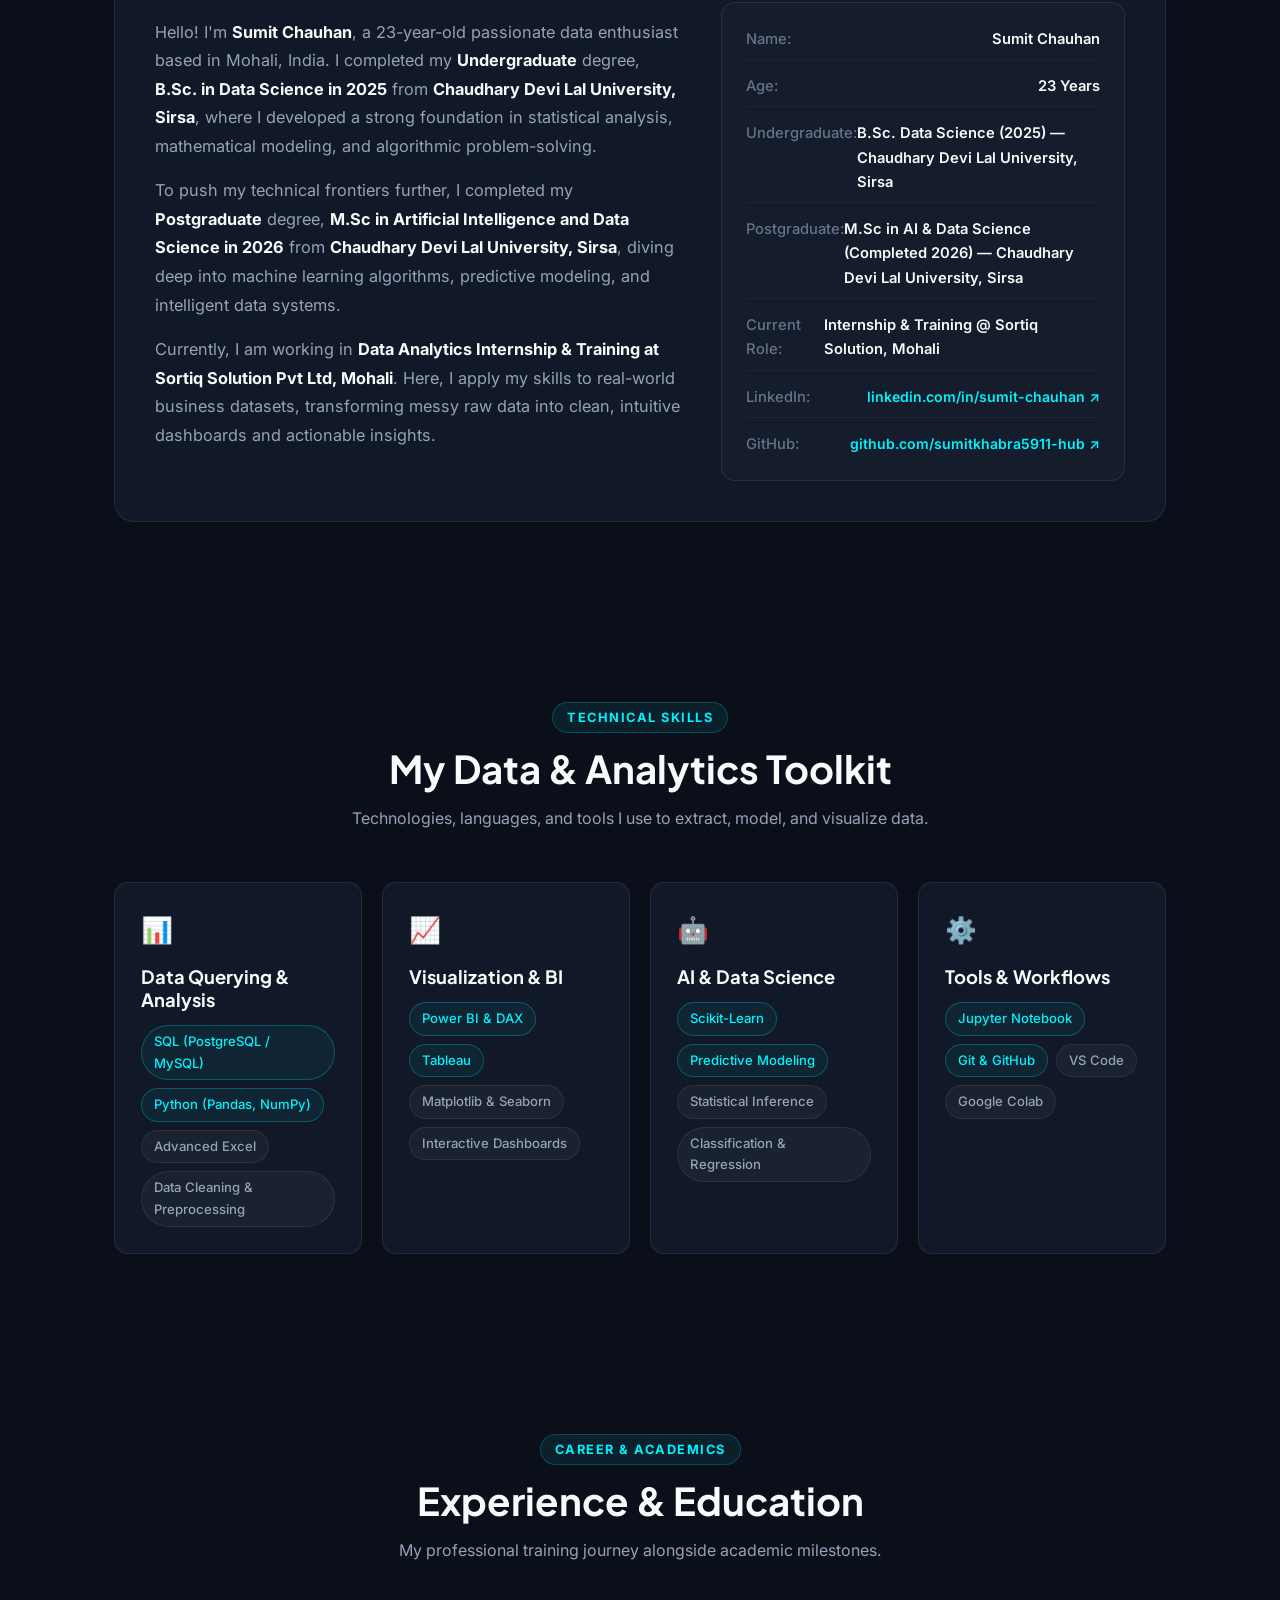
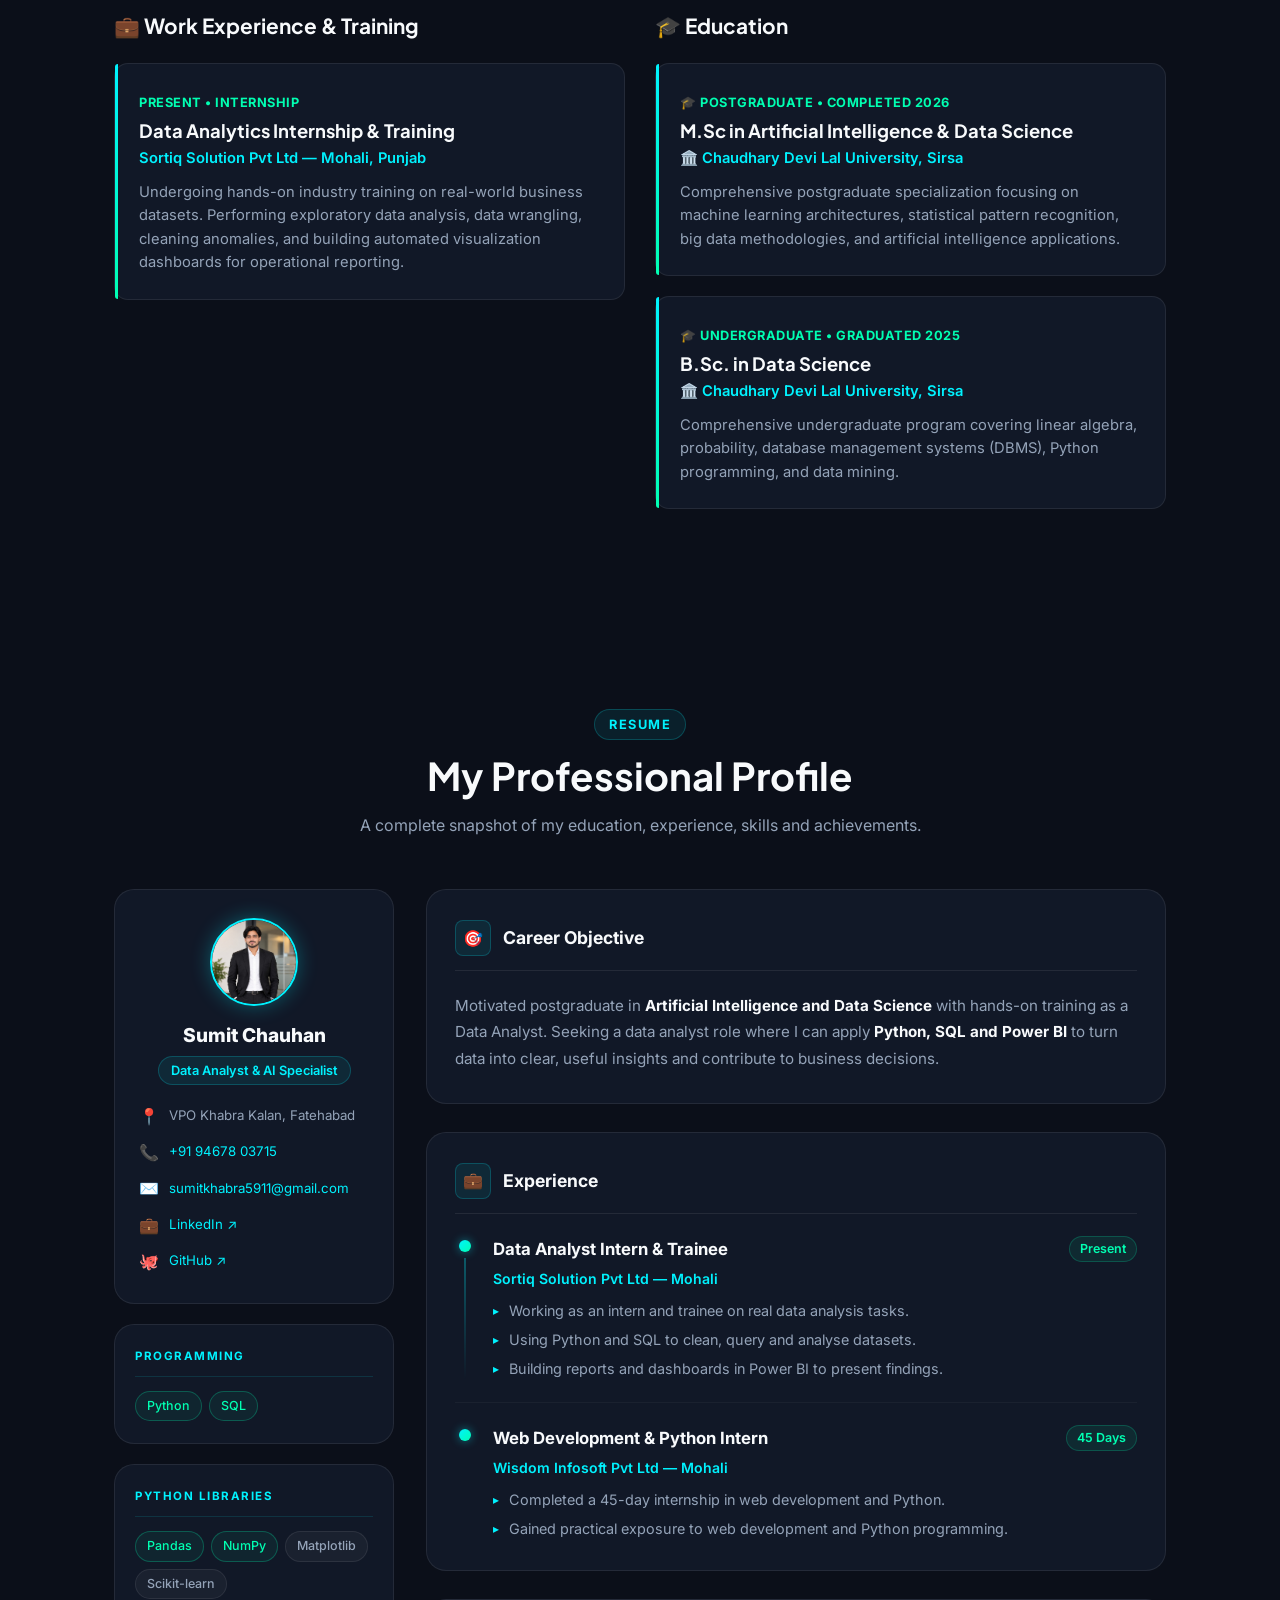
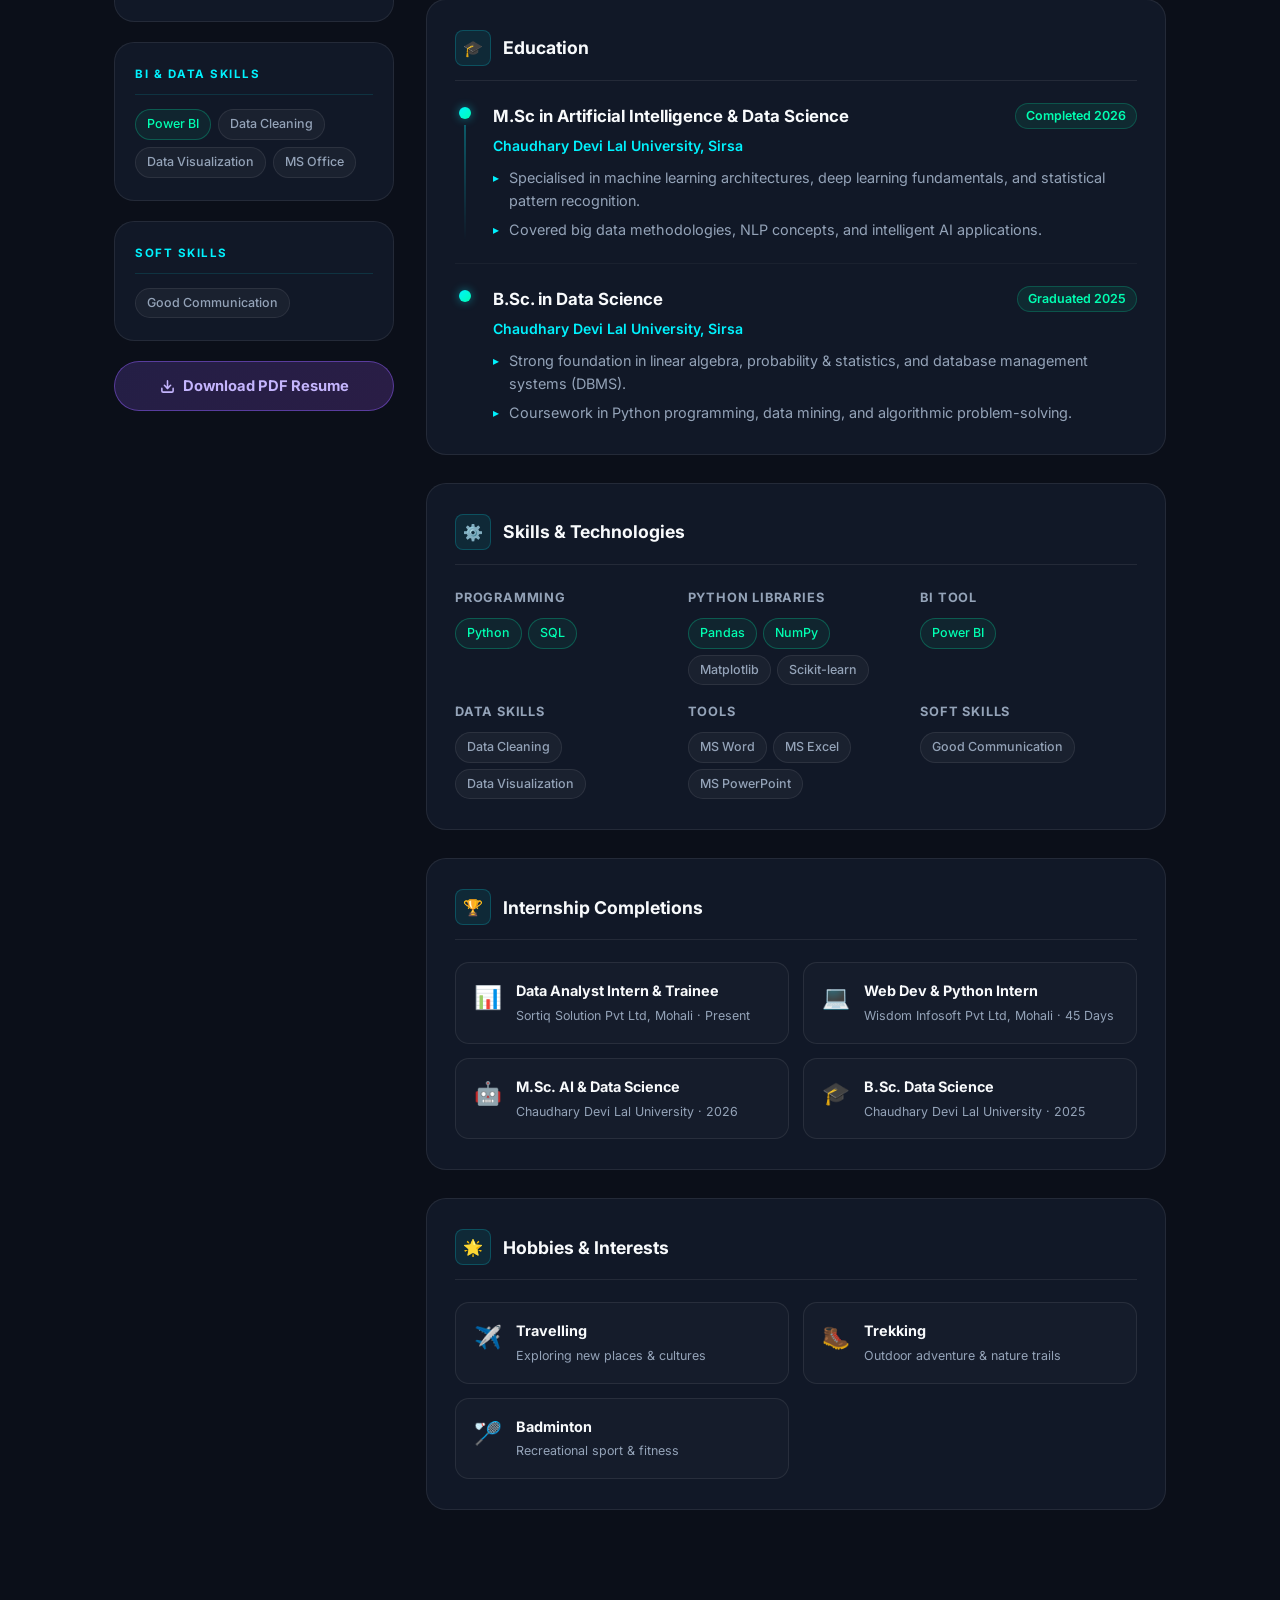
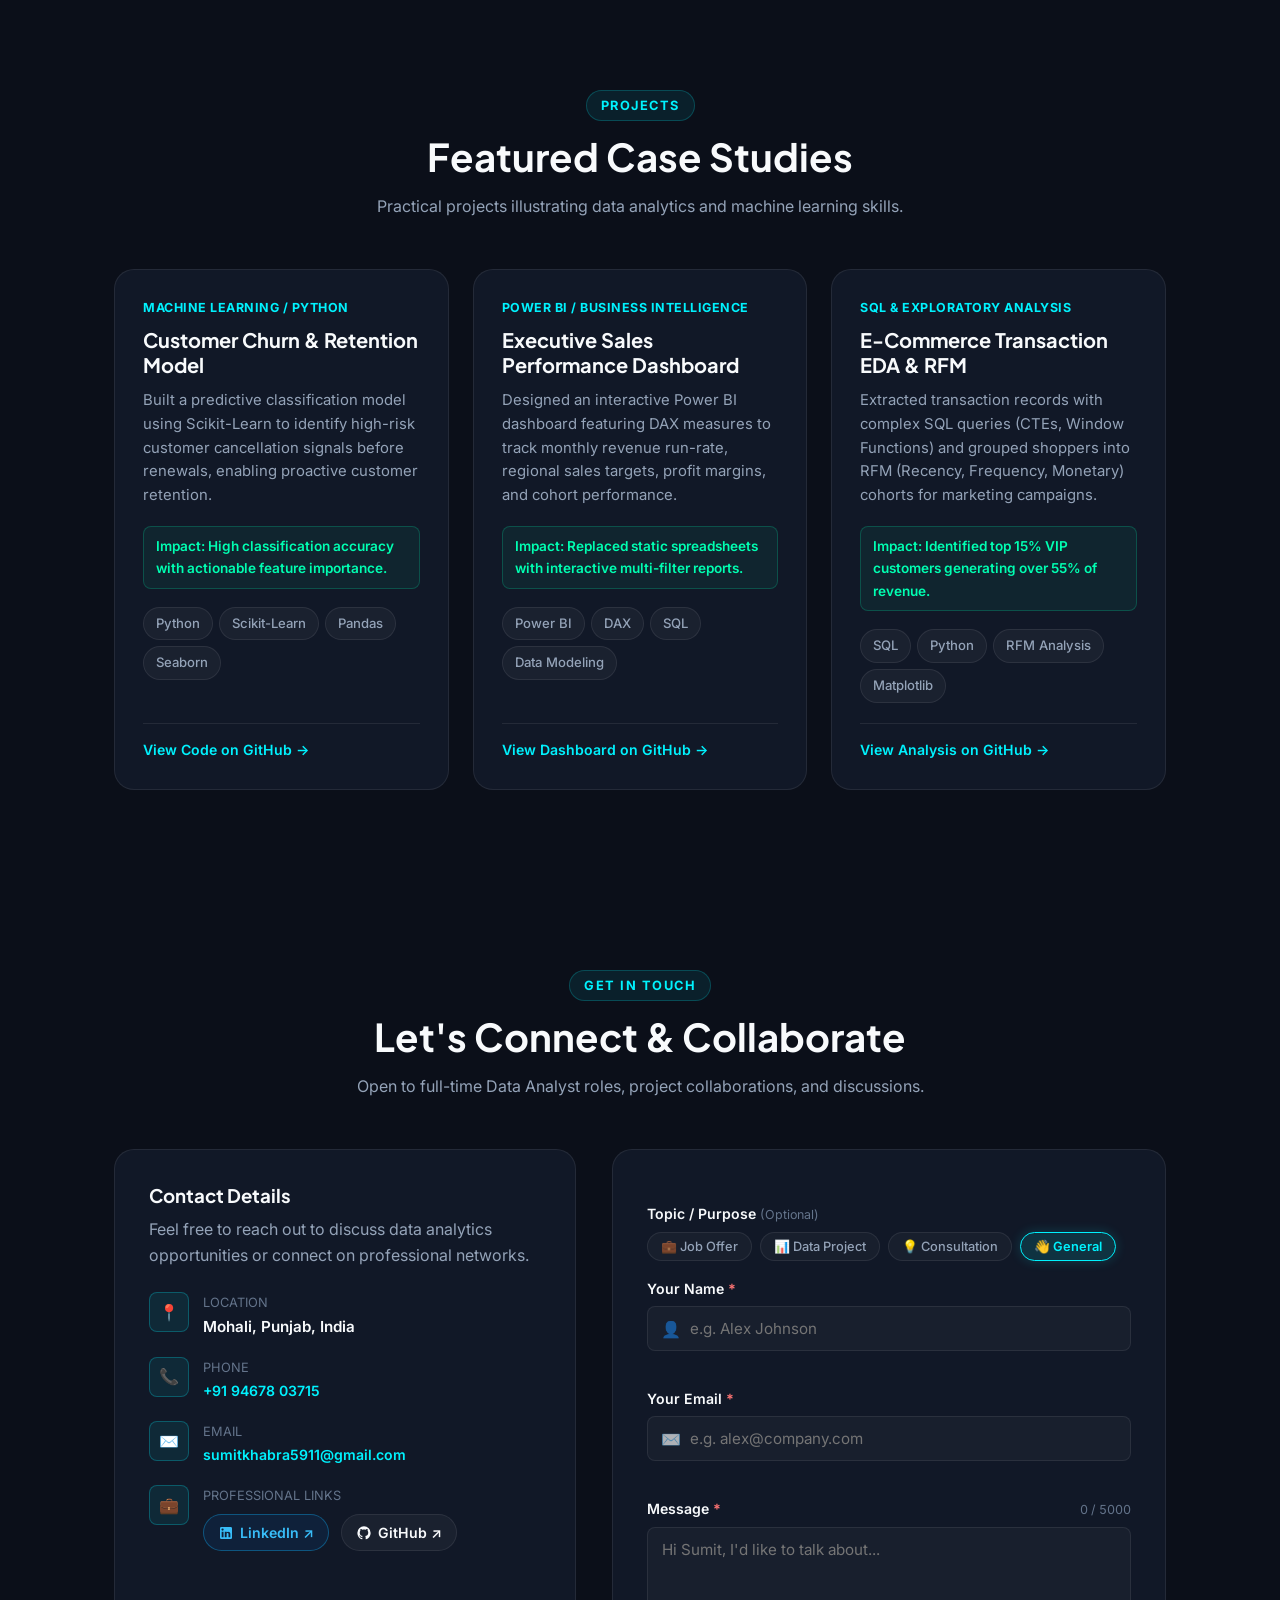
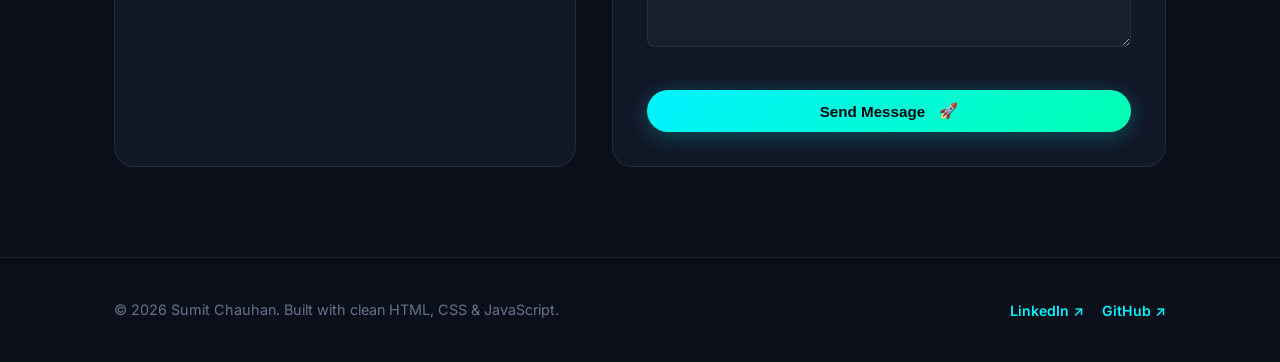
==== commit 227b9db1: "Remove empty contact form header block" ====
--- a/index.html
+++ b/index.html
@@ -805,13 +805,7 @@
 
         <!-- Contact Message Form -->
         <div class="contact-card">
-          <div class="contact-form-header">
-            
-            <!-- removed badge -->
-              
-              
-            </div>
-          </div>
+
 
           <form id="contact-form" novalidate style="margin-top: 18px;">
             <!-- Inquiry Topic Selector -->
